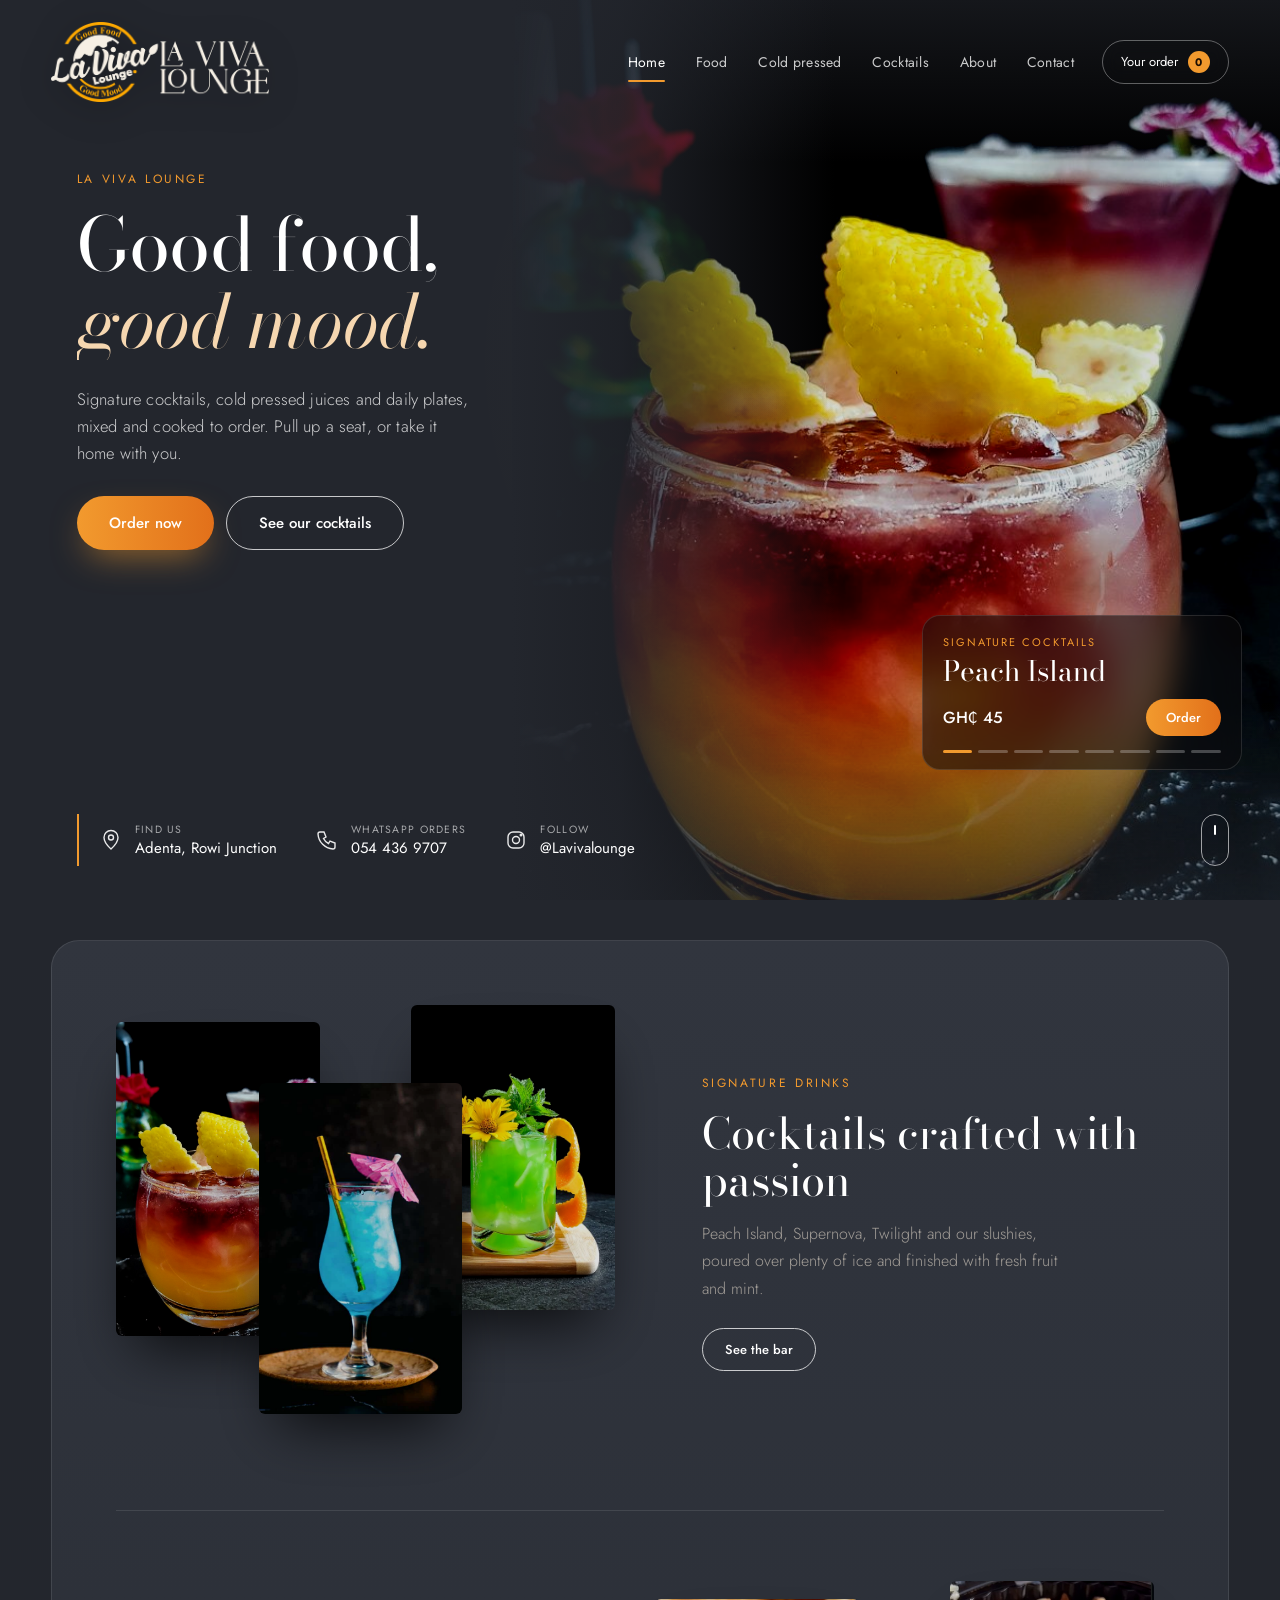
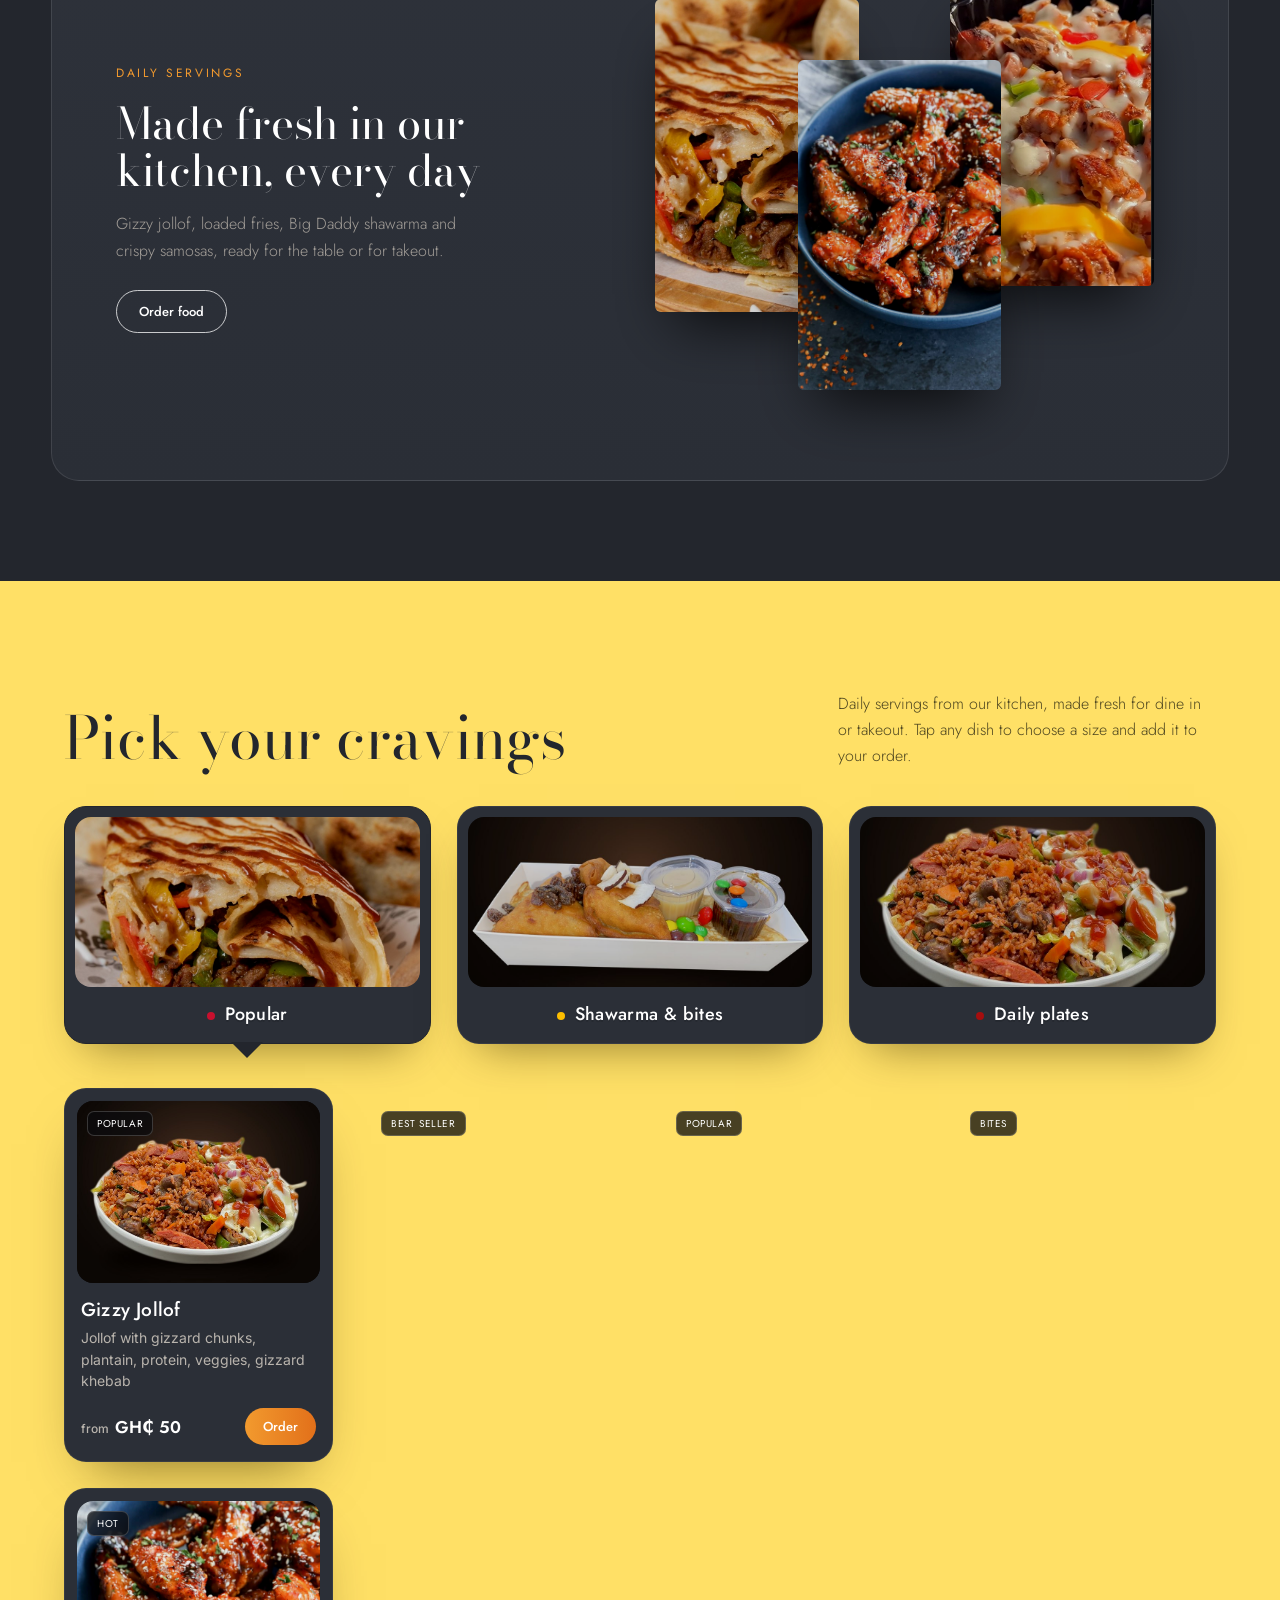
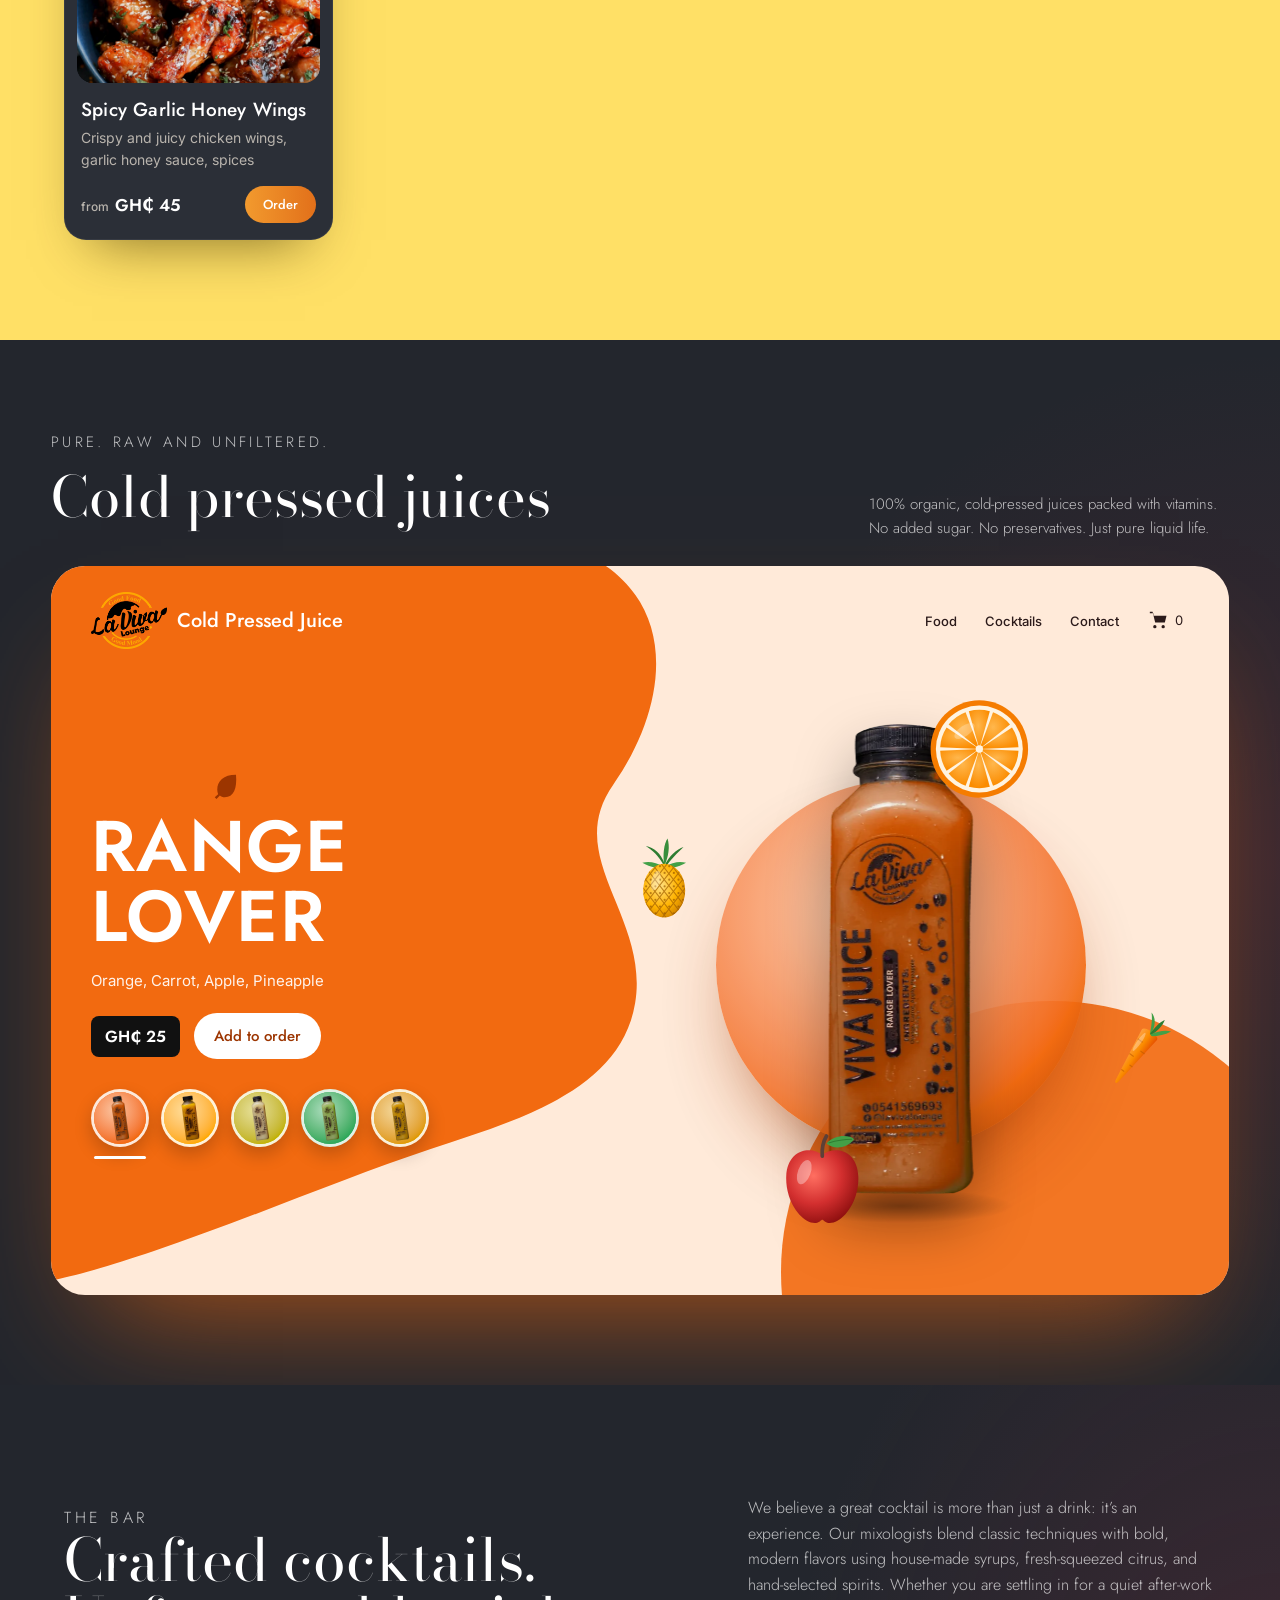
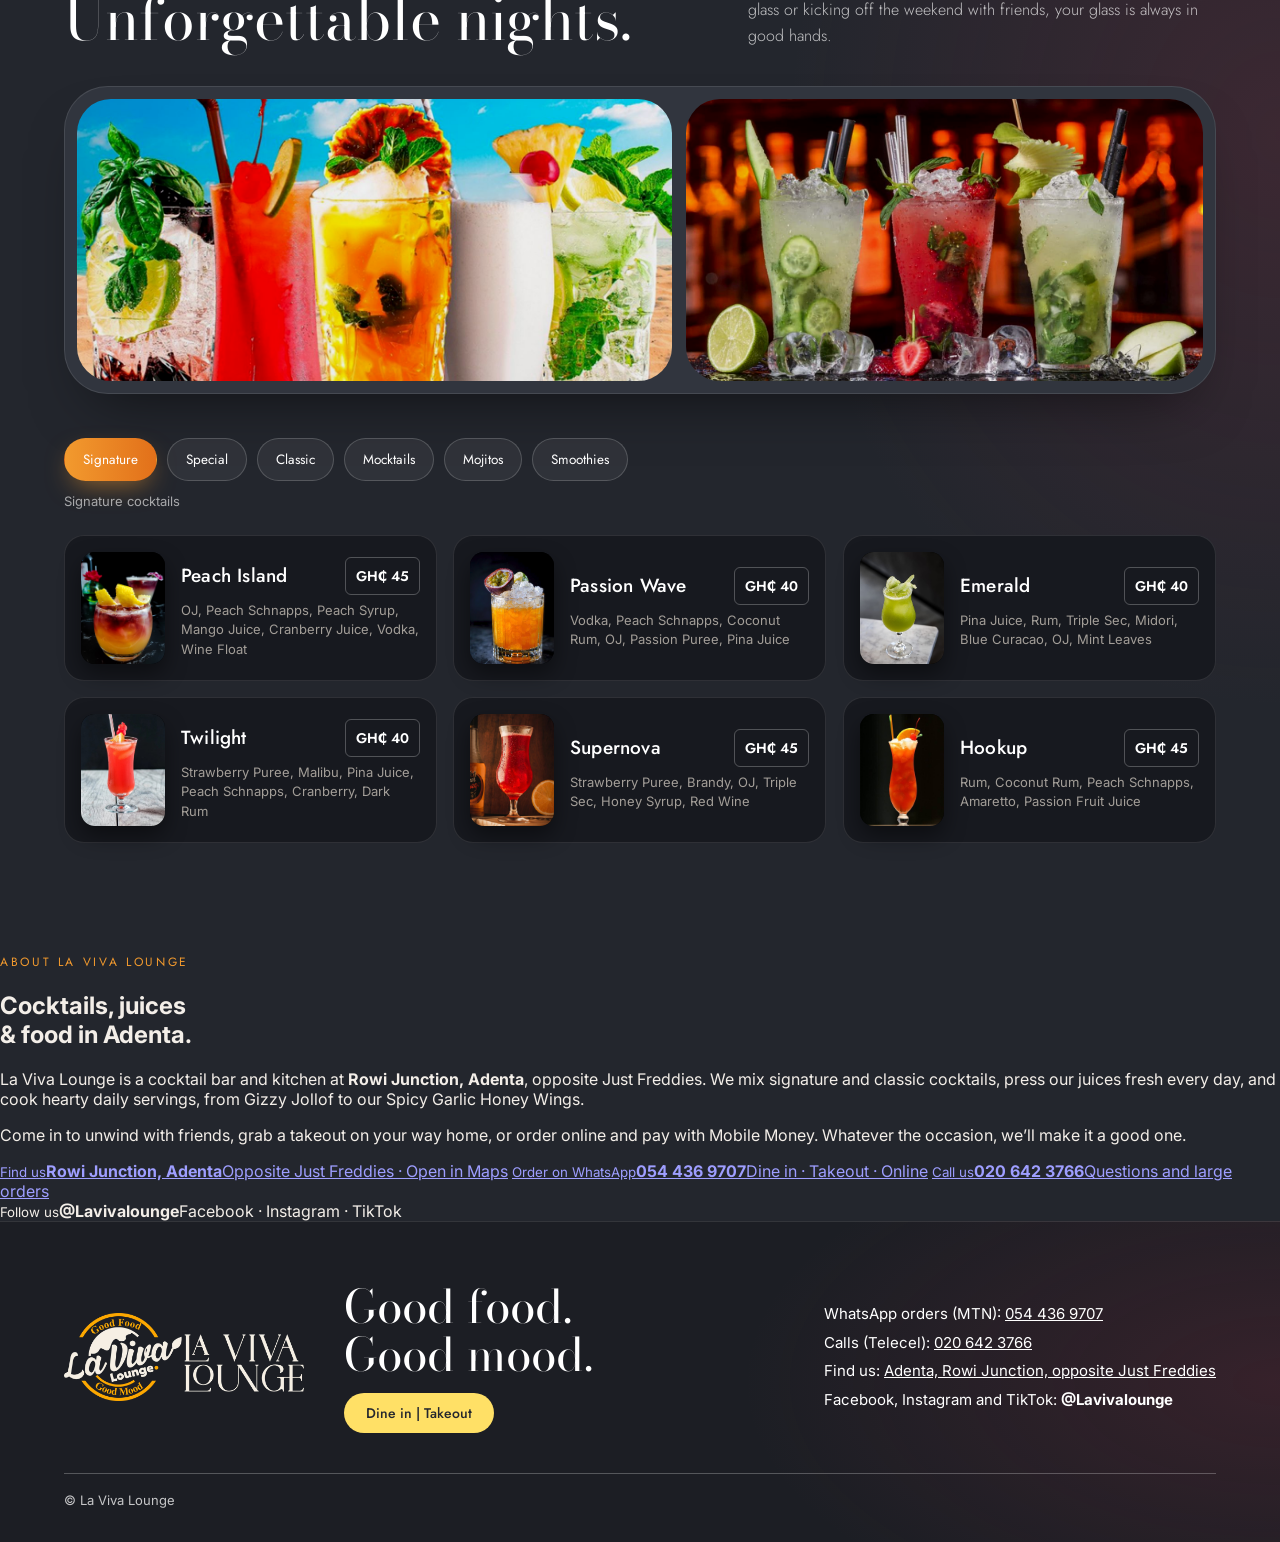
==== index.html @ da08b1c1 "Fix main.js error" ====
<!DOCTYPE html>
<html lang="en">
<head>
<meta charset="utf-8">
<meta name="viewport" content="width=device-width, initial-scale=1, viewport-fit=cover">
<meta name="description" content="Signature cocktails, cold pressed juices, smoothies and daily servings at Rowi Junction, Adenta (opposite Just Freddies). Dine in, takeout, or order online and pay with Mobile Money.">
<meta name="theme-color" content="#0b0b0e">
<meta property="og:type" content="website">
<meta property="og:url" content="https://lavivalounge.com/">
<meta property="og:title" content="La Viva Lounge · Cocktails, Juices &amp; Food in Adenta">
<meta property="og:description" content="Signature cocktails, cold pressed juices, smoothies and daily servings at Rowi Junction, Adenta (opposite Just Freddies). Dine in, takeout, or order online and pay with Mobile Money.">
<meta property="og:image" content="https://lavivalounge.com/assets/images/og-preview.jpg">
<meta property="og:image:width" content="1200">
<meta property="og:image:height" content="630">
<meta name="twitter:card" content="summary_large_image">
<title>La Viva Lounge · Cocktails, Juices &amp; Food in Adenta</title>
<script type="application/ld+json">{"@context": "https://schema.org", "@type": "Restaurant", "name": "La Viva Lounge", "url": "https://lavivalounge.com/", "image": "https://lavivalounge.com/assets/images/og-preview.jpg", "logo": "https://lavivalounge.com/assets/images/logo.webp", "description": "Signature cocktails, cold pressed juices, smoothies and daily servings at Rowi Junction, Adenta (opposite Just Freddies). Dine in, takeout, or order online and pay with Mobile Money.", "telephone": "+233206423766", "address": {"@type": "PostalAddress", "streetAddress": "Rowi Junction, opposite Just Freddies", "addressLocality": "Adenta", "addressRegion": "Greater Accra", "addressCountry": "GH"}, "servesCuisine": ["Ghanaian", "Cocktails", "Fresh juices"], "priceRange": "GH₵20 – GH₵105", "menu": "https://lavivalounge.com/#cravings", "slogan": "Good food. Good mood.", "paymentAccepted": "Cash, Mobile Money"}</script>
<link rel="preconnect" href="https://fonts.googleapis.com">
<link rel="preconnect" href="https://fonts.gstatic.com" crossorigin>
<link href="https://fonts.googleapis.com/css2?family=Bodoni+Moda:ital,opsz,wght@0,6..96,400;0,6..96,500;1,6..96,400&family=Jost:wght@300;400;500;600&family=Inter:wght@400;500;600&display=swap" rel="stylesheet">
<link rel="stylesheet" href="assets/css/styles.css?v=6">
</head>
<body>

<!-- ============ HERO ============ -->
<header class="hero" id="home">
  <nav class="nav" aria-label="Main">
    <a class="brand" href="#home" aria-label="La Viva Lounge home"><img id="logoTop" alt="La Viva"></a>
    <button class="menu-toggle" aria-label="Open menu" aria-expanded="false" id="menuToggle">
      <svg width="28" height="28" viewBox="0 0 24 24" fill="none" stroke="currentColor" stroke-width="2" stroke-linecap="round"><path d="M4 7h16M4 12h16M4 17h10"/></svg>
    </button>
    <ul id="navList">
      <li><a class="lk on" href="#home">Home</a></li>
      <li><a class="lk" href="#cravings">Food</a></li>
      <li><a class="lk" href="#pressed">Cold pressed</a></li>
      <li><a class="lk" href="#bar">Cocktails</a></li>
      <li><a class="lk" href="#about">About</a></li><li><a class="lk" href="#contact">Contact</a></li>
    </ul>
    <button class="order-btn" data-open-cart>Your order <b class="cart-count">0</b></button>
  </nav>
  <div class="stage" id="stage" aria-roledescription="carousel" aria-label="Featured from our menu">
    <div class="slides" id="slides"></div>
    <canvas class="vapor" id="vapor"></canvas>
    <div class="fade" aria-hidden="true"></div>
    <div class="hero-cap" id="heroCap" aria-live="polite">
      <small id="capField"></small>
      <strong id="capName"></strong>
      <div class="cap-row"><span id="capPrice"></span><button class="cap-btn" id="capOrder">Order</button></div>
      <div class="cap-dots" id="capDots"></div>
    </div>
  </div>
  <div class="hero-copy">
    <p class="eyebrow">La Viva Lounge</p>
    <h1><span><em>Good food,</em></span><span><em>good mood.</em></span></h1>
    <p class="lead">Signature cocktails, cold pressed juices and daily plates, mixed and cooked to order. Pull up a seat, or take it home with you.</p>
    <div class="cta-row">
      <a class="btn btn-gold" href="#cravings">Order now</a>
      <a class="btn btn-ghost" href="#bar">See our cocktails</a>
    </div>
  </div>
  <div class="hero-strip">
    <div class="info"><svg viewBox="0 0 24 24" fill="none" stroke="currentColor" stroke-width="1.4"><path d="M12 21s-7-6.2-7-11.5a7 7 0 0 1 14 0C19 14.8 12 21 12 21z"/><circle cx="12" cy="9.5" r="2.5"/></svg><div><small>Find us</small><b><a href="https://www.google.com/maps/search/?api=1&amp;query=Rowi+Junction+Adenta+Accra+Ghana" target="_blank" rel="noopener">Adenta, Rowi Junction</a></b></div></div>
    <div class="info"><svg viewBox="0 0 24 24" fill="none" stroke="currentColor" stroke-width="1.4"><path d="M5 4h4l2 5-2.5 1.5a11 11 0 0 0 5 5L15 13l5 2v4a2 2 0 0 1-2 2A16 16 0 0 1 3 6a2 2 0 0 1 2-2z"/></svg><div><small>WhatsApp orders</small><b><a href="https://wa.me/233544369707" target="_blank" rel="noopener">054 436 9707</a></b></div></div>
    <div class="info"><svg viewBox="0 0 24 24" fill="none" stroke="currentColor" stroke-width="1.4"><rect x="4" y="4" width="16" height="16" rx="5"/><circle cx="12" cy="12" r="3.5"/><circle cx="17" cy="7" r=".8" fill="currentColor"/></svg><div><small>Follow</small><b>@Lavivalounge</b></div></div>
    <a class="scroll" href="#story" aria-label="Scroll down"><span></span></a>
  </div>
</header>

<!-- ============ STORY (editorial) ============ -->
<section class="story" id="story">
  <div class="story-panel">
    <div class="srow">
      <div class="stack" aria-hidden="true"><img data-src="d_peach_island" alt=""><img data-src="d_blue_lagoon" alt=""><img data-src="d_emerald_m" alt=""></div>
      <div class="stext">
        <p class="eyebrow">Signature drinks</p>
        <h2>Cocktails crafted with passion</h2>
        <p>Peach Island, Supernova, Twilight and our slushies, poured over plenty of ice and finished with fresh fruit and mint.</p>
        <a class="btn btn-line" href="#bar">See the bar</a>
      </div>
    </div>
    <div class="srow rev">
      <div class="stext">
        <p class="eyebrow">Daily servings</p>
        <h2>Made fresh in our kitchen, every day</h2>
        <p>Gizzy jollof, loaded fries, Big Daddy shawarma and crispy samosas, ready for the table or for takeout.</p>
        <a class="btn btn-line" href="#cravings">Order food</a>
      </div>
      <div class="stack" aria-hidden="true"><img data-src="f_wrap_tall" alt=""><img data-src="s_wings" alt=""><img data-src="f_fries" alt=""></div>
    </div>
  </div>
</section>

<!-- ============ CRAVINGS ============ -->
<section class="cravings" id="cravings">
  <div class="sec-head">
    <h2>Pick your cravings</h2>
    <p>Daily servings from our kitchen, made fresh for dine in or takeout. Tap any dish to choose a size and add it to your order.</p>
  </div>
  <div class="cats" id="cats" role="tablist" aria-label="Food categories"></div>
  <div class="grid" id="foodGrid"></div>
</section>

<!-- ============ COLD PRESSED ============ -->
<section class="pressed" id="pressed">
  <div class="intro">
    <div><p class="eyebrow">Pure. Raw and unfiltered.</p><h2 id="pressedHead">Cold pressed juices</h2></div>
    <p>100% organic, cold-pressed juices packed with vitamins. No added sugar. No preservatives. Just pure liquid life.</p>
  </div>
  <div class="pcard" id="pcard">
    <svg class="blob" id="blob" viewBox="0 0 1000 1000" preserveAspectRatio="none" aria-hidden="true">
      <path d="M0 0H760C860 70 840 200 770 300C700 400 820 480 800 600C780 720 640 760 520 800C400 840 260 900 140 940C80 960 30 975 0 980Z"/>
    </svg>
    <div class="corner" aria-hidden="true"></div>
    <div class="pnav">
      <div class="pb"><img id="logoPress" alt="La Viva Lounge">Cold Pressed Juice</div>
      <ul><li><a href="#cravings">Food</a></li><li><a href="#bar">Cocktails</a></li><li><a href="#contact">Contact</a></li></ul>
      <button class="bag" data-open-cart aria-label="Open your order"><svg width="20" height="20" viewBox="0 0 24 24" fill="currentColor"><path d="M7 18a2 2 0 1 0 0 4 2 2 0 0 0 0-4zm10 0a2 2 0 1 0 0 4 2 2 0 0 0 0-4zM5.2 4l.6 3H21l-2 8H7.4L4.3 2H1v2h3.2z"/></svg><span class="cart-count">0</span></button>
    </div>
    <div class="pbody">
      <div class="ptext">
        <svg class="leaf" viewBox="0 0 24 24" fill="currentColor" aria-hidden="true"><path d="M20 3C10 3 5 8 5 15c0 1.3.3 2.5.7 3.5L3 21l1.4 1.4 2.7-2.8C8 20.5 9.4 21 11 21c7 0 10-7 9-18z"/></svg>
        <h3 class="ptitle" id="ptitle"><span><em>Range</em></span><span><em>Lover</em></span></h3>
        <p class="pdesc" id="pdesc"></p>
        <p class="pings" id="pings"></p>
        <div class="pbuy"><span class="pchip" id="pprice">GH₵ 25</span><button class="btn" id="padd">Add to order</button></div>
        <div class="thumb-wrap"><div class="thumbs" id="thumbs" role="tablist" aria-label="Juice flavors"></div><span class="bar" id="tbar"></span></div>
      </div>
      <div class="pvis" aria-hidden="true">
        <div class="disc"></div><div class="floor"></div>
        <div class="bottle" id="bowl"><img id="bottleImg" alt=""></div>
        <div class="orbit" id="orbit"></div>
      </div>
    </div>
  </div>
</section>

<!-- ============ BAR ============ -->
<section class="bar-sec" id="bar">
  <div class="sec-head">
    <div><p class="eyebrow">The bar</p><h2>Crafted cocktails.<br>Unforgettable nights.</h2></div>
    <p>We believe a great cocktail is more than just a drink: it’s an experience. Our mixologists blend classic techniques with bold, modern flavors using house-made syrups, fresh-squeezed citrus, and hand-selected spirits. Whether you are settling in for a quiet after-work glass or kicking off the weekend with friends, your glass is always in good hands.</p>
  </div>
  <div class="strip"><div class="ph"><img id="stripA" alt="Colourful cocktails with fruit garnishes"></div><div class="ph"><img id="stripB" alt="Mojitos with crushed ice and fresh mint"></div></div>
  <div class="tabs" id="tabs" role="tablist" aria-label="Drink lists"></div>
  <p class="tab-note" id="tabNote"></p>
  <div class="dgrid" id="drinkGrid"></div>
</section>

<!-- ============ ABOUT ============ -->
<section class="about-sec" id="about">
  <div class="about-wrap">
    <div class="about-copy">
      <p class="eyebrow">About La Viva Lounge</p>
      <h2>Cocktails, juices<br>&amp; food in Adenta.</h2>
      <p>La Viva Lounge is a cocktail bar and kitchen at <b>Rowi Junction, Adenta</b>, opposite Just Freddies. We mix signature and classic cocktails, press our juices fresh every day, and cook hearty daily servings, from Gizzy Jollof to our Spicy Garlic Honey Wings.</p>
      <p>Come in to unwind with friends, grab a takeout on your way home, or order online and pay with Mobile Money. Whatever the occasion, we’ll make it a good one.</p>
    </div>
    <div class="about-cards">
      <a class="about-card" href="https://www.google.com/maps/search/?api=1&amp;query=Rowi+Junction+Adenta+Accra+Ghana" target="_blank" rel="noopener"><small>Find us</small><b>Rowi Junction, Adenta</b><span>Opposite Just Freddies · Open in Maps</span></a>
      <a class="about-card" href="https://wa.me/233544369707" target="_blank" rel="noopener"><small>Order on WhatsApp</small><b>054 436 9707</b><span>Dine in · Takeout · Online</span></a>
      <a class="about-card" href="tel:+233206423766"><small>Call us</small><b>020 642 3766</b><span>Questions and large orders</span></a>
      <div class="about-card"><small>Follow us</small><b>@Lavivalounge</b><span>Facebook · Instagram · TikTok</span></div>
    </div>
  </div>
</section>

<!-- ============ FOOTER ============ -->
<footer id="contact">
  <div class="f-grid">
    <img id="logoFoot" alt="La Viva Lounge">
    <div>
      <p class="f-tag">Good food.<br>Good mood.</p>
      <span class="f-pill">Dine in | Takeout</span>
    </div>
    <div class="f-contact">
      <div>WhatsApp orders (MTN): <a href="https://wa.me/233544369707" target="_blank" rel="noopener">054 436 9707</a></div>
      <div>Calls (Telecel): <a href="tel:+233206423766">020 642 3766</a></div>
      <div>Find us: <a href="https://www.google.com/maps/search/?api=1&amp;query=Rowi+Junction+Adenta+Accra+Ghana" target="_blank" rel="noopener">Adenta, Rowi Junction, opposite Just Freddies</a></div>
      <div>Facebook, Instagram and TikTok: <strong>@Lavivalounge</strong></div>
    </div>
  </div>
  <div class="f-small"><span>© La Viva Lounge</span></div>
</footer>

<!-- ============ MODAL / CART ============ -->
<div class="scrim" id="scrim"></div>
<div class="modal" id="modal" role="dialog" aria-modal="true" aria-labelledby="mName">
  <button class="close" id="mClose" aria-label="Close">×</button>
  <div class="m-vis" id="mVis"></div>
  <div class="m-body">
    <p class="cat-l" id="mCat"></p>
    <h3 id="mName"></h3>
    <p id="mDesc"></p>
    <div id="mOptsWrap"><p class="opt-l" id="mOptL">Choose a size</p><div class="opts" id="mOpts"></div></div>
    <div id="mFillWrap"><p class="opt-l">Filling</p><div class="opts" id="mFill"></div></div>
    <p class="opt-l">Quantity</p>
    <div class="qty"><button id="qMinus" aria-label="Less">−</button><output id="qVal">1</output><button id="qPlus" aria-label="More">+</button></div>
    <div class="m-actions"><button class="add" id="mAdd">Add to order</button></div>
  </div>
</div>

<aside class="drawer" id="drawer" aria-label="Your order">
  <div class="d-head"><h3>Your order</h3><button id="dClose" aria-label="Close order">×</button></div>
  <div class="d-mode" role="radiogroup" aria-label="Order type"><button class="on" data-mode="Dine in">Dine in</button><button data-mode="Takeout">Takeout</button><button data-mode="Online">Online</button></div>
  <div class="d-list" id="dList"></div>
  <div class="d-foot">
    <div class="d-tot"><span>Total</span><span id="dTot">GH₵ 0</span></div>
    <div class="d-who" id="dWho"><input id="dName" type="text" placeholder="Name" autocomplete="name" aria-label="Name"><div class="d-refrow"><input id="dRef" type="text" placeholder="Table number" aria-label="Table number"><button type="button" class="d-gen" id="dGen" hidden>Generate</button></div><div class="d-online" id="dOnline" hidden><div class="d-sub" role="radiogroup" aria-label="Delivery or pick up"><button class="on" data-fulfil="Delivery">Delivery</button><button data-fulfil="Pick up">Pick up</button></div><input id="dLoc" type="text" placeholder="Delivery location / landmark" aria-label="Delivery location / landmark"></div></div>
    <p class="d-hint" id="dHint"></p>
    <div class="d-receipt" id="dReceipt" hidden></div>
    <button class="pay" id="payBtn" type="button" hidden disabled>Pay with Mobile Money</button>
    <p class="d-secure" id="dSecure" hidden>Secure Mobile Money payment: MTN, Telecel, AirtelTigo. Your order is sent to WhatsApp after payment.</p>
    <a class="wa" id="waBtn" target="_blank" rel="noopener" aria-disabled="true">Send order on WhatsApp</a>
    <span class="d-call">Prefer to call? <a href="tel:+233206423766">020 642 3766</a></span>
  </div>
</aside>
<button class="fab" id="fab" data-open-cart>Your order <span class="cart-count">0</span></button>
<div class="toast" id="toast" role="status"></div>

<script src="assets/js/main.js?v=13"></script>
</body>
</html>
---- assets/css/styles.css ----
/*
 * La Viva Lounge — Good Food, Good Mood
 * Main stylesheet
 *
 * Sections:
 *   1. Base tokens & resets
 *   2. Hero
 *   3. Pick your cravings (food)
 *   4. Cold pressed carousel
 *   5. The bar (cocktails)
 *   6. Modal, cart & toast
 *   7. Footer
 *   8. Responsive
 *   9. Editorial theme (dark, final look)
 */

:root {
  --red: #A50E0E;
  --red-hot: #D7141C;
  --ember: #3A0306;
  --gold: #FDBE00;
  --amber: #FFA800;
  --ink: #140405;
  --paper: #FFFFFF;
  --paper-2: #FBF6EF;
  --text: #1d1112;
  --muted: #6c5a5b;
  --card: #FFFFFF;
  --f-bingo: 'Righteous','Trebuchet MS',system-ui,sans-serif;
  --f-geom: 'Unbounded','Arial Black',system-ui,sans-serif;
  --f-body: 'Inter',system-ui,-apple-system,'Segoe UI',Roboto,sans-serif;
  box-sizing: border-box;
  padding-top: env(safe-area-inset-top,0px);
  padding-bottom: env(safe-area-inset-bottom,0px);
  color-scheme: light;
}

@media (prefers-color-scheme:dark) {
  :root:not([data-theme="light"]) {
    --paper: #1b1112;
    --paper-2: #231617;
    --text: #f6ece9;
    --muted: #c3aeab;
    --card: #2a1b1c;
  }
}

:root[data-theme="dark"] {
  --paper: #1b1112;
  --paper-2: #231617;
  --text: #f6ece9;
  --muted: #c3aeab;
  --card: #2a1b1c;
}

html {
  scroll-padding-top: env(safe-area-inset-top,0px);
  scroll-behavior: smooth;
}

*,*::before,*::after {
  box-sizing: inherit;
}

body {
  margin: 0;
  background: var(--ember);
  color: var(--text);
  font-family: var(--f-body);
  -webkit-font-smoothing: antialiased;
  overflow-x: hidden;
}

img {
  max-width: 100%;
  display: block;
}

button {
  font: inherit;
  cursor: pointer;
}

:focus-visible {
  outline: 3px solid var(--gold);
  outline-offset: 3px;
  border-radius: 8px;
}

/* ================= HERO ================= */

.hero {
  position: relative;
  min-height: 100svh;
  overflow: hidden;
  color: #fff;
  isolation: isolate;
  background: radial-gradient(60% 55% at 74% 46%, rgba(255,90,60,.45), transparent 70%), radial-gradient(120% 95% at 70% 40%, #c3141a 0%, #870b10 35%, #43040a 72%, #1e0104 100%);
}

.nav {
  position: relative;
  z-index: 20;
  display: flex;
  align-items: center;
  gap: 28px;
  padding: 18px clamp(18px,4vw,56px) 0;
}

.brand {
  display: flex;
  align-items: center;
  gap: 12px;
  text-decoration: none;
}

.brand img {
  width: clamp(190px,17vw,250px);
  height: auto;
  filter: drop-shadow(0 6px 18px rgba(0,0,0,.35));
}

.nav ul {
  display: flex;
  gap: clamp(14px,2.4vw,38px);
  list-style: none;
  margin: 0 0 0 auto;
  padding: 0;
}

.nav a.lk {
  color: rgba(255,255,255,.78);
  text-decoration: none;
  font-family: var(--f-geom);
  font-size: 12.5px;
  letter-spacing: .02em;
  padding: 10px 0;
  position: relative;
}

.nav a.lk:hover,.nav a.lk.on {
  color: #fff;
}

.nav a.lk.on::after {
  content: "";
  position: absolute;
  left: 0;
  right: 0;
  bottom: 0;
  height: 2px;
  background: var(--gold);
  border-radius: 2px;
}

.order-btn {
  display: inline-flex;
  align-items: center;
  gap: 10px;
  background: rgba(20,4,5,.75);
  color: #fff;
  border: 1px solid rgba(253,190,0,.55);
  padding: 11px 16px;
  border-radius: 12px;
  font-family: var(--f-geom);
  font-size: 12px;
  backdrop-filter: blur(8px);
}

.order-btn b {
  background: var(--gold);
  color: #2a0506;
  min-width: 22px;
  height: 22px;
  border-radius: 11px;
  display: grid;
  place-items: center;
  font-size: 11px;
}

.menu-toggle {
  display: none;
  margin-left: auto;
  background: none;
  border: 0;
  color: #fff;
  padding: 8px;
}

.hero h1 {
  font-family: var(--f-bingo);
  font-weight: 400;
  color: var(--gold);
  font-size: clamp(44px,6.3vw,96px);
  line-height: 1.0;
  margin: 0 0 22px;
  letter-spacing: .005em;
  text-shadow: 0 8px 40px rgba(0,0,0,.35);
}

.hero h1 span {
  display: block;
  overflow: hidden;
}

.hero h1 span em {
  display: block;
  font-style: normal;
  transform: translateY(105%);
  animation: rise .9s cubic-bezier(.2,.8,.2,1) forwards;
}

.hero h1 span:nth-child(2) em {
  animation-delay: .12s;
}

.hero h1 span:nth-child(3) em {
  animation-delay: .24s;
}

@keyframes rise {
  to {
    transform: none;
  }
}

.hero p.lead {
  font-size: clamp(15px,1.25vw,18px);
  line-height: 1.6;
  color: rgba(255,255,255,.82);
  max-width: 44ch;
  margin: 0 0 30px;
}

.cta-row {
  display: flex;
  flex-wrap: wrap;
  gap: 12px;
}

.btn {
  border: 0;
  border-radius: 999px;
  padding: 15px 26px;
  font-family: var(--f-geom);
  font-size: 13px;
  font-weight: 600;
  text-decoration: none;
  display: inline-flex;
  align-items: center;
  gap: 10px;
  transition: transform .2s, box-shadow .2s;
}

.btn:hover {
  transform: translateY(-2px);
}

.btn-gold {
  background: linear-gradient(180deg,#ffd34d,#f5a800);
  color: #3a0306;
  box-shadow: 0 12px 30px rgba(245,168,0,.35), inset 0 1px 0 rgba(255,255,255,.6);
}

.btn-ghost {
  background: rgba(255,255,255,.08);
  color: #fff;
  border: 1px solid rgba(255,255,255,.3);
}

/* ---- cocktail stage ---- */

.stage {
  position: relative;
  width: min(520px,100%,64svh);
  aspect-ratio: .86;
  margin: 0 auto;
  perspective: 1100px;
}

canvas.vapor {
  position: absolute;
  inset: 0;
  width: 100%;
  height: 100%;
  pointer-events: none;
  transform: translateZ(60px);
}

/* ================= CRAVINGS (food) ================= */

.cravings {
  position: relative;
  background-color: var(--paper);
  color: var(--text);
  padding: 110px clamp(18px,5vw,72px) 100px;
  overflow: hidden;
  background-image: url("data:image/svg+xml,%3Csvg xmlns='http://www.w3.org/2000/svg' width='220' height='220' fill='none' stroke='%23999' stroke-opacity='.13' stroke-width='3' stroke-linecap='round'%3E%3Cpath d='M20 60h60M24 60a26 22 0 0 1 52 0M22 70h56a4 4 0 0 1-4 8H26a4 4 0 0 1-4-8'/%3E%3Ccircle cx='160' cy='50' r='24'/%3E%3Ccircle cx='160' cy='50' r='8'/%3E%3Cpath d='M130 150l40-30 10 50zM40 150v40M30 150h20M34 150l-4 40h20l-4-40M100 190c10-30 30-30 40 0'/%3E%3C/svg%3E");
}

.sec-head {
  display: flex;
  align-items: flex-end;
  justify-content: space-between;
  gap: 20px;
  flex-wrap: wrap;
  margin-bottom: 38px;
}

.sec-head h2 {
  font-family: var(--f-bingo);
  font-weight: 400;
  font-size: clamp(38px,5vw,68px);
  line-height: 1;
  margin: 0;
  color: var(--red);
}

.sec-head p {
  margin: 0;
  max-width: 42ch;
  color: var(--muted);
  line-height: 1.6;
  font-size: 15px;
}

.cats {
  display: grid;
  grid-template-columns: repeat(3,1fr);
  gap: clamp(12px,2vw,26px);
  margin-bottom: 44px;
}

.cat {
  position: relative;
  border: 0;
  border-radius: 22px;
  padding: 14px 14px 20px;
  color: #fff;
  text-align: center;
  background: var(--bgc);
  box-shadow: 0 18px 40px -18px rgba(120,10,10,.55);
  transition: transform .25s;
}

.cat:hover {
  transform: translateY(-4px);
}

.cat .ph {
  height: clamp(110px,14vw,170px);
  border-radius: 16px;
  overflow: hidden;
  background: rgba(0,0,0,.15);
}

.cat .ph img {
  width: 100%;
  height: 100%;
  object-fit: cover;
  transform: scale(1.06);
  transition: transform .6s;
}

.cat:hover .ph img {
  transform: scale(1.14);
}

.cat span {
  display: block;
  margin-top: 14px;
  font-family: var(--f-geom);
  font-weight: 800;
  font-size: clamp(13px,1.4vw,18px);
  text-shadow: 0 2px 0 rgba(0,0,0,.12);
}

.cat.on::after {
  content: "";
  position: absolute;
  left: 50%;
  bottom: -15px;
  transform: translateX(-50%);
  border: 16px solid transparent;
  border-bottom: 0;
  border-top-color: var(--bgc);
}

.cat.yellow {
  color: #3a0306;
}

.grid {
  display: grid;
  grid-template-columns: repeat(auto-fill,minmax(250px,1fr));
  gap: clamp(14px,2vw,26px);
}

.fcard {
  background: var(--card);
  border-radius: 22px;
  padding: 12px 12px 16px;
  box-shadow: 0 22px 50px -26px rgba(60,10,10,.45), 0 0 0 1px rgba(0,0,0,.04);
  display: flex;
  flex-direction: column;
  animation: pop .55s cubic-bezier(.2,.8,.2,1) both;
}

@keyframes pop {
  from {
    opacity: 0;
    transform: translateY(24px) scale(.97);
  }
}

.fcard .ph {
  position: relative;
  aspect-ratio: 4/3;
  border-radius: 16px;
  overflow: hidden;
  background: var(--paper-2);
}

.fcard .ph img {
  width: 100%;
  height: 100%;
  object-fit: cover;
  transform: scale(1.05);
  transition: transform .6s;
}

.fcard:hover .ph img {
  transform: scale(1.12);
}

.tag {
  position: absolute;
  top: 10px;
  left: 10px;
  background: var(--red-hot);
  color: #fff;
  font-size: 11px;
  font-weight: 600;
  padding: 4px 9px;
  border-radius: 7px;
}

.fcard h3 {
  font-family: var(--f-bingo);
  font-weight: 400;
  font-size: 21px;
  margin: 16px 4px 6px;
  line-height: 1.15;
}

.fcard p {
  margin: 0 4px;
  color: var(--muted);
  font-size: 14px;
  line-height: 1.55;
  flex: 1;
}

.fcard .foot {
  display: flex;
  align-items: center;
  justify-content: space-between;
  margin: 16px 4px 0;
}

.price {
  font-family: var(--f-geom);
  font-weight: 800;
  font-size: 17px;
}

.price small {
  font-family: var(--f-body);
  font-weight: 500;
  font-size: 12px;
  color: var(--muted);
  margin-left: 6px;
}

.mini-btn {
  background: var(--gold);
  color: #3a0306;
  border: 0;
  border-radius: 9px;
  padding: 9px 16px;
  font-weight: 600;
  font-size: 13px;
  font-family: var(--f-body);
}

.mini-btn:hover {
  filter: brightness(1.05);
}

/* ================= PRESSED (smoothie carousel) ================= */

.pressed {
  position: relative;
  padding: 90px clamp(12px,4vw,60px);
  background: var(--bg);
  transition: background-color 1s ease;
}

.pressed .intro {
  max-width: 1300px;
  margin: 0 auto 26px;
  display: flex;
  justify-content: space-between;
  align-items: flex-end;
  gap: 20px;
  flex-wrap: wrap;
}

.pressed .intro h2 {
  font-family: var(--f-bingo);
  font-weight: 400;
  font-size: clamp(34px,4.4vw,58px);
  margin: 0;
  color: var(--deep);
  transition: color 1s;
}

.pressed .intro p {
  margin: 0;
  max-width: 40ch;
  color: color-mix(in srgb,var(--deep) 70%, #000);
  line-height: 1.6;
  font-size: 15px;
}

.pcard {
  position: relative;
  max-width: 1300px;
  margin: 0 auto;
  border-radius: 34px;
  overflow: hidden;
  min-height: 640px;
  background: color-mix(in srgb,var(--bg) 70%, #fff);
  box-shadow: 0 50px 90px -40px color-mix(in srgb,var(--deep) 70%, transparent);
  transition: background-color 1s;
}

.blob {
  position: absolute;
  left: 0;
  top: 0;
  width: 62%;
  height: 100%;
  transition: filter 1s;
}

.blob path {
  fill: var(--main);
  transition: fill 1s;
}

.blob.wob {
  animation: wob 1.1s cubic-bezier(.3,.7,.2,1);
}

@keyframes wob {
  30% {
    transform: scale(1.04,.97);
  }
  60% {
    transform: scale(.985,1.02);
  }
}

.corner {
  position: absolute;
  right: -8%;
  bottom: -34%;
  width: 46%;
  aspect-ratio: 1;
  border-radius: 50%;
  background: var(--main);
  opacity: .9;
  transition: background 1s;
}

.pnav {
  position: relative;
  z-index: 3;
  display: flex;
  align-items: center;
  gap: 24px;
  padding: 26px 40px;
}

.pnav .pb {
  display: flex;
  align-items: center;
  gap: 10px;
  color: #fff;
  font-family: var(--f-bingo);
  font-size: 20px;
}

.pnav .pb img {
  width: 58px;
}

.pnav ul {
  display: flex;
  gap: 28px;
  list-style: none;
  margin: 0 0 0 auto;
  padding: 0;
}

.pnav ul a {
  color: var(--text-on-light,#2b1a1a);
  text-decoration: none;
  font-size: 13px;
  font-weight: 500;
}

.pnav .bag {
  display: flex;
  align-items: center;
  gap: 6px;
  color: #2b1a1a;
  font-size: 13px;
  background: none;
  border: 0;
}

.pbody {
  position: relative;
  z-index: 2;
  display: grid;
  grid-template-columns: 1fr 1.1fr;
  align-items: center;
  padding: 10px 40px 50px;
  min-height: 540px;
}

.ptext {
  color: #fff;
  max-width: 470px;
}

.leaf {
  width: 30px;
  height: 30px;
  margin: 0 0 6px 120px;
  color: var(--deep);
}

.ptitle {
  font-family: var(--f-bingo);
  font-weight: 400;
  text-transform: uppercase;
  font-size: clamp(44px,5.6vw,84px);
  line-height: .98;
  margin: 0 0 18px;
  letter-spacing: .01em;
}

.ptitle span {
  display: block;
  overflow: hidden;
}

.ptitle em {
  display: block;
  font-style: normal;
}

.ptitle.go em {
  animation: titleIn .8s cubic-bezier(.2,.8,.2,1) both;
}

.ptitle.go span:nth-child(2) em {
  animation-delay: .1s;
}

@keyframes titleIn {
  from {
    transform: translateY(105%) rotate(4deg);
  }
}

.pdesc {
  font-size: 15px;
  line-height: 1.6;
  color: rgba(255,255,255,.92);
  margin: 0 0 6px;
  max-width: 40ch;
}

.pings {
  font-size: 13.5px;
  color: rgba(255,255,255,.8);
  margin: 0 0 20px;
}

.pbuy {
  display: flex;
  align-items: center;
  gap: 14px;
  margin-bottom: 30px;
}

.pchip {
  background: #111;
  color: #fff;
  font-family: var(--f-geom);
  font-weight: 800;
  padding: 9px 14px;
  border-radius: 8px;
  font-size: 16px;
}

.pbuy .btn {
  padding: 12px 20px;
  background: #fff;
  color: var(--deep);
}

.thumbs {
  display: flex;
  gap: 12px;
  flex-wrap: wrap;
}

.thumb {
  position: relative;
  width: 58px;
  height: 58px;
  border-radius: 50%;
  border: 3px solid rgba(255,255,255,.85);
  padding: 0;
  overflow: hidden;
  background: var(--tc);
  box-shadow: 0 8px 18px rgba(0,0,0,.2);
  transition: transform .25s;
}

.thumb:hover {
  transform: translateY(-3px) rotate(-8deg);
}

.thumb::after {
  content: "";
  position: absolute;
  left: 14%;
  right: 14%;
  bottom: -14px;
  height: 3px;
  border-radius: 2px;
  background: #fff;
  opacity: 0;
  transition: opacity .3s, bottom .3s;
}

.thumb-wrap {
  position: relative;
  padding-bottom: 12px;
}

.thumb-wrap .bar {
  position: absolute;
  left: 0;
  bottom: 0;
  height: 3px;
  width: 52px;
  border-radius: 2px;
  background: #fff;
  transition: transform .5s cubic-bezier(.2,.8,.2,1);
}

.pvis {
  position: relative;
  aspect-ratio: 1;
  width: min(560px,100%);
  justify-self: center;
  container-type: inline-size;
}

.orbit {
  position: absolute;
  inset: 0;
  z-index: 3;
  pointer-events: none;
  animation: orbit 46s linear infinite;
}

@keyframes orbit {
  to {
    transform: rotate(360deg);
  }
}

.fruit {
  position: absolute;
  left: 50%;
  top: 50%;
  width: var(--fw,19cqw);
  transform: translate(-50%,-50%) rotate(var(--a)) translateY(calc(var(--rad) * -1)) rotate(calc(var(--a) * -1));
}

.fruit img {
  display: block;
  width: 100%;
  height: auto;
  filter: var(--ff,none) drop-shadow(0 18px 16px rgba(0,0,0,.28));
  animation: spinSelf var(--sp,12s) linear infinite;
}

@keyframes spinSelf {
  to {
    transform: rotate(360deg);
  }
}

.fruit.enter {
  animation: fruitIn 1.1s cubic-bezier(.2,.8,.2,1) both;
}

@keyframes fruitIn {
  from {
    transform: translate(-50%,-50%) rotate(calc(var(--a) - 220deg)) translateY(0) scale(.1);
    opacity: 0;
  }
}

.disc {
  position: absolute;
  inset: 17%;
  border-radius: 50%;
  background: radial-gradient(circle at 40% 35%, color-mix(in srgb,var(--main) 35%, #fff), var(--main) 70%, var(--deep));
  opacity: .9;
  box-shadow: 0 40px 80px -30px color-mix(in srgb,var(--deep) 80%, transparent);
  transition: background 1s;
}

.floor {
  position: absolute;
  left: 30%;
  right: 30%;
  bottom: 4%;
  height: 6%;
  border-radius: 50%;
  background: radial-gradient(closest-side, rgba(0,0,0,.35), transparent);
}

.pvis {
  perspective: 900px;
}

.bottle {
  position: absolute;
  left: 50%;
  top: 7%;
  height: 84%;
  transform: translateX(-50%);
  transform-style: preserve-3d;
}

.bottle img {
  height: 100%;
  width: auto;
  display: block;
  filter: drop-shadow(0 30px 30px rgba(0,0,0,.35));
}

.bottle.in {
  animation: bottleIn 1.25s cubic-bezier(.17,.84,.24,1) both;
}

.bottle.out {
  animation: bottleOut .55s cubic-bezier(.6,0,.8,.4) both;
}

@keyframes bottleIn {
  from {
    transform: translateX(-50%) translateY(95%) rotate(-24deg) rotateY(-540deg) scale(.75);
    opacity: 0;
  }
}

@keyframes bottleOut {
  to {
    transform: translateX(-50%) translateY(-25%) rotate(18deg) rotateY(200deg) scale(.6);
    opacity: 0;
  }
}

.thumb .t {
  position: absolute;
  inset: 0;
  background: radial-gradient(circle at 40% 35%, color-mix(in srgb,var(--tc) 40%, #fff), var(--tc) 75%);
}

.thumb .tb {
  position: absolute;
  left: 50%;
  top: 8%;
  height: 84%;
  transform: translateX(-50%) rotate(-8deg);
}

.thumb .tb img {
  height: 100%;
  width: auto;
  display: block;
}

/* ================= BAR (cocktails) ================= */

.bar-sec {
  position: relative;
  background: radial-gradient(90% 70% at 85% 0%, #7d0a10, transparent 60%), linear-gradient(180deg,#2b0407,#140203);
  color: #fff;
  padding: 110px clamp(18px,5vw,72px) 110px;
  overflow: hidden;
}

.bar-sec .sec-head h2 {
  color: var(--gold);
}

.bar-sec .sec-head p {
  color: rgba(255,255,255,.72);
}

.strip {
  display: grid;
  grid-template-columns: 1.15fr 1fr;
  gap: 14px;
  padding: 12px;
  background: #fff;
  border-radius: 44px;
  margin-bottom: 44px;
  box-shadow: 0 30px 60px -30px rgba(0,0,0,.6);
}

.strip .ph {
  border-radius: 34px;
  overflow: hidden;
  height: clamp(170px,22vw,300px);
}

.strip .ph img {
  width: 100%;
  height: 100%;
  object-fit: cover;
  transition: opacity .5s;
}

.tabs {
  display: flex;
  gap: 10px;
  flex-wrap: wrap;
  margin-bottom: 30px;
}

.tab {
  background: rgba(255,255,255,.06);
  color: #fff;
  border: 1px solid rgba(255,255,255,.18);
  border-radius: 999px;
  padding: 11px 18px;
  font-family: var(--f-geom);
  font-size: 12.5px;
}

.tab.on {
  background: var(--red-hot);
  border-color: var(--red-hot);
  box-shadow: 0 10px 26px -8px rgba(215,20,28,.8);
}

.tab-note {
  color: rgba(255,255,255,.6);
  font-size: 13px;
  margin: -18px 0 26px;
}

.dgrid {
  display: grid;
  grid-template-columns: repeat(auto-fill,minmax(360px,1fr));
  gap: 16px;
}

.dcard {
  display: grid;
  grid-template-columns: 84px 1fr;
  gap: 16px;
  align-items: center;
  text-align: left;
  color: #fff;
  background: linear-gradient(160deg,rgba(255,255,255,.08),rgba(255,255,255,.02));
  border: 1px solid rgba(255,255,255,.1);
  border-radius: 20px;
  padding: 16px;
  animation: pop .5s cubic-bezier(.2,.8,.2,1) both;
  transition: border-color .2s, background .2s;
}

.dcard:hover {
  border-color: rgba(253,190,0,.5);
  background: linear-gradient(160deg,rgba(255,255,255,.12),rgba(255,255,255,.03));
}

.dcard h3 {
  font-family: var(--f-bingo);
  font-weight: 400;
  font-size: 20px;
  margin: 0;
}

.dcard .row {
  display: flex;
  justify-content: space-between;
  align-items: center;
  gap: 12px;
  margin-bottom: 6px;
}

.dcard p {
  margin: 0;
  font-size: 13px;
  line-height: 1.5;
  color: rgba(255,255,255,.7);
}

.pt {
  background: #000;
  color: #fff;
  font-family: var(--f-geom);
  font-weight: 800;
  font-size: 14px;
  padding: 8px 10px;
  border-radius: 6px;
  white-space: nowrap;
  box-shadow: 0 0 0 1px rgba(255,255,255,.15);
}

.dph {
  width: 84px;
  height: 112px;
  border-radius: 14px;
  overflow: hidden;
  box-shadow: 0 10px 22px rgba(0,0,0,.45);
  background: #000;
}

.dph img {
  width: 100%;
  height: 100%;
  object-fit: cover;
  object-position: 50% 20%;
  transition: transform .5s;
}

.dcard:hover .dph img {
  transform: scale(1.08);
}

.m-vis .big {
  position: absolute;
  inset: 0;
  width: 100%;
  height: 100%;
  object-fit: cover;
  object-position: 50% 25%;
}

.ph.typo {
  display: flex;
  flex-direction: column;
  justify-content: flex-end;
  padding: 18px;
  background: radial-gradient(120% 90% at 80% 10%, #e0471a, #8f1408 55%, #3a0505);
  color: #fff;
}

.ph.typo b {
  font-family: var(--f-bingo);
  font-weight: 400;
  font-size: 30px;
  line-height: 1;
}

.ph.typo span {
  font-size: 13px;
  opacity: .85;
  margin-top: 6px;
}

/* ================= MODAL + CART ================= */

.scrim {
  position: fixed;
  inset: 0;
  background: rgba(15,2,3,.6);
  backdrop-filter: blur(6px);
  z-index: 80;
  opacity: 0;
  pointer-events: none;
  transition: opacity .3s;
}

.scrim.on {
  opacity: 1;
  pointer-events: auto;
}

.modal {
  position: fixed;
  z-index: 90;
  left: 50%;
  top: 50%;
  width: min(880px,94vw);
  max-height: 92svh;
  overflow: auto;
  transform: translate(-50%,-46%) scale(.96);
  opacity: 0;
  pointer-events: none;
  transition: all .35s cubic-bezier(.2,.8,.2,1);
  background: var(--card);
  color: var(--text);
  border-radius: 28px;
  display: grid;
  grid-template-columns: 1fr 1fr;
  box-shadow: 0 40px 100px rgba(0,0,0,.5);
}

.modal.on {
  opacity: 1;
  transform: translate(-50%,-50%);
  pointer-events: auto;
}

.m-vis {
  position: relative;
  min-height: 320px;
  background: var(--paper-2);
  display: grid;
  place-items: center;
  overflow: hidden;
}

.m-vis img {
  width: 100%;
  height: 100%;
  object-fit: cover;
  position: absolute;
  inset: 0;
  transform: scale(1.08);
}

.m-vis.dark {
  background: radial-gradient(circle at 50% 60%, var(--mglow,#ff2d55), #2b0407 70%);
}

.m-body {
  padding: 30px 28px 26px;
  font-family: var(--f-body);
}

.m-body .cat-l {
  font-size: 13px;
  color: var(--red-hot);
  font-weight: 600;
  margin: 0 0 6px;
}

.m-body h3 {
  font-family: var(--f-bingo);
  font-weight: 400;
  font-size: 32px;
  line-height: 1.05;
  margin: 0 0 12px;
}

.m-body p {
  font-family: var(--f-body);
  font-size: 15px;
  line-height: 1.6;
  color: var(--muted);
  margin: 0 0 18px;
}

.opt-l {
  font-size: 13px;
  font-weight: 600;
  margin: 0 0 8px;
}

.opts {
  display: flex;
  flex-wrap: wrap;
  gap: 8px;
  margin-bottom: 18px;
}

.opt {
  border: 1.5px solid rgba(0,0,0,.14);
  background: transparent;
  color: var(--text);
  border-radius: 12px;
  padding: 10px 14px;
  font-size: 14px;
  font-family: var(--f-body);
}

.opt b {
  display: block;
  font-weight: 600;
}

.opt span {
  font-size: 12px;
  color: var(--muted);
}

.opt.on {
  border-color: var(--red-hot);
  background: color-mix(in srgb,var(--red-hot) 8%, transparent);
}

.qty {
  display: inline-flex;
  align-items: center;
  border: 1.5px solid rgba(0,0,0,.14);
  border-radius: 12px;
  overflow: hidden;
}

.qty button {
  width: 40px;
  height: 42px;
  border: 0;
  background: transparent;
  color: var(--text);
  font-size: 18px;
}

.qty output {
  min-width: 30px;
  text-align: center;
  font-weight: 600;
}

.m-actions {
  display: flex;
  gap: 12px;
  align-items: center;
  margin-top: 20px;
  flex-wrap: wrap;
}

.add {
  flex: 1;
  background: var(--red-hot);
  color: #fff;
  border: 0;
  border-radius: 14px;
  padding: 15px 18px;
  font-weight: 600;
  font-size: 15px;
  font-family: var(--f-body);
}

.close {
  position: absolute;
  top: 12px;
  right: 12px;
  z-index: 2;
  width: 40px;
  height: 40px;
  border-radius: 50%;
  border: 0;
  background: rgba(0,0,0,.55);
  color: #fff;
  font-size: 20px;
}

.drawer {
  position: fixed;
  z-index: 95;
  top: 0;
  right: 0;
  bottom: 0;
  width: min(420px,100vw);
  background: var(--card);
  color: var(--text);
  transform: translateX(105%);
  transition: transform .4s cubic-bezier(.2,.8,.2,1);
  display: flex;
  flex-direction: column;
  font-family: var(--f-body);
  padding-top: env(safe-area-inset-top,0px);
  padding-bottom: env(safe-area-inset-bottom,0px);
}

.drawer.on {
  transform: none;
}

.d-head {
  display: flex;
  justify-content: space-between;
  align-items: center;
  padding: 22px 22px 10px;
}

.d-head h3 {
  font-family: var(--f-bingo);
  font-weight: 400;
  font-size: 28px;
  margin: 0;
}

.d-head button {
  background: none;
  border: 0;
  font-size: 24px;
  color: var(--text);
}

.d-mode {
  display: flex;
  margin: 6px 22px 10px;
  background: var(--paper-2);
  border-radius: 12px;
  padding: 4px;
}

.d-mode button {
  flex: 1;
  border: 0;
  background: transparent;
  padding: 10px;
  border-radius: 9px;
  font-weight: 600;
  color: var(--muted);
}

.d-mode button.on {
  background: var(--card);
  color: var(--text);
  box-shadow: 0 2px 8px rgba(0,0,0,.1);
}

.d-list {
  flex: 1;
  overflow: auto;
  padding: 6px 22px;
}

.d-item {
  display: flex;
  gap: 12px;
  align-items: center;
  padding: 12px 0;
  border-bottom: 1px solid rgba(0,0,0,.08);
}

.d-item .n {
  flex: 1;
}

.d-item .n b {
  display: block;
  font-size: 15px;
}

.d-item .n span {
  font-size: 13px;
  color: var(--muted);
}

.d-item .q {
  display: flex;
  align-items: center;
  gap: 6px;
}

.d-item .q button {
  width: 28px;
  height: 28px;
  border-radius: 8px;
  border: 1px solid rgba(0,0,0,.15);
  background: transparent;
  color: var(--text);
}

.d-empty {
  color: var(--muted);
  text-align: center;
  padding: 50px 10px;
  line-height: 1.6;
}

.d-foot {
  padding: 16px 22px 22px;
  border-top: 1px solid rgba(0,0,0,.08);
}

.d-tot {
  display: flex;
  justify-content: space-between;
  font-size: 17px;
  font-weight: 600;
  margin-bottom: 12px;
}

.d-foot textarea {
  width: 100%;
  border: 1.5px solid rgba(0,0,0,.14);
  border-radius: 12px;
  padding: 10px 12px;
  font: inherit;
  font-size: 14px;
  resize: none;
  height: 62px;
  background: transparent;
  color: var(--text);
  margin-bottom: 12px;
}

.wa {
  display: flex;
  justify-content: center;
  align-items: center;
  gap: 10px;
  width: 100%;
  background: #1faa53;
  color: #fff;
  border: 0;
  border-radius: 14px;
  padding: 15px;
  font-weight: 600;
  font-size: 15px;
  text-decoration: none;
}

.wa[aria-disabled="true"] {
  opacity: .45;
  pointer-events: none;
}

.d-call {
  display: block;
  text-align: center;
  margin-top: 10px;
  font-size: 13px;
  color: var(--muted);
}

.d-call a {
  color: inherit;
}

.fab {
  position: fixed;
  z-index: 70;
  right: 18px;
  bottom: calc(18px + env(safe-area-inset-bottom,0px));
  display: none;
  align-items: center;
  gap: 8px;
  background: var(--red-hot);
  color: #fff;
  border: 0;
  border-radius: 999px;
  padding: 14px 18px;
  font-weight: 600;
  box-shadow: 0 14px 30px rgba(165,14,14,.5);
}

.fab.show {
  display: flex;
}

.toast {
  position: fixed;
  z-index: 99;
  left: 50%;
  bottom: calc(26px + env(safe-area-inset-bottom,0px));
  transform: translate(-50%,30px);
  opacity: 0;
  background: #111;
  color: #fff;
  padding: 12px 18px;
  border-radius: 12px;
  font-size: 14px;
  transition: all .3s;
  pointer-events: none;
}

.toast.on {
  opacity: 1;
  transform: translate(-50%,0);
}

/* ================= FOOTER ================= */

footer {
  background: var(--red);
  color: #fff;
  padding: 60px clamp(18px,5vw,72px) 34px;
}

.f-grid {
  display: grid;
  grid-template-columns: auto 1fr auto;
  gap: 40px;
  align-items: center;
}

.f-grid img {
  width: 240px;
}

.f-tag {
  font-family: var(--f-bingo);
  font-size: clamp(28px,3.6vw,48px);
  line-height: 1.05;
  margin: 0;
}

.f-pill {
  display: inline-block;
  background: var(--gold);
  color: #fff;
  font-family: var(--f-geom);
  font-weight: 800;
  padding: 10px 22px;
  border-radius: 999px;
  margin-top: 14px;
  font-size: 14px;
  text-shadow: 0 1px 2px rgba(0,0,0,.2);
}

.f-contact {
  font-size: 15px;
  line-height: 1.9;
}

.f-contact a {
  color: #fff;
}

.f-small {
  margin-top: 40px;
  padding-top: 18px;
  border-top: 1px solid rgba(255,255,255,.25);
  font-size: 13px;
  color: rgba(255,255,255,.75);
  display: flex;
  justify-content: space-between;
  gap: 12px;
  flex-wrap: wrap;
}

/* ================= RESPONSIVE ================= */

@media (max-width:980px) {
  .nav ul {
    display: none;
  }

  .nav ul.open {
    display: flex;
    position: absolute;
    top: 100%;
    left: 12px;
    right: 12px;
    flex-direction: column;
    gap: 0;
    background: rgba(30,3,6,.95);
    border-radius: 16px;
    padding: 10px 18px;
    backdrop-filter: blur(10px);
  }

  .menu-toggle {
    display: block;
  }

  .nav .order-btn {
    display: none;
  }

  .stage {
    width: min(440px,92%);
    order: -1;
  }

  .pbody {
    grid-template-columns: 1fr;
    padding: 0 22px 40px;
  }

  .pvis {
    order: -1;
    width: min(420px,92%);
  }

  .blob {
    width: 100%;
    height: 62%;
    top: auto;
    bottom: 0;
    transform: scaleY(-1);
  }

  .pnav ul {
    display: none;
  }

  .pnav .pb {
    color: var(--deep);
  }

  .pnav {
    padding: 22px;
  }

  .leaf {
    margin-left: 0;
  }

  .modal {
    grid-template-columns: 1fr;
  }

  .m-vis {
    min-height: 220px;
  }

  .strip {
    grid-template-columns: 1fr;
    border-radius: 30px;
  }

  .strip .ph:last-child {
    display: none;
  }

  .f-grid {
    grid-template-columns: 1fr;
    text-align: left;
  }

  .fab.show {
    display: flex;
  }
}

@media (max-width:560px) {
  .dgrid {
    grid-template-columns: 1fr;
  }

  .cats {
    gap: 8px;
  }

  .cat {
    padding: 8px 8px 12px;
    border-radius: 16px;
  }

  .cat .ph {
    height: 80px;
    border-radius: 11px;
  }

  .cat span {
    font-size: 11.5px;
  }

  .dgrid {
    grid-template-columns: 1fr;
  }

  .pcard {
    border-radius: 24px;
  }
}

@media (prefers-reduced-motion:reduce) {
  *,*::before,*::after {
    animation-duration: .01ms !important;
    animation-iteration-count: 1 !important;
    transition-duration: .01ms !important;
  }
}

/* ================= REALISTIC / EDITORIAL THEME ================= */

:root {
  --f-serif: 'Bodoni Moda','Didot','Bodoni 72',Georgia,serif;
  --f-bingo: 'Jost','Futura',system-ui,sans-serif;
  --f-geom: 'Jost','Futura',system-ui,sans-serif;
  --night: #0b0b0e;
  --char: #14161b;
  --panel: #1b1e25;
  --line: rgba(255,255,255,.09);
  --amber: #F29A2E;
  --amber2: #E2701A;
  --paper: #0e0f13;
  --paper-2: #121419;
  --card: #17191f;
  --text: #f3eee8;
  --muted: #a39e98;
  color-scheme: dark;
}

:root:not([data-theme="light"]), :root[data-theme="dark"] {
  --paper: #0e0f13;
  --paper-2: #121419;
  --card: #17191f;
  --text: #f3eee8;
  --muted: #a39e98;
}

body {
  background: var(--night);
  color: var(--text);
}

.eyebrow {
  font-family: var(--f-geom);
  font-size: 12px;
  letter-spacing: .22em;
  text-transform: uppercase;
  color: var(--amber);
  margin: 0 0 18px;
}

/* hero */

.hero {
  background: var(--night);
  min-height: 100svh;
  display: block;
}

.nav {
  position: absolute;
  left: 0;
  right: 0;
  top: 0;
  padding-top: calc(22px + env(safe-area-inset-top,0px));
}

.nav a.lk {
  font-family: var(--f-geom);
  font-size: 14px;
  font-weight: 400;
  letter-spacing: .02em;
}

.nav a.lk.on::after {
  background: var(--amber);
}

.order-btn {
  background: transparent;
  border: 1px solid rgba(255,255,255,.35);
  border-radius: 999px;
  font-family: var(--f-geom);
  font-size: 13px;
  padding: 10px 18px;
}

.order-btn b {
  background: var(--amber);
  color: #1a0d02;
}

.stage {
  position: absolute;
  right: 0;
  top: 0;
  bottom: 0;
  width: 60%;
  aspect-ratio: auto;
  margin: 0;
  overflow: hidden;
  background: #0b0806;
}

.hero-photo {
  position: absolute;
  inset: 0;
  width: 100%;
  height: 100%;
  object-fit: cover;
  transform: scale(1.06);
  filter: brightness(.82) contrast(1.06) saturate(1.05);
  will-change: transform;
}

canvas.vapor {
  transform: none;
}

.fade {
  position: absolute;
  inset: 0;
  pointer-events: none;
  background: linear-gradient(90deg, var(--night) 0%, rgba(11,11,14,.85) 14%, rgba(11,11,14,0) 42%), linear-gradient(0deg, rgba(11,11,14,.6), transparent 22%), linear-gradient(180deg, rgba(11,11,14,.7), transparent 18%);
}

.hero-copy {
  position: relative;
  z-index: 5;
  padding: calc(170px + env(safe-area-inset-top,0px)) clamp(18px,6vw,96px) 170px;
  max-width: 680px;
}

.hero h1 {
  font-family: var(--f-serif);
  font-weight: 400;
  color: #fff;
  font-size: clamp(46px,5.8vw,88px);
  line-height: 1.04;
  letter-spacing: -.01em;
  margin: 0 0 26px;
  text-shadow: none;
}

.hero h1 span:nth-child(2) em {
  font-style: italic;
  color: #f6d7b0;
}

.hero p.lead {
  font-family: var(--f-geom);
  font-weight: 300;
  font-size: clamp(16px,1.3vw,19px);
  color: rgba(255,255,255,.78);
  max-width: 40ch;
  letter-spacing: .01em;
}

.btn {
  font-family: var(--f-geom);
  font-weight: 500;
  font-size: 15px;
  padding: 15px 32px;
}

.btn-gold {
  background: linear-gradient(90deg,var(--amber),var(--amber2));
  color: #fff;
  box-shadow: 0 14px 34px -10px rgba(242,154,46,.6);
}

.btn-ghost,.btn-line {
  background: transparent;
  color: #fff;
  border: 1px solid rgba(255,255,255,.75);
}

.btn-line {
  padding: 11px 22px;
  font-size: 13px;
}

.hero-strip {
  position: absolute;
  z-index: 6;
  left: clamp(18px,6vw,96px);
  right: clamp(18px,4vw,60px);
  bottom: calc(34px + env(safe-area-inset-bottom,0px));
  display: flex;
  align-items: center;
  gap: clamp(18px,3vw,44px);
  border-left: 2px solid var(--amber);
  padding-left: 20px;
}

.info {
  display: flex;
  align-items: center;
  gap: 12px;
  color: #fff;
}

.info svg {
  width: 24px;
  height: 24px;
  color: #fff;
  opacity: .9;
}

.info small {
  display: block;
  font-family: var(--f-geom);
  font-size: 10.5px;
  letter-spacing: .12em;
  text-transform: uppercase;
  color: rgba(255,255,255,.6);
}

.info b {
  font-family: var(--f-geom);
  font-weight: 400;
  font-size: 15px;
}

.info a {
  color: inherit;
  text-decoration: none;
}

.scroll {
  margin-left: auto;
  width: 28px;
  height: 52px;
  border: 1px solid rgba(255,255,255,.6);
  border-radius: 14px;
  position: relative;
}

.scroll span {
  position: absolute;
  left: 50%;
  top: 10px;
  width: 2px;
  height: 10px;
  margin-left: -1px;
  background: #fff;
  border-radius: 2px;
  animation: scr 1.8s ease-in-out infinite;
}

@keyframes scr {
  50% {
    transform: translateY(16px);
    opacity: .2;
  }
}

/* story */

.story {
  background: var(--night);
  padding: 40px clamp(14px,4vw,60px) 100px;
}

.story-panel {
  max-width: 1240px;
  margin: 0 auto;
  background: linear-gradient(180deg,#1c1f27,#16181e);
  border: 1px solid var(--line);
  border-radius: 28px;
  padding: clamp(30px,5vw,80px);
}

.srow {
  display: grid;
  grid-template-columns: 1.1fr 1fr;
  gap: clamp(30px,6vw,90px);
  align-items: center;
}

.srow + .srow {
  margin-top: 70px;
  padding-top: 70px;
  border-top: 1px solid var(--line);
}

.srow.rev {
  grid-template-columns: 1fr 1.1fr;
}

.stext h2 {
  font-family: var(--f-serif);
  font-weight: 400;
  font-size: clamp(30px,3.4vw,48px);
  line-height: 1.08;
  margin: 0 0 16px;
  color: #fff;
}

.stext p:not(.eyebrow) {
  font-family: var(--f-geom);
  font-weight: 300;
  color: var(--muted);
  line-height: 1.7;
  font-size: 16px;
  margin: 0 0 26px;
  max-width: 42ch;
}

.stack {
  position: relative;
  height: clamp(300px,34vw,440px);
}

.stack img {
  position: absolute;
  width: 40%;
  height: 72%;
  object-fit: cover;
  border-radius: 6px;
  box-shadow: 0 30px 60px -20px rgba(0,0,0,.8);
  filter: brightness(.85) contrast(1.05);
  transition: transform .6s cubic-bezier(.2,.8,.2,1);
}

.stack img:nth-child(1) {
  left: 0;
  top: 4%;
}

.stack img:nth-child(2) {
  left: 28%;
  top: 18%;
  z-index: 2;
  height: 76%;
}

.stack img:nth-child(3) {
  left: 58%;
  top: 0;
  height: 70%;
}

.stack:hover img:nth-child(1) {
  transform: translate(-10px,-6px) rotate(-2deg);
}

.stack:hover img:nth-child(3) {
  transform: translate(10px,-6px) rotate(2deg);
}

.stack:hover img:nth-child(2) {
  transform: translateY(-10px);
}

/* cravings dark */

.cravings {
  background: var(--night);
  background-image: none;
  color: var(--text);
}

.sec-head h2 {
  font-family: var(--f-serif);
  font-weight: 400;
  color: #fff;
  font-size: clamp(38px,4.6vw,64px);
}

.sec-head p {
  color: var(--muted);
  font-family: var(--f-geom);
  font-weight: 300;
  font-size: 16px;
}

.cat {
  background: var(--card) !important;
  color: #fff !important;
  border: 1px solid var(--line);
  box-shadow: 0 24px 50px -24px rgba(0,0,0,.9);
  padding: 10px 10px 16px;
}

.cat span::before {
  content: "";
  display: inline-block;
  width: 8px;
  height: 8px;
  border-radius: 50%;
  background: var(--bgc);
  margin-right: 10px;
  vertical-align: middle;
}

.cat.on {
  border-color: var(--amber);
}

.cat.on::after {
  border-top-color: var(--amber) !important;
}

.cat .ph img {
  filter: brightness(.82) contrast(1.06);
}

.cat span {
  font-family: var(--f-geom);
  font-weight: 500;
  letter-spacing: .02em;
}

.fcard .ph img,.strip .ph img {
  filter: brightness(.92) contrast(1.05);
}

.fcard {
  background: var(--card);
  border: 1px solid var(--line);
  box-shadow: 0 30px 60px -30px rgba(0,0,0,.9);
}

.fcard .ph {
  background: #0c0d10;
}

.fcard .ph::after {
  content: "";
  position: absolute;
  inset: 0;
  background: radial-gradient(120% 90% at 50% 40%, transparent 55%, rgba(0,0,0,.45));
  pointer-events: none;
}

.fcard h3,.dcard h3 {
  font-family: var(--f-geom);
  font-weight: 500;
  font-size: 19px;
  letter-spacing: .01em;
  color: #fff;
}

.fcard p,.dcard p {
  font-family: var(--f-body);
  color: var(--muted);
}

.price,.pt,.pchip {
  font-family: var(--f-geom);
  font-weight: 600;
}

.mini-btn {
  background: linear-gradient(90deg,var(--amber),var(--amber2));
  color: #fff;
  border-radius: 999px;
  padding: 9px 18px;
  font-family: var(--f-geom);
  font-weight: 500;
}

.tag {
  background: rgba(11,11,14,.75);
  backdrop-filter: blur(6px);
  border: 1px solid rgba(255,255,255,.18);
  font-family: var(--f-geom);
  font-weight: 400;
  letter-spacing: .06em;
  text-transform: uppercase;
  font-size: 10px;
}

/* pressed: vibrant card on dark page */

.pressed {
  background: var(--night) !important;
}

.pressed .intro h2 {
  font-family: var(--f-serif);
  font-weight: 400;
  color: #fff;
}

.pressed .intro p {
  color: var(--muted);
  font-family: var(--f-geom);
  font-weight: 300;
}

.pcard {
  box-shadow: 0 60px 120px -50px color-mix(in srgb,var(--main) 70%, transparent);
}

.ptitle {
  font-family: var(--f-geom);
  font-weight: 600;
  letter-spacing: .02em;
}

.pnav .pb {
  font-family: var(--f-geom);
  font-weight: 500;
}

/* bar */

.bar-sec {
  background: radial-gradient(70% 50% at 85% 0%, rgba(160,60,15,.25), transparent 60%), var(--night);
}

.bar-sec .sec-head h2 {
  color: #fff;
}

.strip {
  background: var(--panel);
  border: 1px solid var(--line);
}

.tab {
  font-family: var(--f-geom);
  font-weight: 400;
  font-size: 13.5px;
}

.tab.on {
  background: linear-gradient(90deg,var(--amber),var(--amber2));
  border-color: transparent;
  box-shadow: 0 10px 26px -8px rgba(242,154,46,.6);
}

.dcard {
  background: var(--card);
  border: 1px solid var(--line);
}

.dcard:hover {
  border-color: rgba(242,154,46,.45);
  background: #1c1e25;
}

.pt {
  background: transparent;
  border: 1px solid rgba(255,255,255,.25);
  box-shadow: none;
}

/* modal + drawer */

.m-body h3 {
  font-family: var(--f-serif);
  font-weight: 400;
}

.m-body .cat-l {
  color: var(--amber);
  font-family: var(--f-geom);
  letter-spacing: .14em;
  text-transform: uppercase;
  font-size: 11.5px;
}

.opt,.qty,.d-foot textarea,.d-item .q button {
  border-color: rgba(255,255,255,.18);
}

.opt.on {
  border-color: var(--amber);
  background: rgba(242,154,46,.12);
}

.add {
  background: linear-gradient(90deg,var(--amber),var(--amber2));
  border-radius: 999px;
  font-family: var(--f-geom);
  font-weight: 500;
}

.d-head h3 {
  font-family: var(--f-serif);
  font-weight: 400;
}

.d-item {
  border-color: var(--line);
}

.d-foot {
  border-color: var(--line);
}

.fab {
  background: linear-gradient(90deg,var(--amber),var(--amber2));
  font-family: var(--f-geom);
}

/* footer */

footer {
  background: #08080a;
  border-top: 1px solid var(--line);
}

.f-grid img {
  filter: none;
}

.f-tag {
  font-family: var(--f-serif);
  font-weight: 400;
}

.f-pill {
  background: linear-gradient(90deg,var(--amber),var(--amber2));
  font-family: var(--f-geom);
  font-weight: 500;
  text-shadow: none;
}

@media (max-width:980px) {
  .stage {
    position: relative;
    width: 100%;
    height: 68svh;
    min-height: 440px;
  }

  .fade {
    background: linear-gradient(0deg, var(--night) 0%, rgba(11,11,14,0) 30%), linear-gradient(180deg, rgba(11,11,14,.75), transparent 25%);
  }

  .hero-copy {
    padding: 0 22px 40px;
    margin-top: -40px;
  }

  .hero-strip {
    position: relative;
    left: auto;
    right: auto;
    bottom: auto;
    margin: 0 22px 40px;
    flex-wrap: wrap;
    gap: 18px;
  }

  .scroll {
    display: none;
  }

  .srow,.srow.rev {
    grid-template-columns: 1fr;
  }

  .srow.rev .stack {
    order: -1;
  }
}

/* ================= HERO SLIDESHOW ================= */

.slides {
  position: absolute;
  inset: 0;
  transform: scale(1.06);
  will-change: transform;
}

.slides img {
  position: absolute;
  inset: 0;
  width: 100%;
  height: 100%;
  object-fit: cover;
  filter: brightness(.82) contrast(1.06) saturate(1.05);
  opacity: 0;
  clip-path: circle(0% at 62% 55%);
  transform: scale(1.18);
  transition: clip-path 1.3s cubic-bezier(.7,0,.2,1), transform 2.4s cubic-bezier(.2,.8,.2,1), opacity 0s 1.3s;
}

.slides img.on {
  opacity: 1;
  z-index: 2;
  clip-path: circle(150% at 62% 55%);
  transform: scale(1);
  transition: clip-path 1.3s cubic-bezier(.7,0,.2,1), transform 2.4s cubic-bezier(.2,.8,.2,1), opacity 0s;
}

.slides img.prev {
  opacity: 1;
  z-index: 1;
  clip-path: circle(150% at 62% 55%);
  transform: scale(1.06);
  transition: transform 1.3s ease, opacity 0s 1.3s;
}

.hero-cap {
  position: absolute;
  z-index: 4;
  right: clamp(18px,3vw,48px);
  bottom: 130px;
  width: min(320px,80%);
  padding: 18px 20px 16px;
  border-radius: 18px;
  background: rgba(11,11,14,.55);
  backdrop-filter: blur(14px);
  -webkit-backdrop-filter: blur(14px);
  border: 1px solid rgba(255,255,255,.12);
  color: #fff;
}

.hero-cap small {
  display: block;
  font-family: var(--f-geom);
  font-size: 11px;
  letter-spacing: .18em;
  text-transform: uppercase;
  color: var(--amber);
  margin-bottom: 6px;
}

.hero-cap strong {
  display: block;
  font-family: var(--f-serif);
  font-weight: 400;
  font-size: 28px;
  line-height: 1.1;
  margin-bottom: 12px;
}

.cap-row {
  display: flex;
  align-items: center;
  justify-content: space-between;
  gap: 12px;
}

.cap-row span {
  font-family: var(--f-geom);
  font-weight: 500;
  font-size: 16px;
}

.cap-btn {
  border: 0;
  border-radius: 999px;
  padding: 9px 20px;
  background: linear-gradient(90deg,var(--amber),var(--amber2));
  color: #fff;
  font-family: var(--f-geom);
  font-weight: 500;
  font-size: 13px;
}

.cap-dots {
  display: flex;
  gap: 6px;
  margin-top: 14px;
}

.cap-dots button {
  flex: 1;
  height: 3px;
  padding: 0;
  border: 0;
  border-radius: 2px;
  background: rgba(255,255,255,.25);
  transition: background .4s;
}

.cap-dots button.on {
  background: var(--amber);
}

.hero-cap.swap small,.hero-cap.swap strong,.hero-cap.swap .cap-row {
  animation: capIn .8s cubic-bezier(.2,.8,.2,1) both;
}

.hero-cap.swap strong {
  animation-delay: .08s;
}

.hero-cap.swap .cap-row {
  animation-delay: .16s;
}

@keyframes capIn {
  from {
    opacity: 0;
    transform: translateY(14px);
  }
}

.dph img {
  object-position: 50% 45%;
}

@media (max-width:980px) {
  .hero-cap {
    bottom: 60px;
    right: 16px;
  }
}

/* ================= MENU DESCRIPTIONS ================= */

.m-ing {
  display: block;
  margin-top: 12px;
  font-size: 13.5px;
  color: var(--muted);
}

.bar-sec .sec-head p {
  max-width: 52ch;
}

/* ================= LIGHT CHARCOAL + SOFT SUNNY YELLOW =================
   To undo, delete everything from this comment down to the end of the file. */

:root {
  --night: #23262d;
  --card: #2b2f37;
  --panel: #31353e;
  --line: rgba(255,255,255,.10);
  --sun: #ffe066;
}

/* light charcoal base */

body,
.hero,
.story,
.pressed,
.bar-sec {
  background-color: #23262d !important;
}

.hero {
  background: radial-gradient(70% 80% at 85% 40%, rgba(255,224,102,.06), transparent 70%), #23262d;
}

.stage {
  background: #23262d;
}

.fade {
  background: linear-gradient(90deg, #23262d 0%, rgba(35,38,45,.85) 14%, rgba(35,38,45,0) 42%), linear-gradient(0deg, rgba(35,38,45,.55), transparent 22%), linear-gradient(180deg, rgba(35,38,45,.6), transparent 18%);
}

.story-panel {
  background: linear-gradient(180deg, #31353e, #2a2e36);
}

/* soft sunny yellow food section */

.cravings {
  background: var(--sun);
  color: #23262d;
}

.cravings .sec-head h2,
.cravings .fcard h3,
.cravings .price {
  color: #23262d;
}

.cravings .sec-head p {
  color: #4f4720;
}

.cravings .fcard p {
  color: #6b6560;
}

.cat {
  background: #fff !important;
  color: #23262d !important;
  border-color: rgba(35,38,45,.10);
  box-shadow: 0 20px 40px -22px rgba(120,90,0,.45);
}

.cat.on {
  border-color: #23262d;
}

.cat.on::after {
  border-top-color: #23262d !important;
}

.cravings .fcard {
  background: #fff;
  border-color: rgba(35,38,45,.08);
  box-shadow: 0 26px 50px -28px rgba(120,90,0,.5);
}

.cravings .mini-btn {
  background: #23262d;
}

/* juices on charcoal */

.pressed .intro h2 {
  color: #fff;
}

.pressed .intro p {
  color: rgba(255,255,255,.72);
}

/* bar and footer */

.bar-sec {
  background: radial-gradient(70% 55% at 85% 0%, rgba(255,224,102,.08), transparent 60%), #23262d;
}

footer {
  background: #1c1e24;
}

.f-pill {
  background: var(--sun);
  color: #23262d;
}

@media (max-width:980px) {
  .fade {
    background: linear-gradient(0deg, #23262d 0%, rgba(35,38,45,0) 30%), linear-gradient(180deg, rgba(35,38,45,.7), transparent 25%);
  }
}

/* ================= CHARCOAL FOOD CARDS + BURGUNDY GLOW =================
   To undo, delete everything from this comment down to the end of the file. */

/* food cards: charcoal on the yellow section */

.cat {
  background: #2b2f37 !important;
  color: #fff !important;
  border-color: rgba(255,255,255,.06);
  box-shadow: 0 22px 44px -22px rgba(60,45,0,.6);
}

.cat.on {
  border-color: #23262d;
}

.cravings .fcard {
  background: #2b2f37;
  border-color: rgba(255,255,255,.06);
  box-shadow: 0 28px 54px -28px rgba(60,45,0,.65);
}

.cravings .fcard h3,
.cravings .price {
  color: #fff;
}

.cravings .fcard p {
  color: #b9b4ad;
}

.cravings .price small {
  color: #b9b4ad;
}

.cravings .mini-btn {
  background: linear-gradient(90deg, var(--amber), var(--amber2));
  color: #fff;
}

/* a soft burgundy glow on the right side of the sections below */

.pressed {
  background: radial-gradient(60% 70% at 100% 50%, rgba(158,47,69,.18), transparent 70%), #23262d !important;
}

.bar-sec {
  background: radial-gradient(55% 70% at 100% 30%, rgba(158,47,69,.20), transparent 70%), #23262d !important;
}

footer {
  background: radial-gradient(60% 120% at 100% 50%, rgba(158,47,69,.20), transparent 70%), #1c1e24;
}

/* ================= ORANGE DINE IN / TAKEOUT BUTTONS ================= */

.d-mode button {
  color: var(--amber);
  font-weight: 700;
  border: 1.5px solid rgba(242,154,46,.55);
}

.d-mode button.on {
  background: linear-gradient(90deg, var(--amber), var(--amber2));
  color: #fff;
  border-color: transparent;
  box-shadow: 0 6px 16px -6px rgba(242,154,46,.6);
}

/* ================= JUICE CARD LOGO ================= */

.pnav .pb img {
  width: 76px;
}

/* ================= ORDER DETAILS (NAME + TABLE / TICKET / PHONE) ================= */

.d-who {
  display: flex;
  flex-direction: column;
  gap: 8px;
  margin-bottom: 8px;
}

.d-who input {
  width: 100%;
  border: 1.5px solid rgba(255,255,255,.18);
  border-radius: 12px;
  padding: 11px 12px;
  font: inherit;
  font-size: 14px;
  background: transparent;
  color: var(--text);
}

.d-who input:focus {
  outline: none;
  border-color: var(--amber);
}

.d-hint {
  font-size: 12.5px;
  color: var(--amber);
  margin: 0 0 10px;
}

.d-hint:empty {
  display: none;
}

.d-mode button {
  padding: 10px 6px;
}

/* ================= ONLINE: DELIVERY OR PICK UP ================= */

.d-online {
  display: flex;
  flex-direction: column;
  gap: 8px;
}

.d-online[hidden], .d-who input[hidden] {
  display: none;
}

.d-sub {
  display: flex;
  gap: 6px;
}

.d-sub button {
  flex: 1;
  padding: 8px;
  border-radius: 10px;
  border: 1.5px solid rgba(242,154,46,.55);
  background: transparent;
  color: var(--amber);
  font-weight: 700;
  font-size: 13px;
}

.d-sub button.on {
  background: linear-gradient(90deg, var(--amber), var(--amber2));
  color: #fff;
  border-color: transparent;
}

/* ================= MOBILE MONEY PAYMENT ================= */

.pay { display: block; width: 100%; border: 0; border-radius: 14px; padding: 14px; font: inherit; font-weight: 700; font-size: 15px; color: #fff; background: linear-gradient(90deg, var(--amber), var(--amber2)); cursor: pointer; }
.pay:disabled { opacity: .45; cursor: not-allowed; }
.pay[hidden], .wa[hidden], .d-who[hidden], .d-receipt[hidden], .d-secure[hidden], .d-hint[hidden] { display: none; }
.d-secure { font-size: 11.5px; color: rgba(255,255,255,.62); text-align: center; margin: 8px 0 0; }
.d-receipt { background: #fff; color: #23262d; border-radius: 16px; padding: 14px 16px; margin-bottom: 10px; font-size: 13px; line-height: 1.8; }
.d-receipt .ok { width: 40px; height: 40px; border-radius: 50%; background: #22a855; display: grid; place-items: center; margin: 0 auto 4px; }
.d-receipt .t { display: block; text-align: center; font-size: 16px; margin-bottom: 6px; }
.d-receipt .r { display: flex; justify-content: space-between; gap: 12px; }
.d-new { display: block; margin: 6px auto 0; background: none; border: 0; color: #b5651d; text-decoration: underline; font: inherit; font-size: 13px; cursor: pointer; }

/* ================= TAKEOUT TICKET NUMBER BUTTON ================= */

.d-refrow { display: flex; gap: 8px; }
.d-refrow input { flex: 1; min-width: 0; }
.d-gen { flex: none; padding: 0 14px; border-radius: 12px; border: 1.5px solid rgba(242,154,46,.6); background: transparent; color: var(--amber); font: inherit; font-weight: 700; font-size: 13px; cursor: pointer; }
.d-gen[hidden] { display: none; }
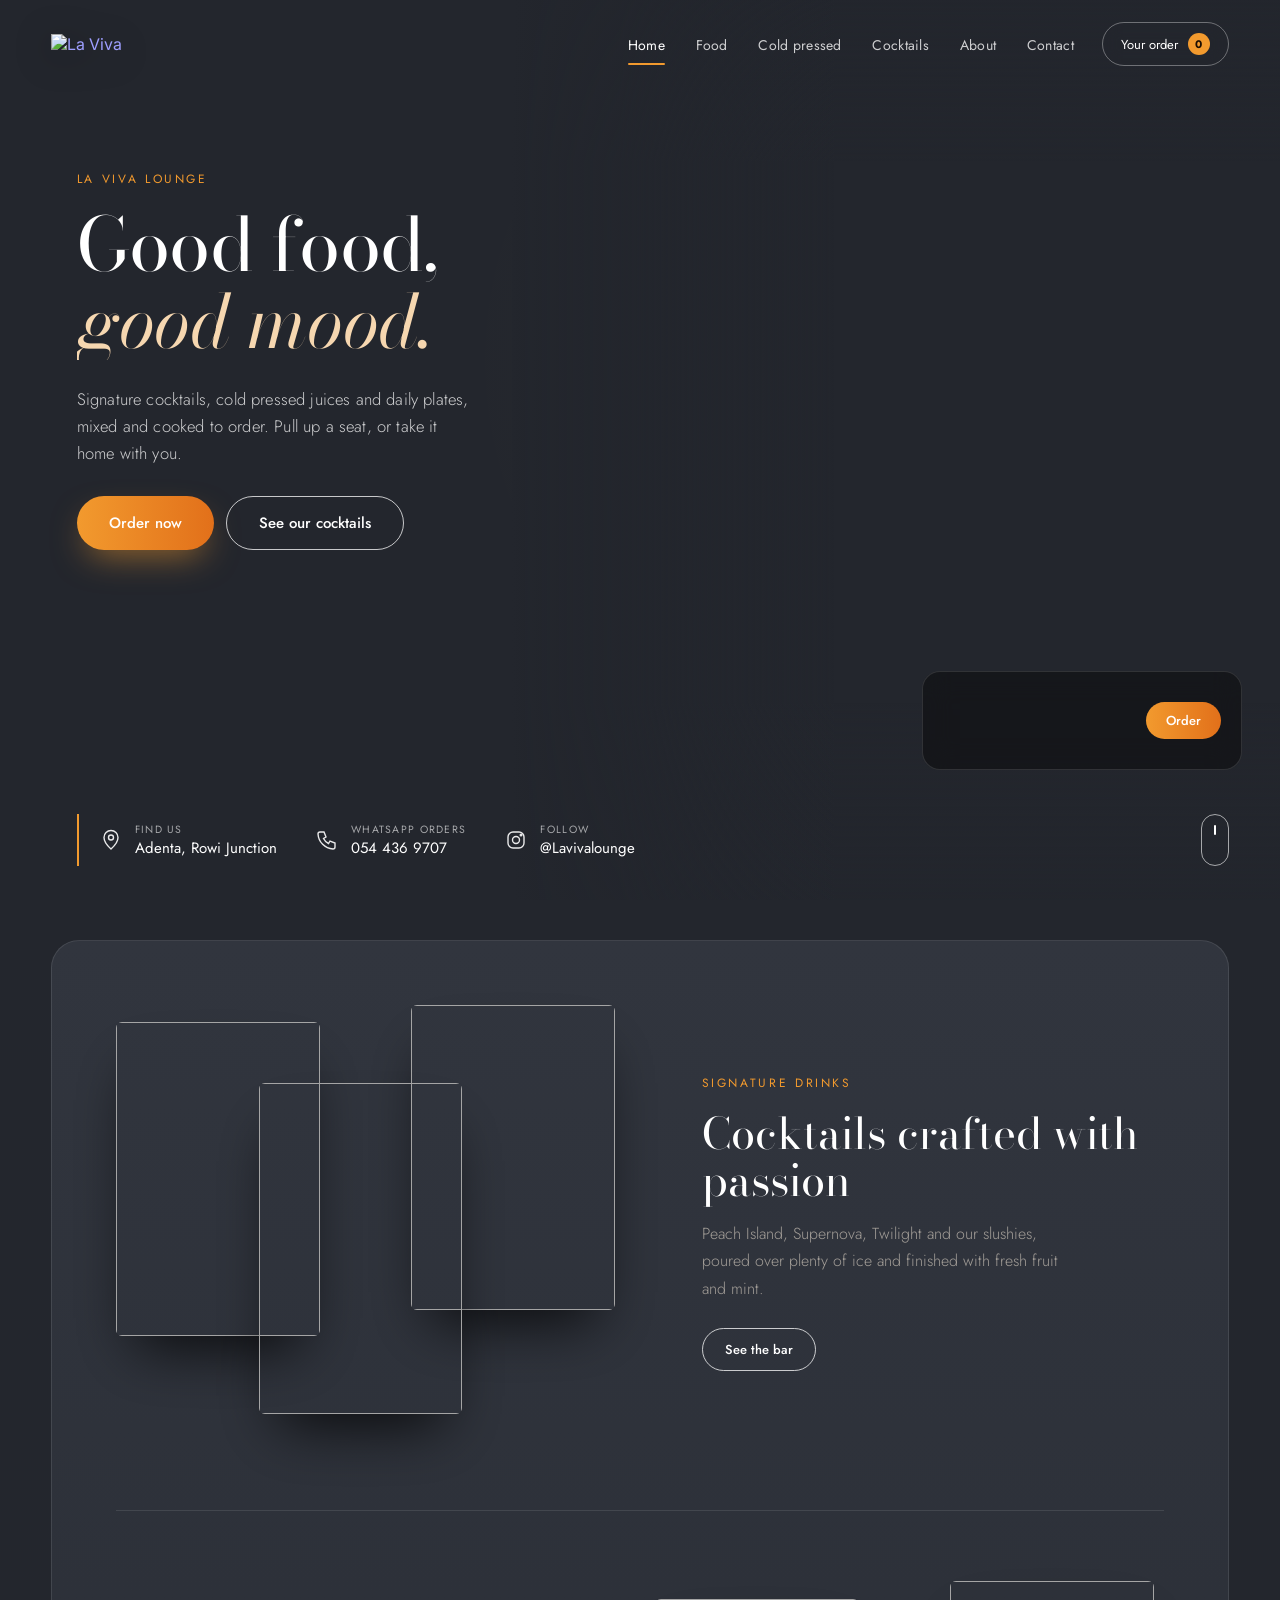
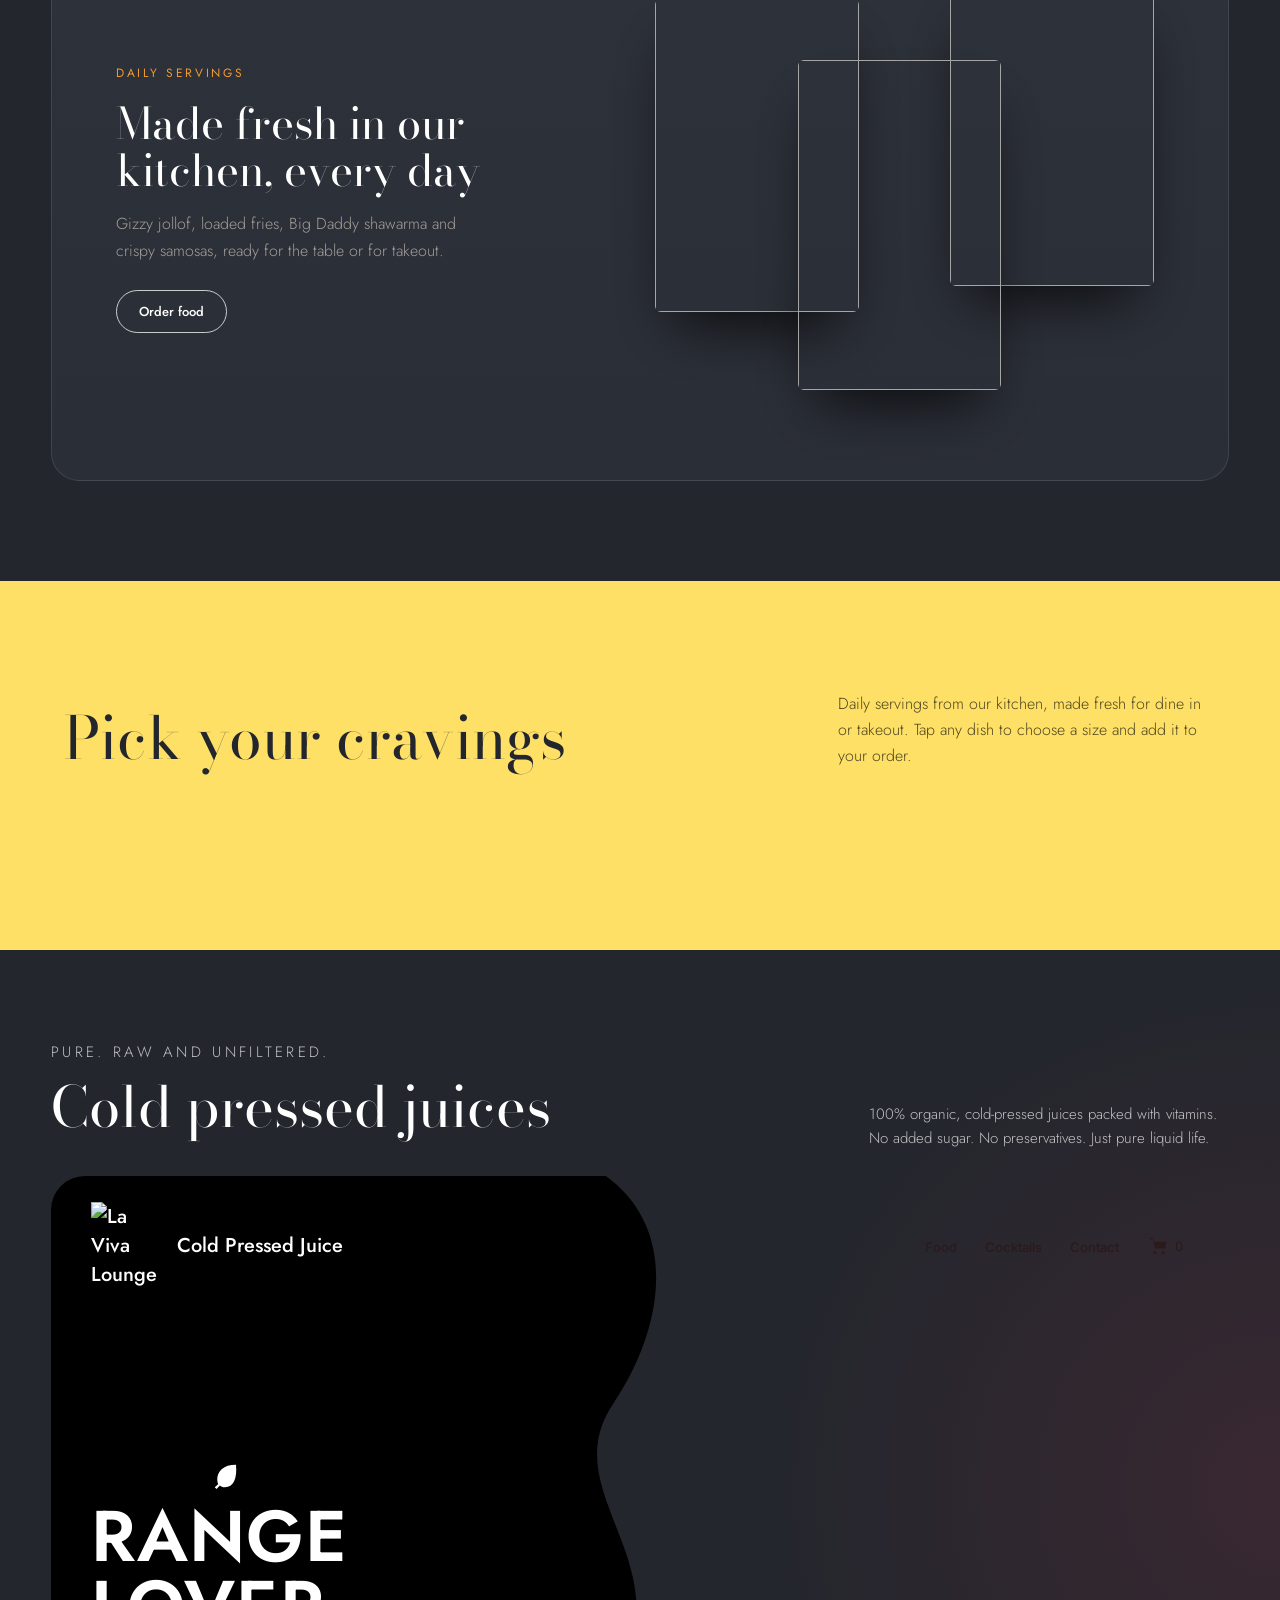
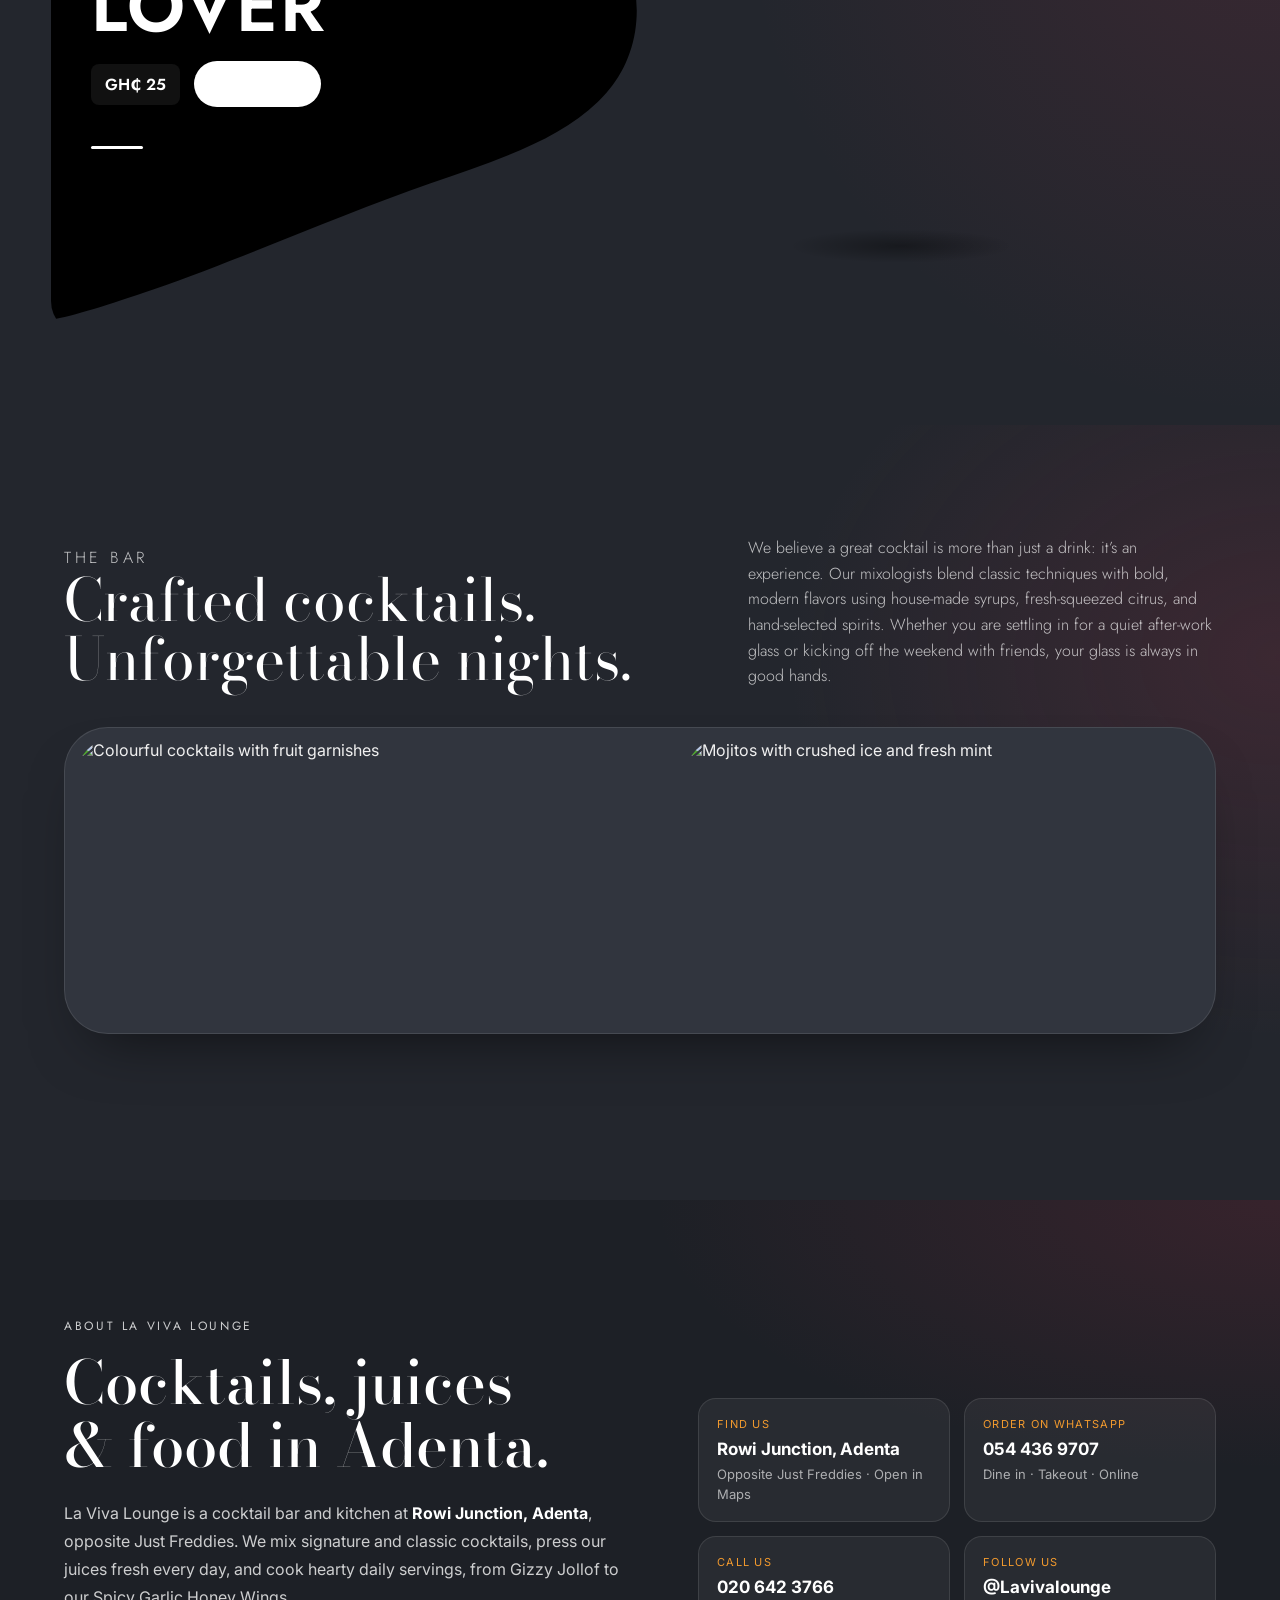
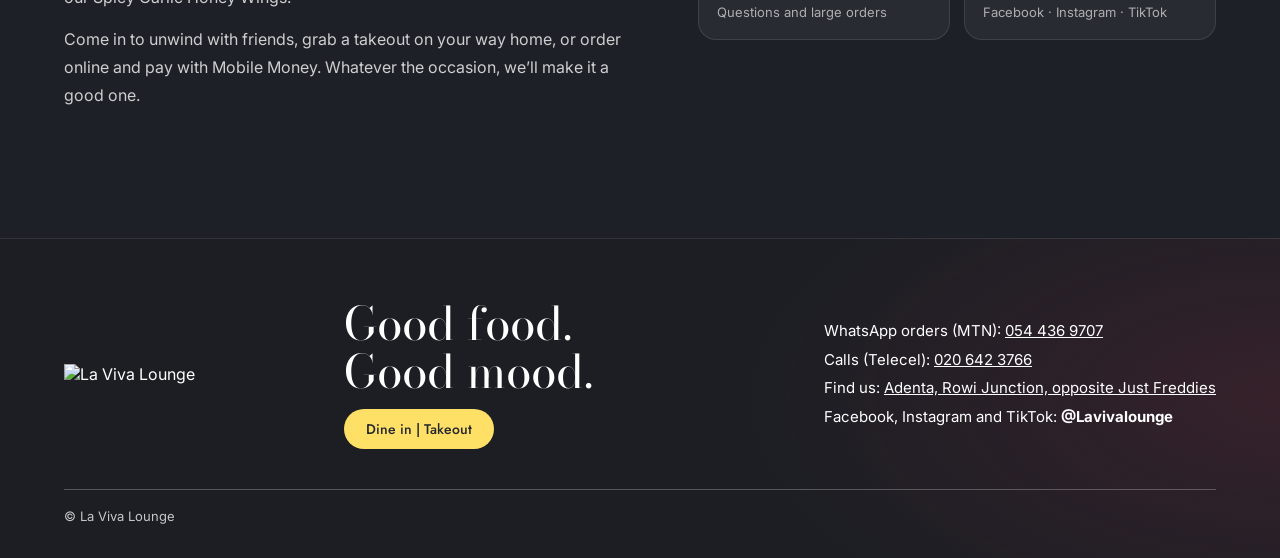
==== commit 198fd925: "Refresh styles for About section" ====
--- a/index.html
+++ b/index.html
@@ -18,7 +18,7 @@
 <link rel="preconnect" href="https://fonts.googleapis.com">
 <link rel="preconnect" href="https://fonts.gstatic.com" crossorigin>
 <link href="https://fonts.googleapis.com/css2?family=Bodoni+Moda:ital,opsz,wght@0,6..96,400;0,6..96,500;1,6..96,400&family=Jost:wght@300;400;500;600&family=Inter:wght@400;500;600&display=swap" rel="stylesheet">
-<link rel="stylesheet" href="assets/css/styles.css?v=6">
+<link rel="stylesheet" href="assets/css/styles.css?v=7">
 </head>
 <body>
 
--- a/assets/css/styles.css
+++ b/assets/css/styles.css
@@ -2791,3 +2791,19 @@
 .d-refrow input { flex: 1; min-width: 0; }
 .d-gen { flex: none; padding: 0 14px; border-radius: 12px; border: 1.5px solid rgba(242,154,46,.6); background: transparent; color: var(--amber); font: inherit; font-weight: 700; font-size: 13px; cursor: pointer; }
 .d-gen[hidden] { display: none; }
+
+/* ================= ABOUT ================= */
+
+.about-sec { padding: clamp(64px, 9vw, 120px) clamp(20px, 5vw, 72px); background: radial-gradient(70% 60% at 100% 0%, rgba(158,47,69,.20), transparent 70%), #1d2026; color: #fff; }
+.about-wrap { max-width: 1180px; margin: 0 auto; display: grid; grid-template-columns: 1.1fr 1fr; gap: clamp(28px, 5vw, 72px); align-items: center; }
+.about-copy h2 { font-family: 'Bodoni Moda', Georgia, serif; font-weight: 500; font-size: clamp(36px, 5vw, 60px); line-height: 1.05; margin: 10px 0 22px; }
+.about-copy p { color: rgba(255,255,255,.78); line-height: 1.75; margin: 0 0 14px; max-width: 560px; }
+.about-copy p b { color: #fff; }
+.about-cards { display: grid; grid-template-columns: 1fr 1fr; gap: 14px; }
+.about-card { display: block; padding: 18px; border-radius: 18px; background: rgba(255,255,255,.05); border: 1px solid rgba(255,255,255,.10); color: #fff; text-decoration: none; transition: border-color .2s, transform .2s; }
+a.about-card:hover { border-color: rgba(242,154,46,.6); transform: translateY(-2px); }
+.about-card small { display: block; font-size: 11px; letter-spacing: .12em; text-transform: uppercase; color: #f29a2e; margin-bottom: 8px; }
+.about-card b { display: block; font-size: 17px; margin-bottom: 4px; }
+.about-card span { font-size: 13px; color: rgba(255,255,255,.62); }
+@media (max-width: 860px) { .about-wrap { grid-template-columns: 1fr; } }
+@media (max-width: 420px) { .about-cards { grid-template-columns: 1fr; } }
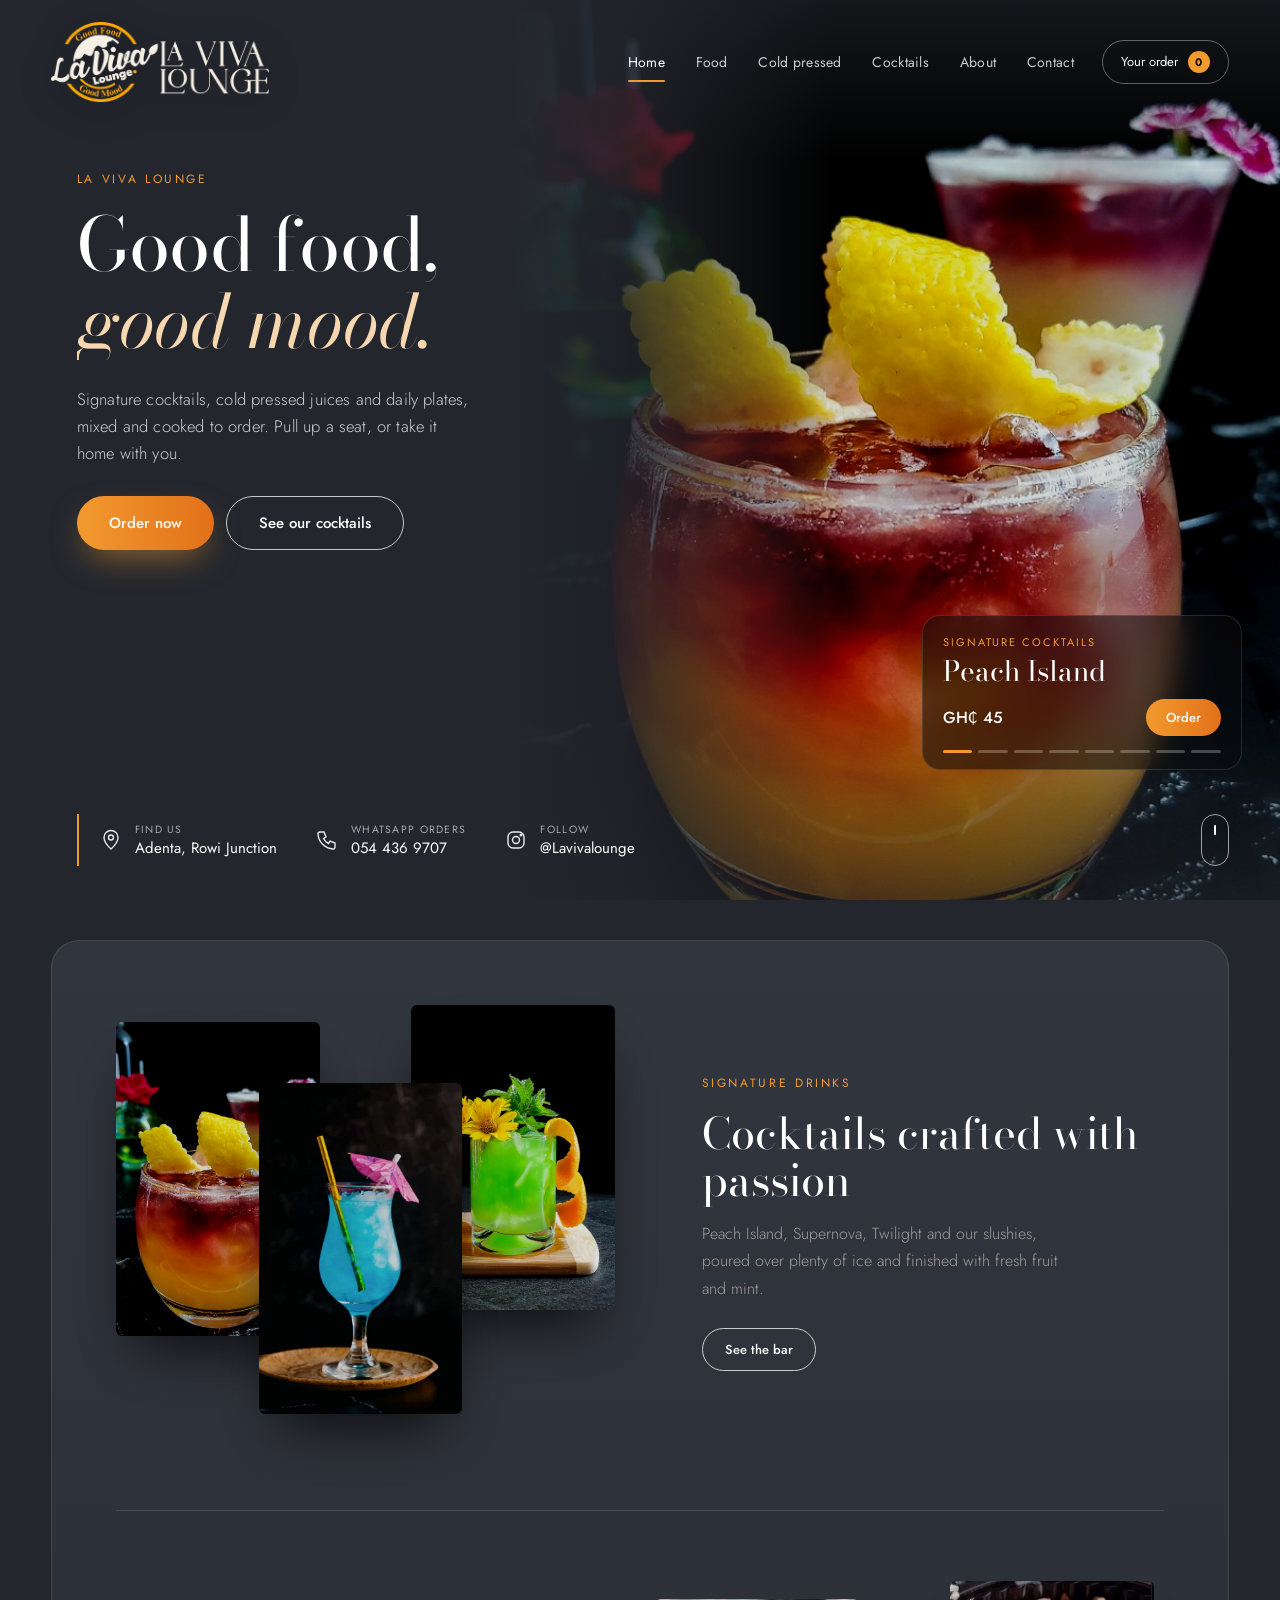
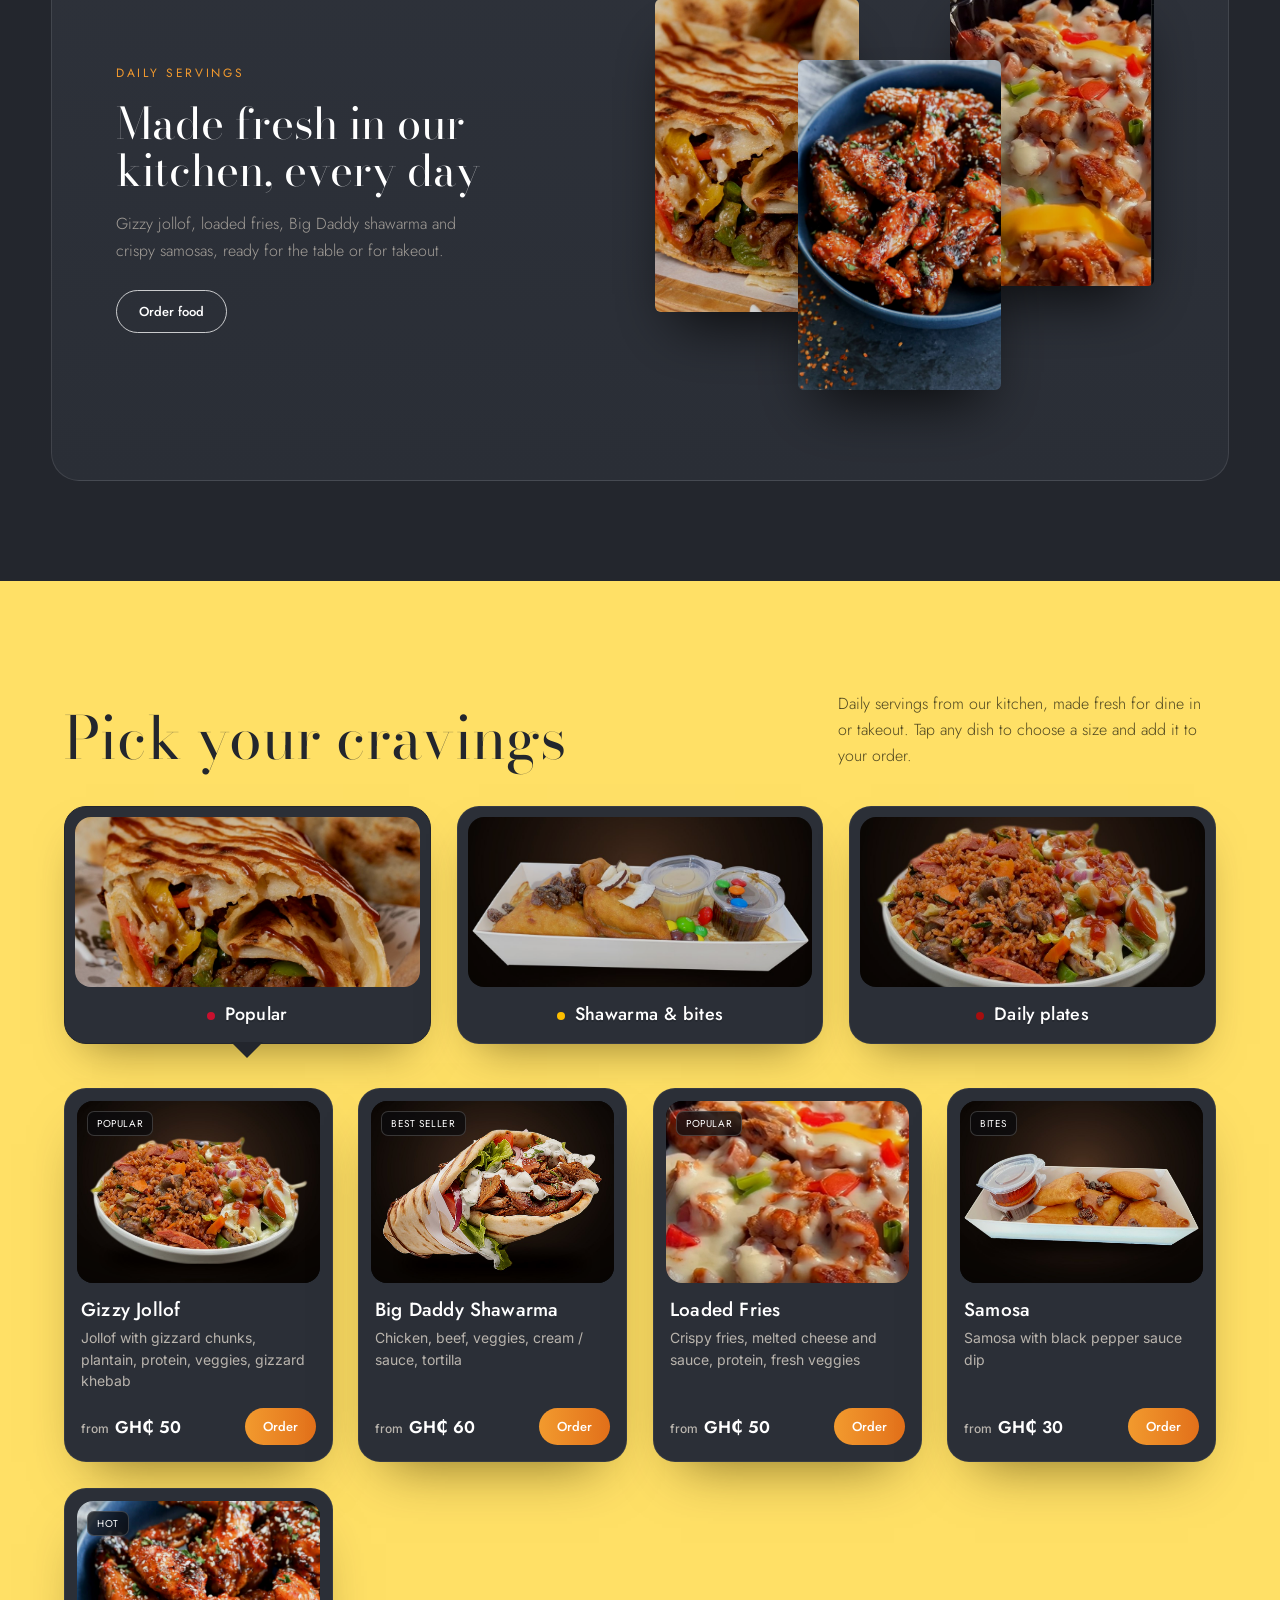
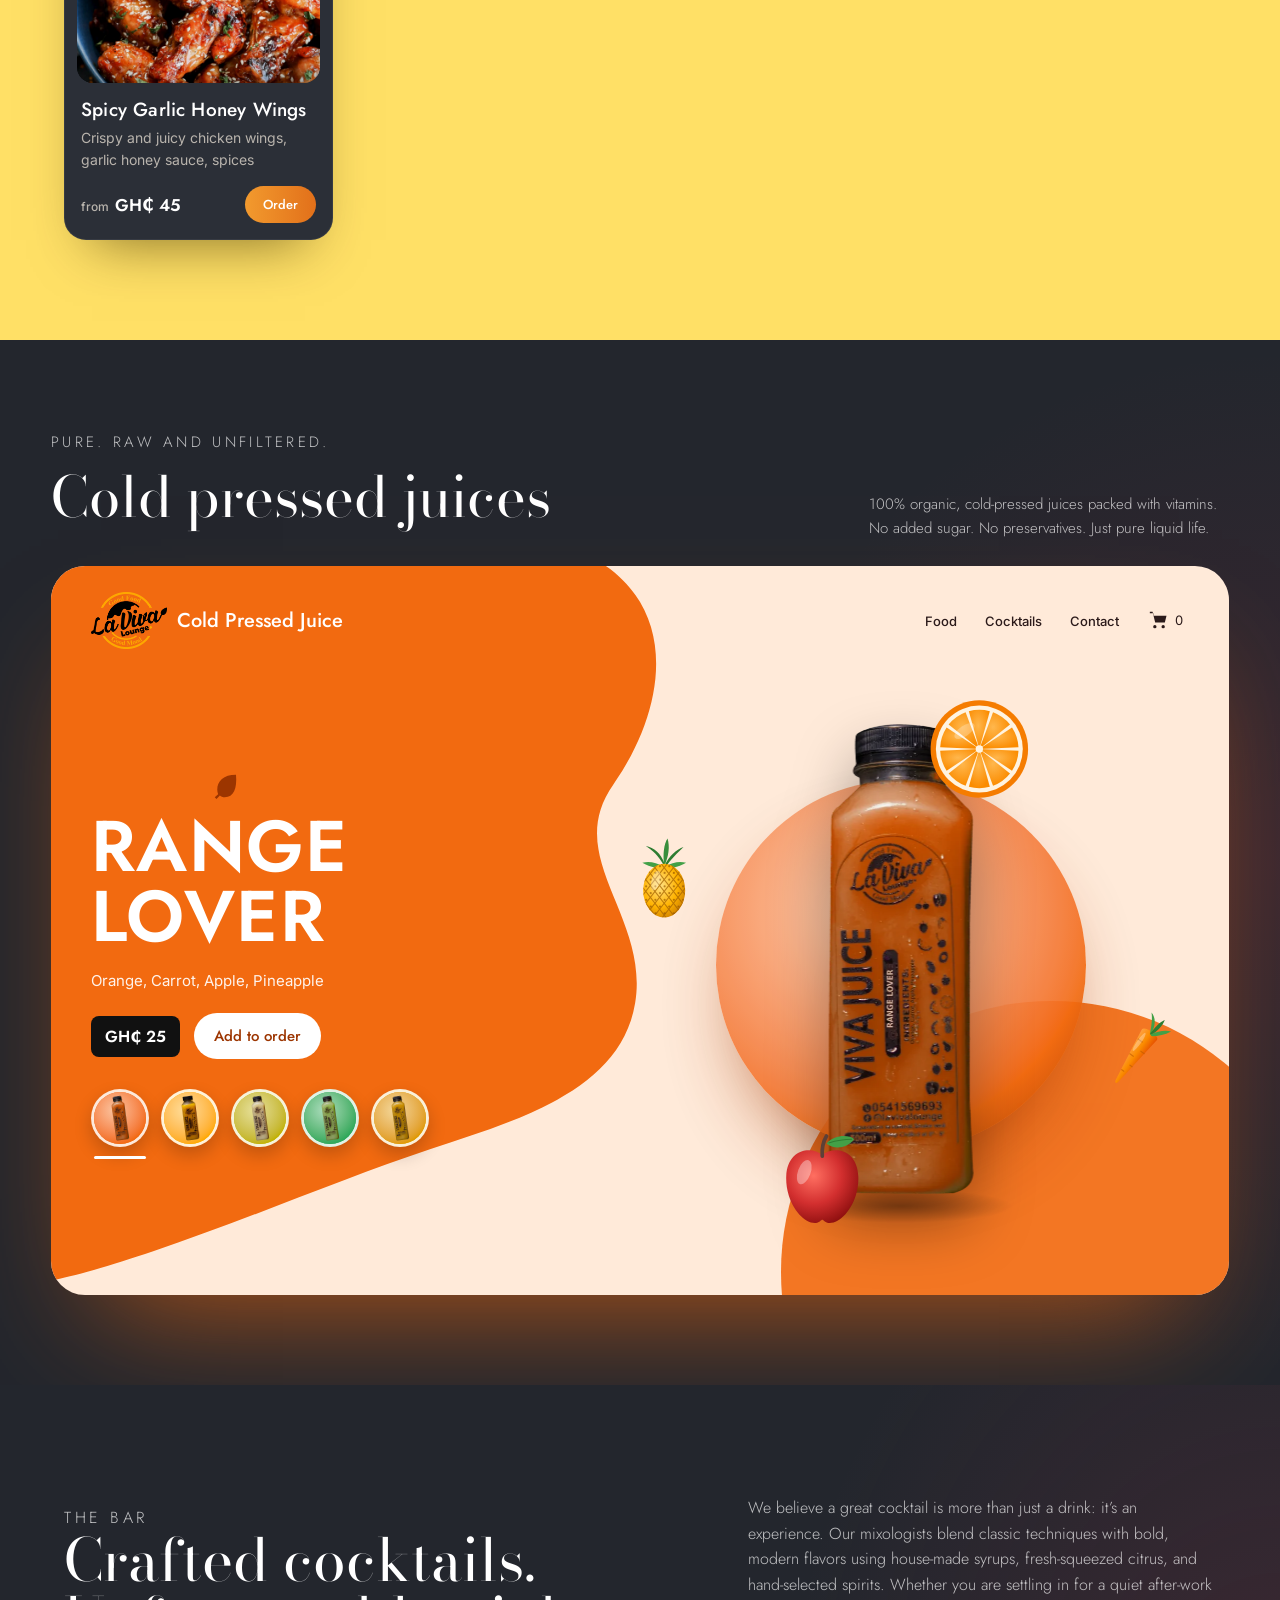
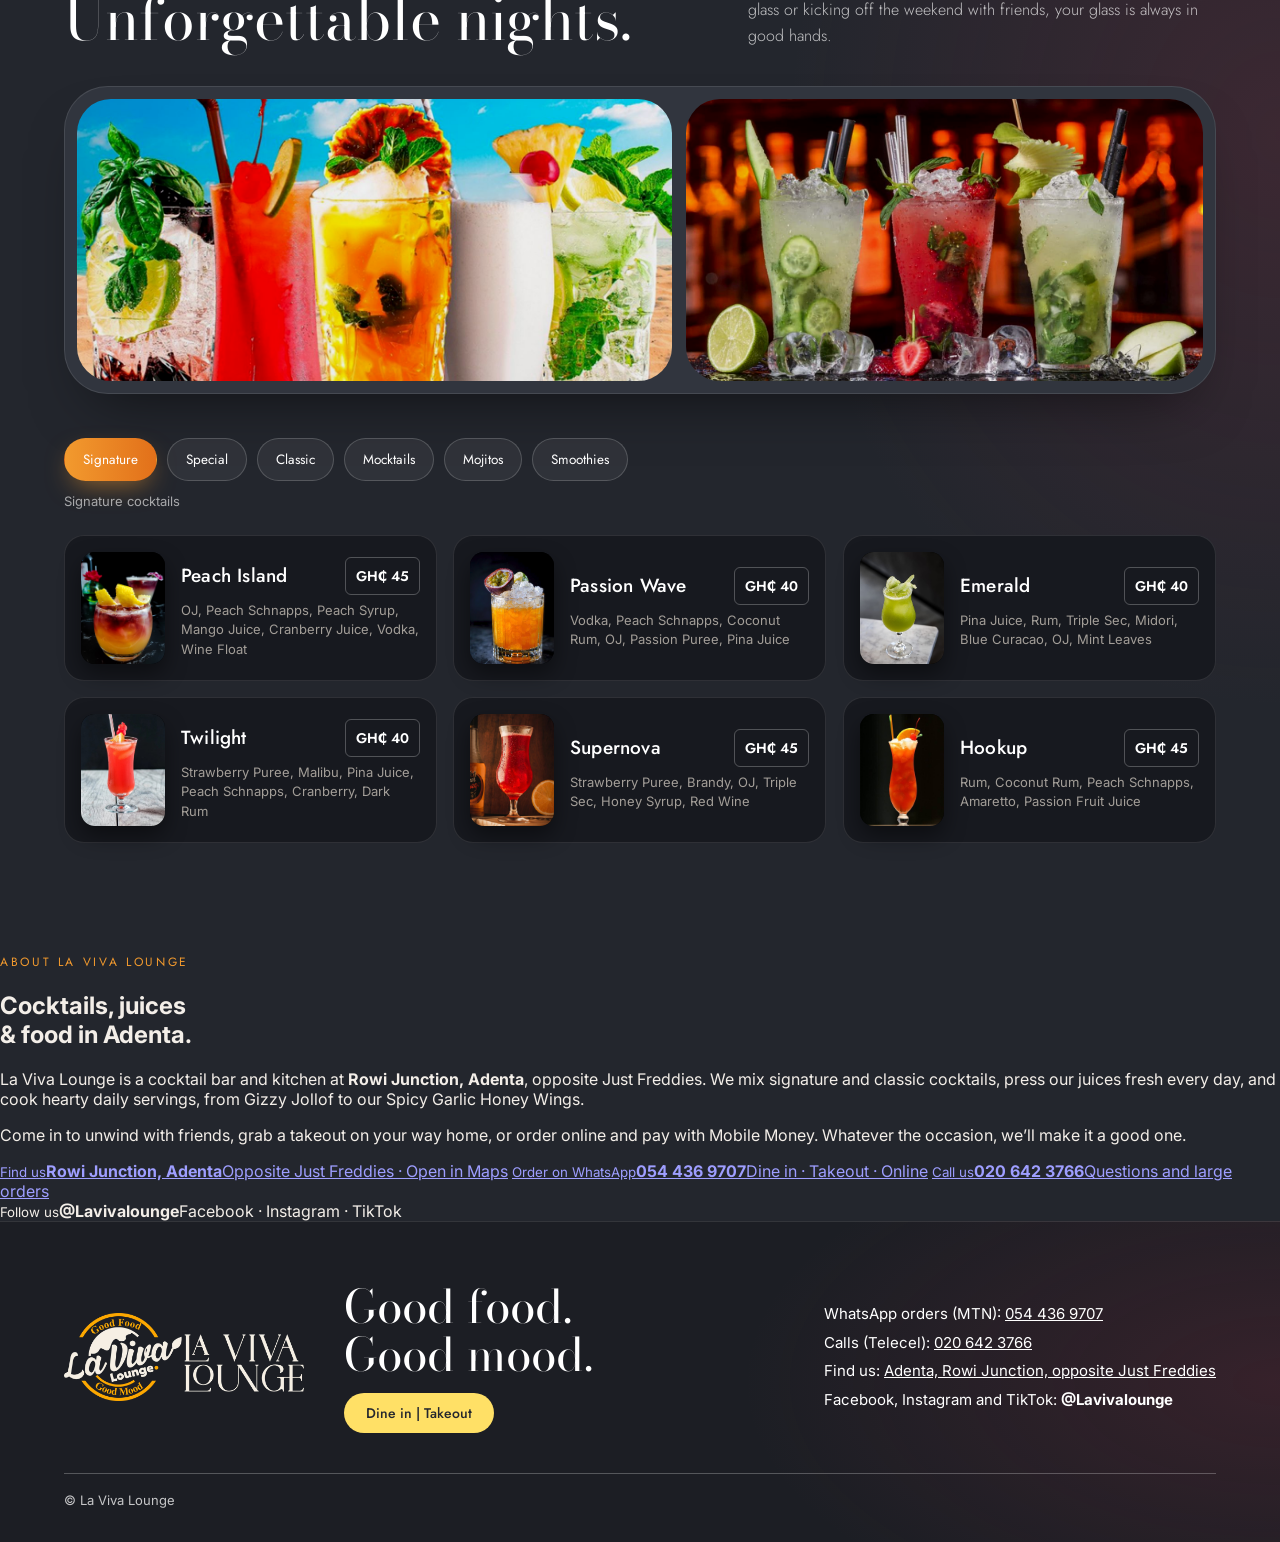
==== commit f54b44b2: "Restore main.js" ====
--- a/index.html
+++ b/index.html
@@ -217,6 +217,6 @@
 <button class="fab" id="fab" data-open-cart>Your order <span class="cart-count">0</span></button>
 <div class="toast" id="toast" role="status"></div>
 
-<script src="assets/js/main.js?v=13"></script>
+<script src="assets/js/main.js?v=14"></script>
 </body>
 </html>
--- a/assets/css/styles.css
+++ b/assets/css/styles.css
@@ -2791,19 +2791,3 @@
 .d-refrow input { flex: 1; min-width: 0; }
 .d-gen { flex: none; padding: 0 14px; border-radius: 12px; border: 1.5px solid rgba(242,154,46,.6); background: transparent; color: var(--amber); font: inherit; font-weight: 700; font-size: 13px; cursor: pointer; }
 .d-gen[hidden] { display: none; }
-
-/* ================= ABOUT ================= */
-
-.about-sec { padding: clamp(64px, 9vw, 120px) clamp(20px, 5vw, 72px); background: radial-gradient(70% 60% at 100% 0%, rgba(158,47,69,.20), transparent 70%), #1d2026; color: #fff; }
-.about-wrap { max-width: 1180px; margin: 0 auto; display: grid; grid-template-columns: 1.1fr 1fr; gap: clamp(28px, 5vw, 72px); align-items: center; }
-.about-copy h2 { font-family: 'Bodoni Moda', Georgia, serif; font-weight: 500; font-size: clamp(36px, 5vw, 60px); line-height: 1.05; margin: 10px 0 22px; }
-.about-copy p { color: rgba(255,255,255,.78); line-height: 1.75; margin: 0 0 14px; max-width: 560px; }
-.about-copy p b { color: #fff; }
-.about-cards { display: grid; grid-template-columns: 1fr 1fr; gap: 14px; }
-.about-card { display: block; padding: 18px; border-radius: 18px; background: rgba(255,255,255,.05); border: 1px solid rgba(255,255,255,.10); color: #fff; text-decoration: none; transition: border-color .2s, transform .2s; }
-a.about-card:hover { border-color: rgba(242,154,46,.6); transform: translateY(-2px); }
-.about-card small { display: block; font-size: 11px; letter-spacing: .12em; text-transform: uppercase; color: #f29a2e; margin-bottom: 8px; }
-.about-card b { display: block; font-size: 17px; margin-bottom: 4px; }
-.about-card span { font-size: 13px; color: rgba(255,255,255,.62); }
-@media (max-width: 860px) { .about-wrap { grid-template-columns: 1fr; } }
-@media (max-width: 420px) { .about-cards { grid-template-columns: 1fr; } }
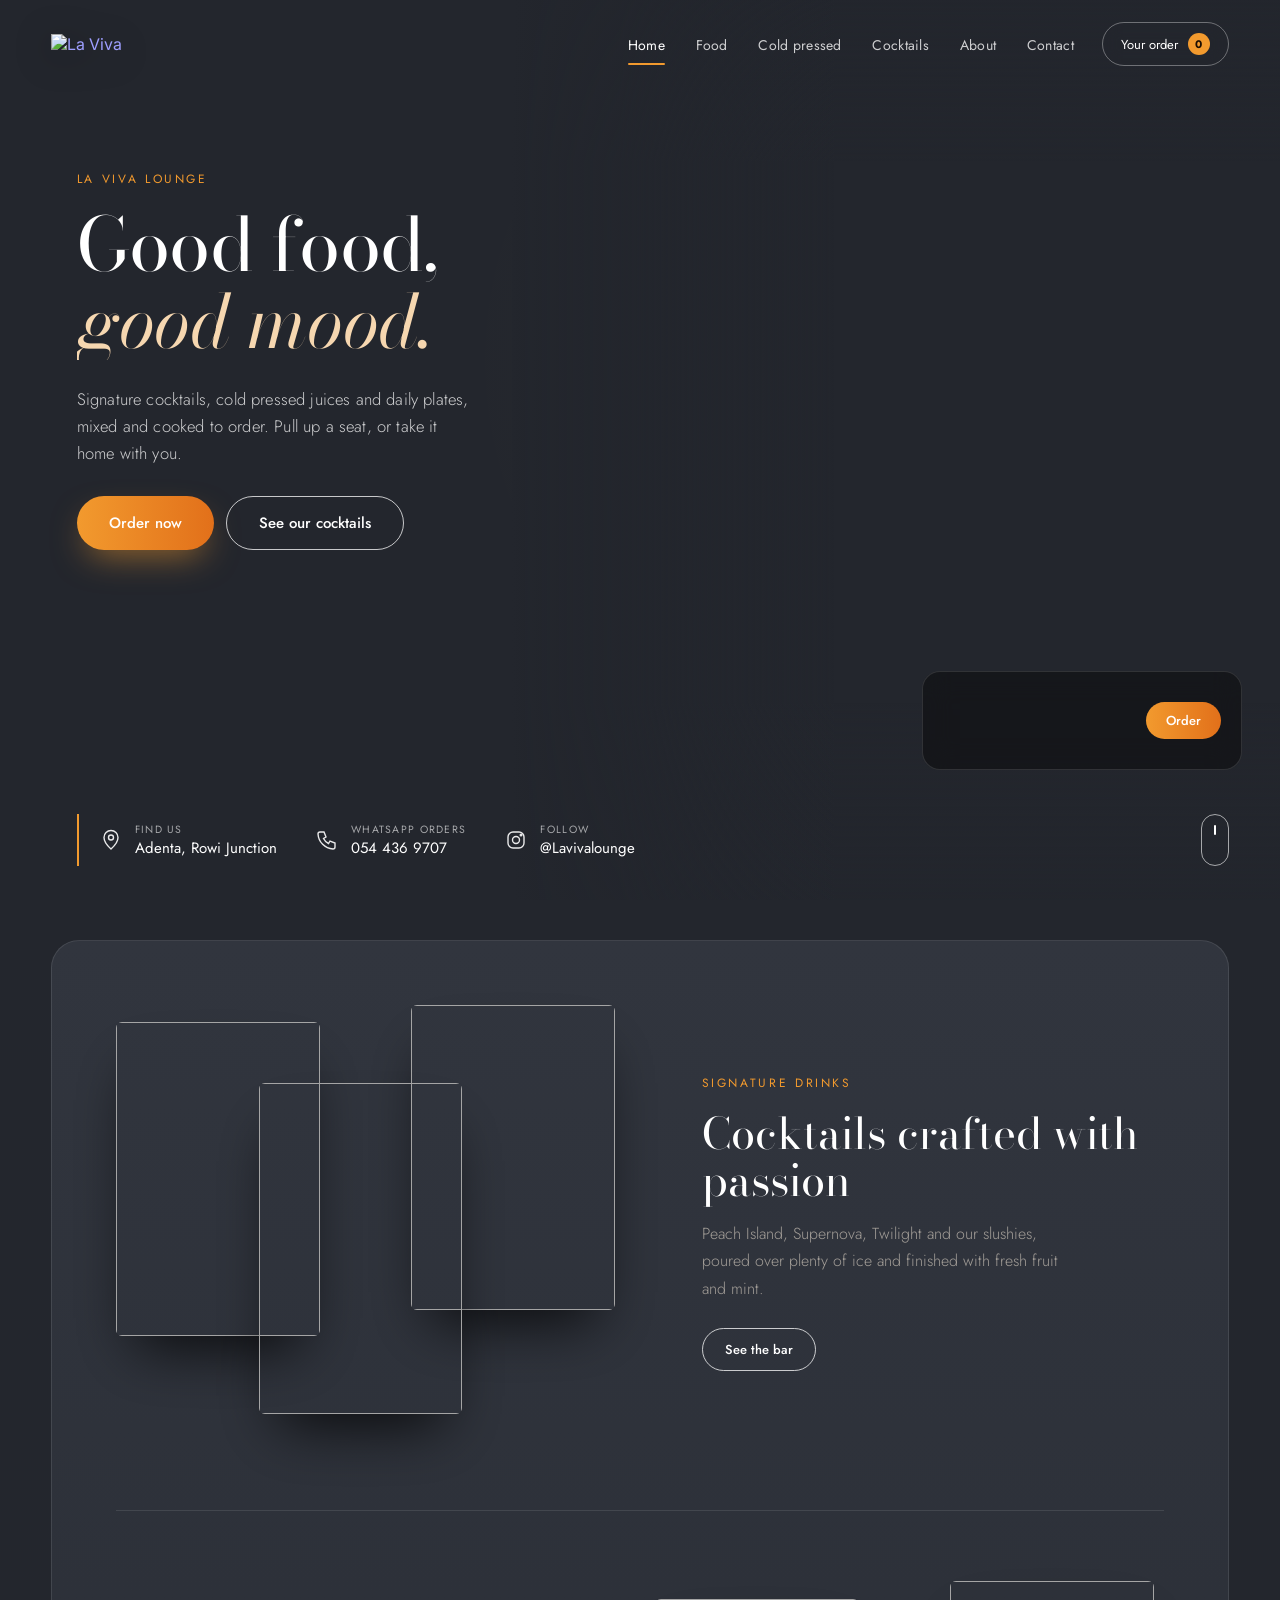
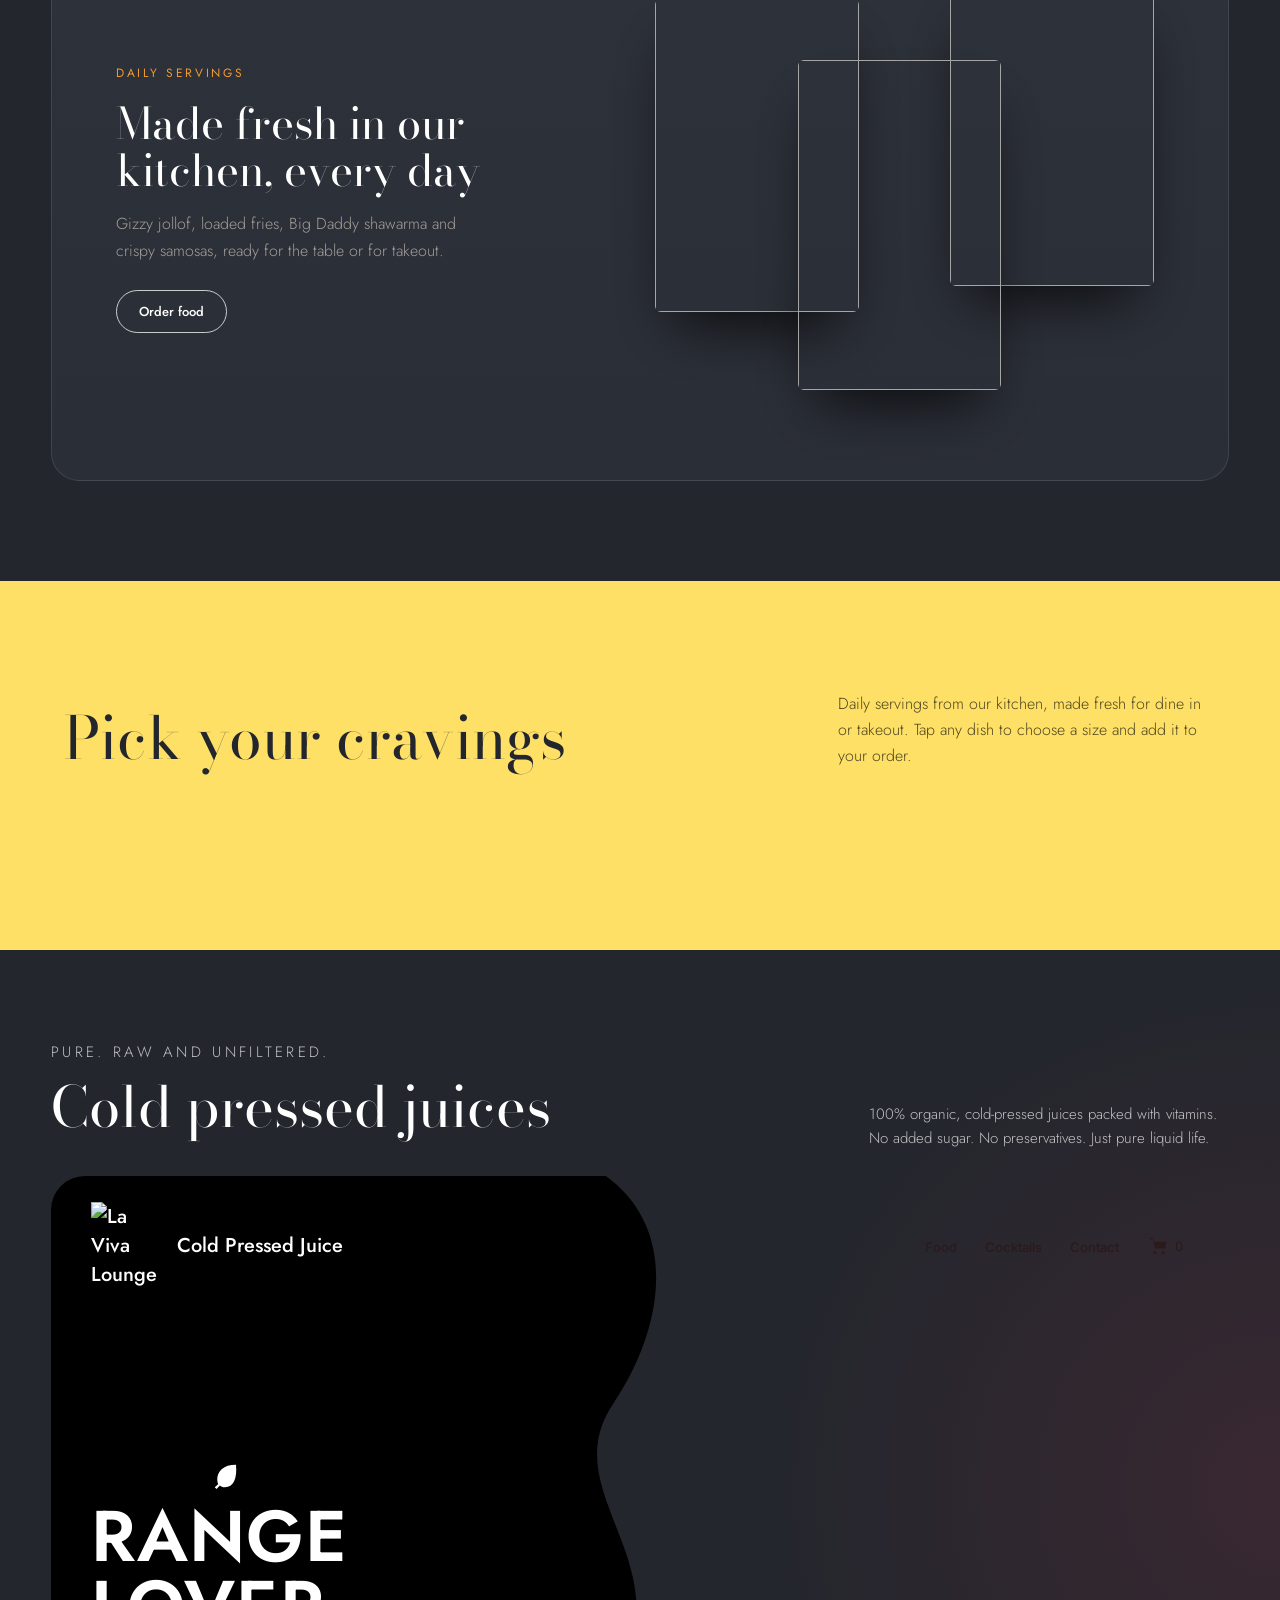
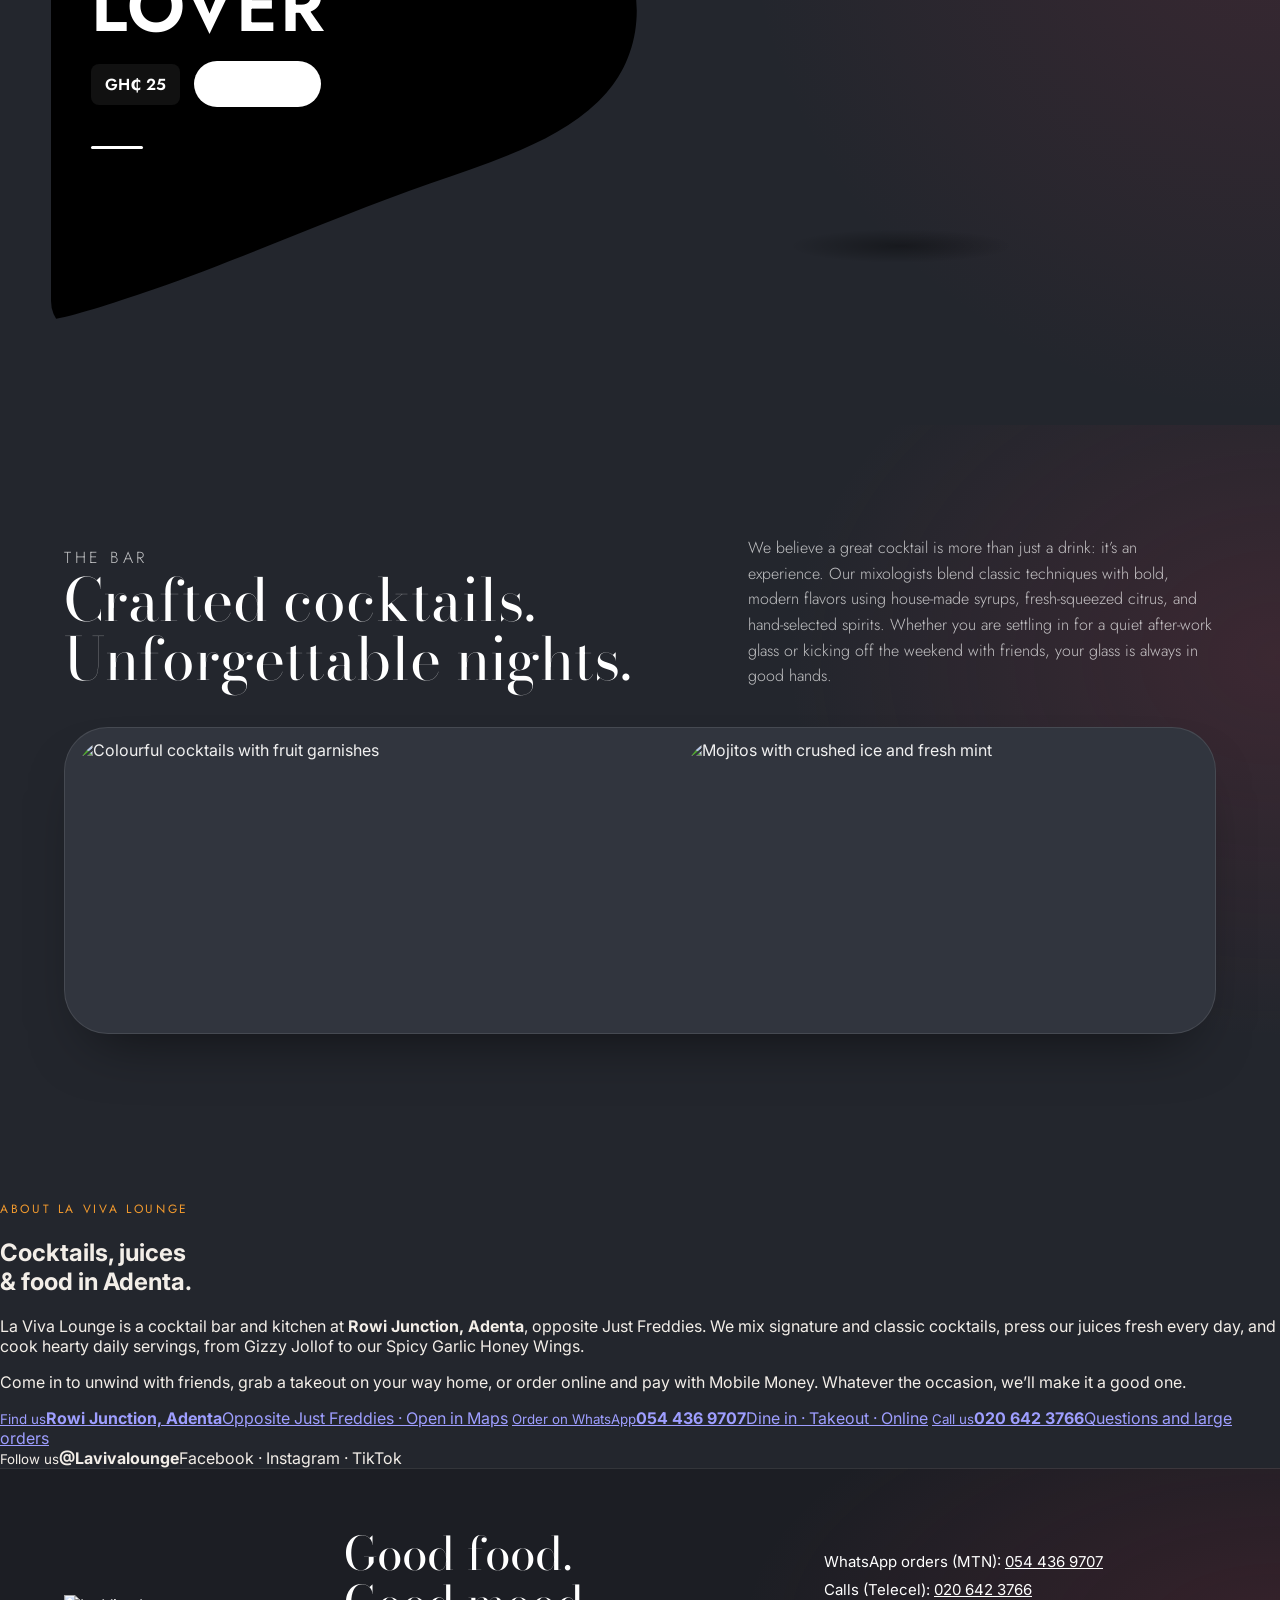
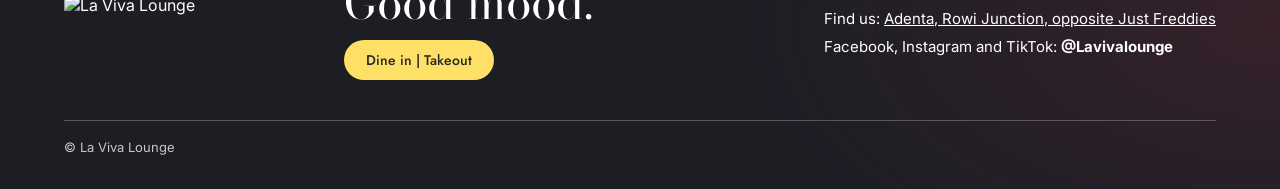
==== commit ec1170dc: "Fix main.js and About styles together" ====
--- a/index.html
+++ b/index.html
@@ -18,7 +18,7 @@
 <link rel="preconnect" href="https://fonts.googleapis.com">
 <link rel="preconnect" href="https://fonts.gstatic.com" crossorigin>
 <link href="https://fonts.googleapis.com/css2?family=Bodoni+Moda:ital,opsz,wght@0,6..96,400;0,6..96,500;1,6..96,400&family=Jost:wght@300;400;500;600&family=Inter:wght@400;500;600&display=swap" rel="stylesheet">
-<link rel="stylesheet" href="assets/css/styles.css?v=7">
+<link rel="stylesheet" href="assets/css/styles.css?v=8">
 </head>
 <body>
 
@@ -185,38 +185,4 @@
 <!-- ============ MODAL / CART ============ -->
 <div class="scrim" id="scrim"></div>
 <div class="modal" id="modal" role="dialog" aria-modal="true" aria-labelledby="mName">
-  <button class="close" id="mClose" aria-label="Close">×</button>
-  <div class="m-vis" id="mVis"></div>
-  <div class="m-body">
-    <p class="cat-l" id="mCat"></p>
-    <h3 id="mName"></h3>
-    <p id="mDesc"></p>
-    <div id="mOptsWrap"><p class="opt-l" id="mOptL">Choose a size</p><div class="opts" id="mOpts"></div></div>
-    <div id="mFillWrap"><p class="opt-l">Filling</p><div class="opts" id="mFill"></div></div>
-    <p class="opt-l">Quantity</p>
-    <div class="qty"><button id="qMinus" aria-label="Less">−</button><output id="qVal">1</output><button id="qPlus" aria-label="More">+</button></div>
-    <div class="m-actions"><button class="add" id="mAdd">Add to order</button></div>
-  </div>
-</div>
-
-<aside class="drawer" id="drawer" aria-label="Your order">
-  <div class="d-head"><h3>Your order</h3><button id="dClose" aria-label="Close order">×</button></div>
-  <div class="d-mode" role="radiogroup" aria-label="Order type"><button class="on" data-mode="Dine in">Dine in</button><button data-mode="Takeout">Takeout</button><button data-mode="Online">Online</button></div>
-  <div class="d-list" id="dList"></div>
-  <div class="d-foot">
-    <div class="d-tot"><span>Total</span><span id="dTot">GH₵ 0</span></div>
-    <div class="d-who" id="dWho"><input id="dName" type="text" placeholder="Name" autocomplete="name" aria-label="Name"><div class="d-refrow"><input id="dRef" type="text" placeholder="Table number" aria-label="Table number"><button type="button" class="d-gen" id="dGen" hidden>Generate</button></div><div class="d-online" id="dOnline" hidden><div class="d-sub" role="radiogroup" aria-label="Delivery or pick up"><button class="on" data-fulfil="Delivery">Delivery</button><button data-fulfil="Pick up">Pick up</button></div><input id="dLoc" type="text" placeholder="Delivery location / landmark" aria-label="Delivery location / landmark"></div></div>
-    <p class="d-hint" id="dHint"></p>
-    <div class="d-receipt" id="dReceipt" hidden></div>
-    <button class="pay" id="payBtn" type="button" hidden disabled>Pay with Mobile Money</button>
-    <p class="d-secure" id="dSecure" hidden>Secure Mobile Money payment: MTN, Telecel, AirtelTigo. Your order is sent to WhatsApp after payment.</p>
-    <a class="wa" id="waBtn" target="_blank" rel="noopener" aria-disabled="true">Send order on WhatsApp</a>
-    <span class="d-call">Prefer to call? <a href="tel:+233206423766">020 642 3766</a></span>
-  </div>
-</aside>
-<button class="fab" id="fab" data-open-cart>Your order <span class="cart-count">0</span></button>
-<div class="toast" id="toast" role="status"></div>
-
-<script src="assets/js/main.js?v=14"></script>
-</body>
-</html>
+  <button class="close
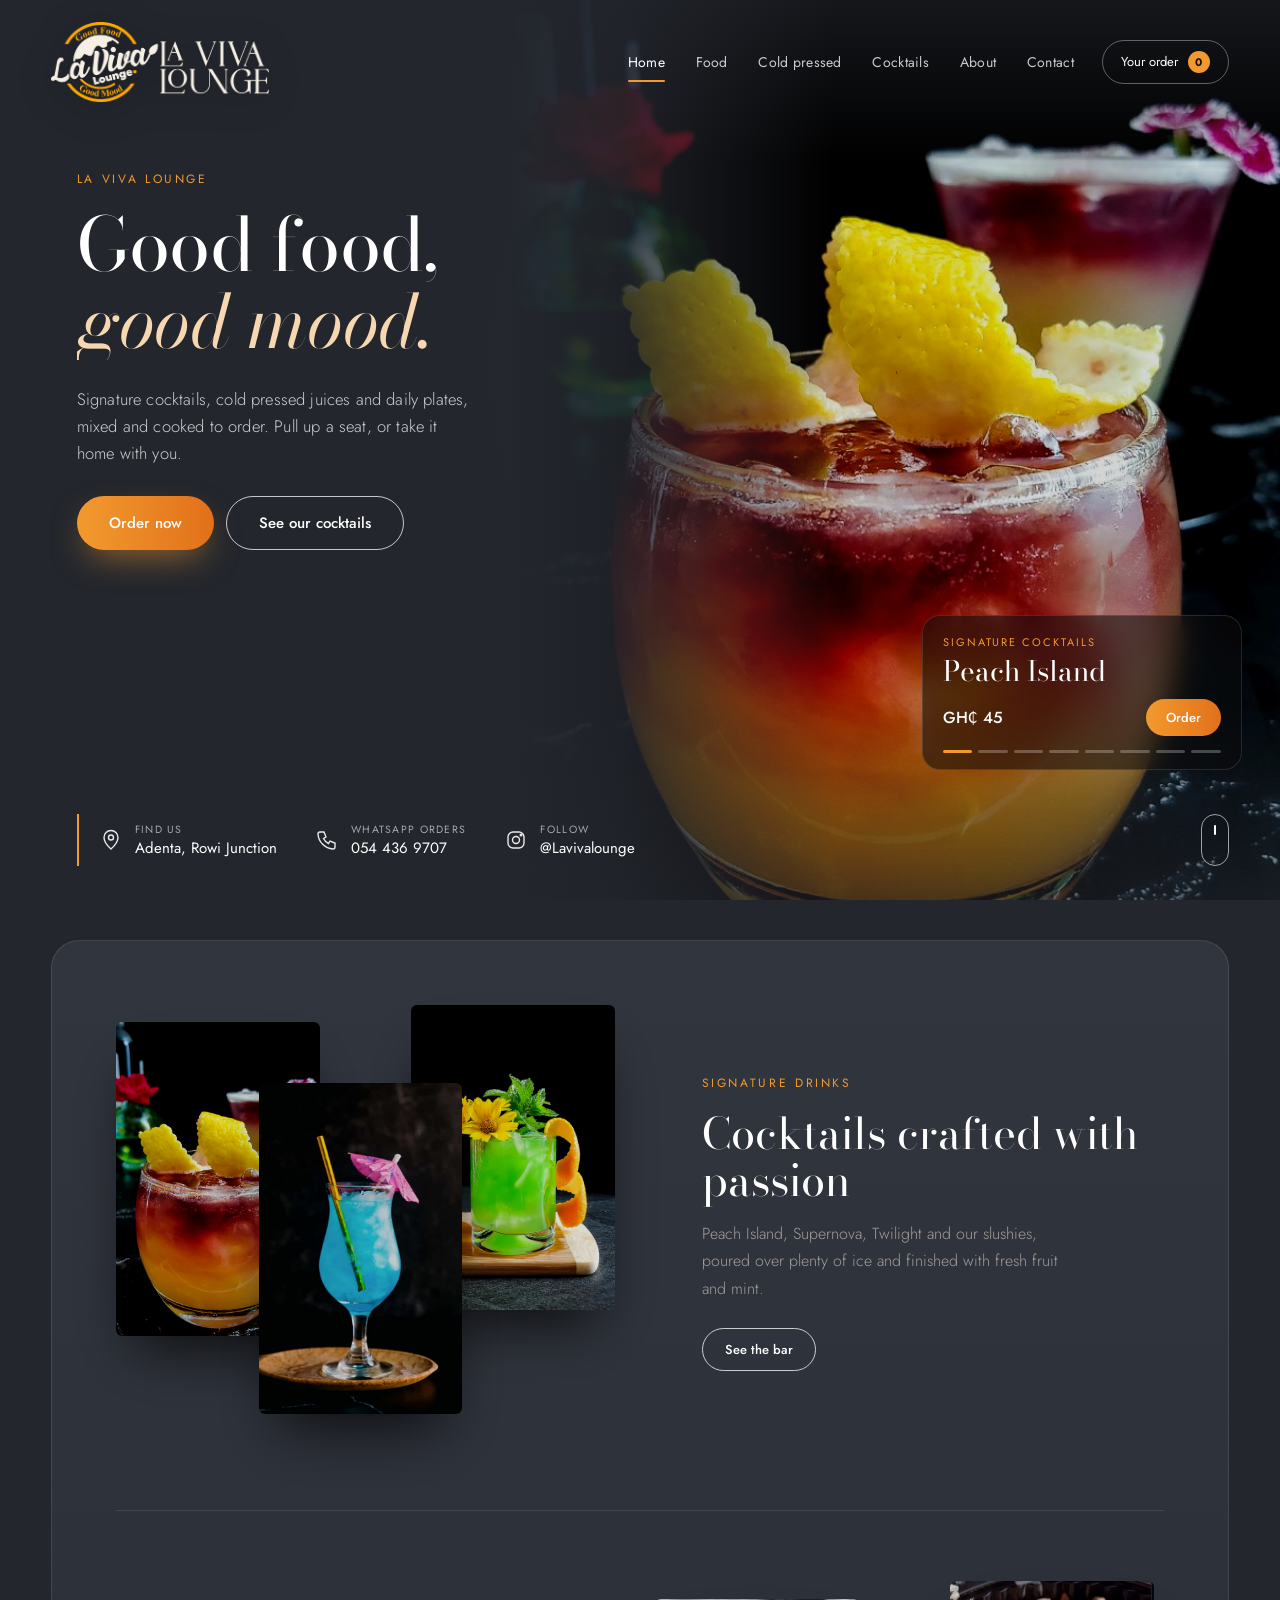
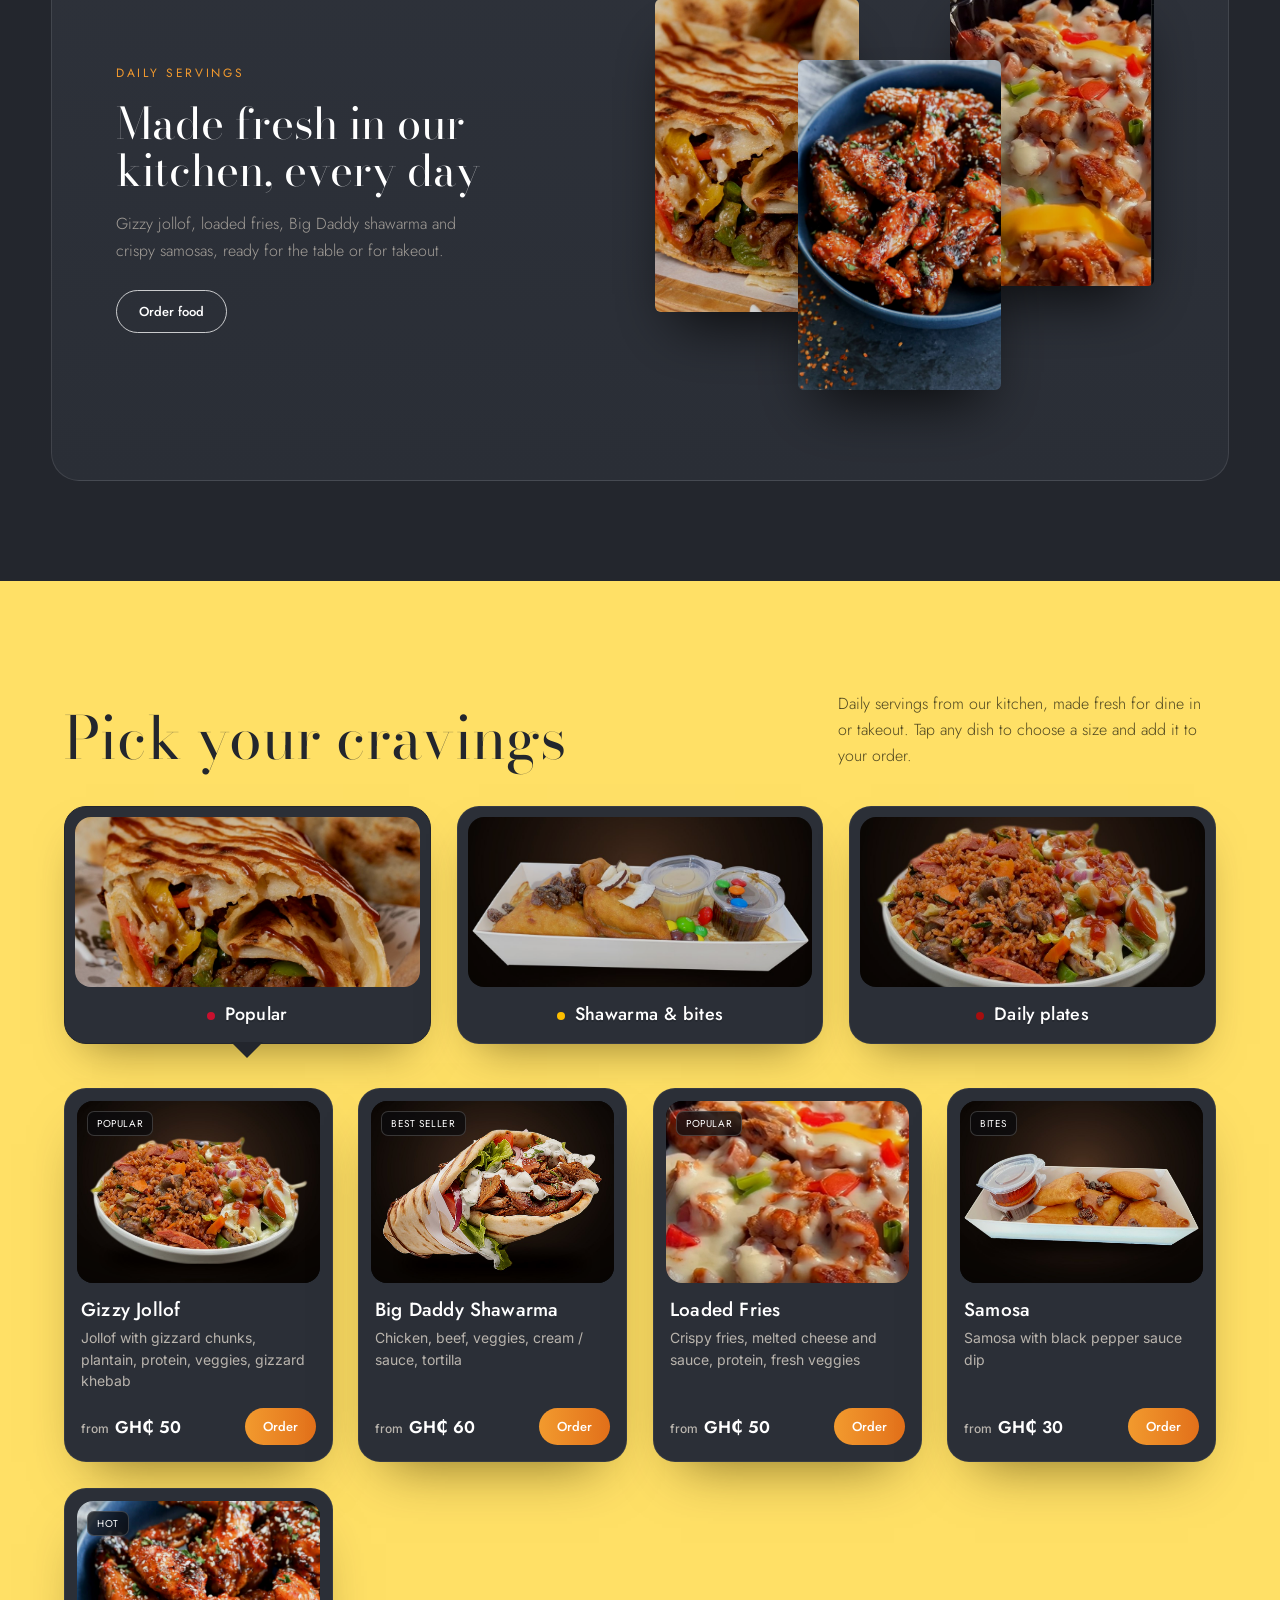
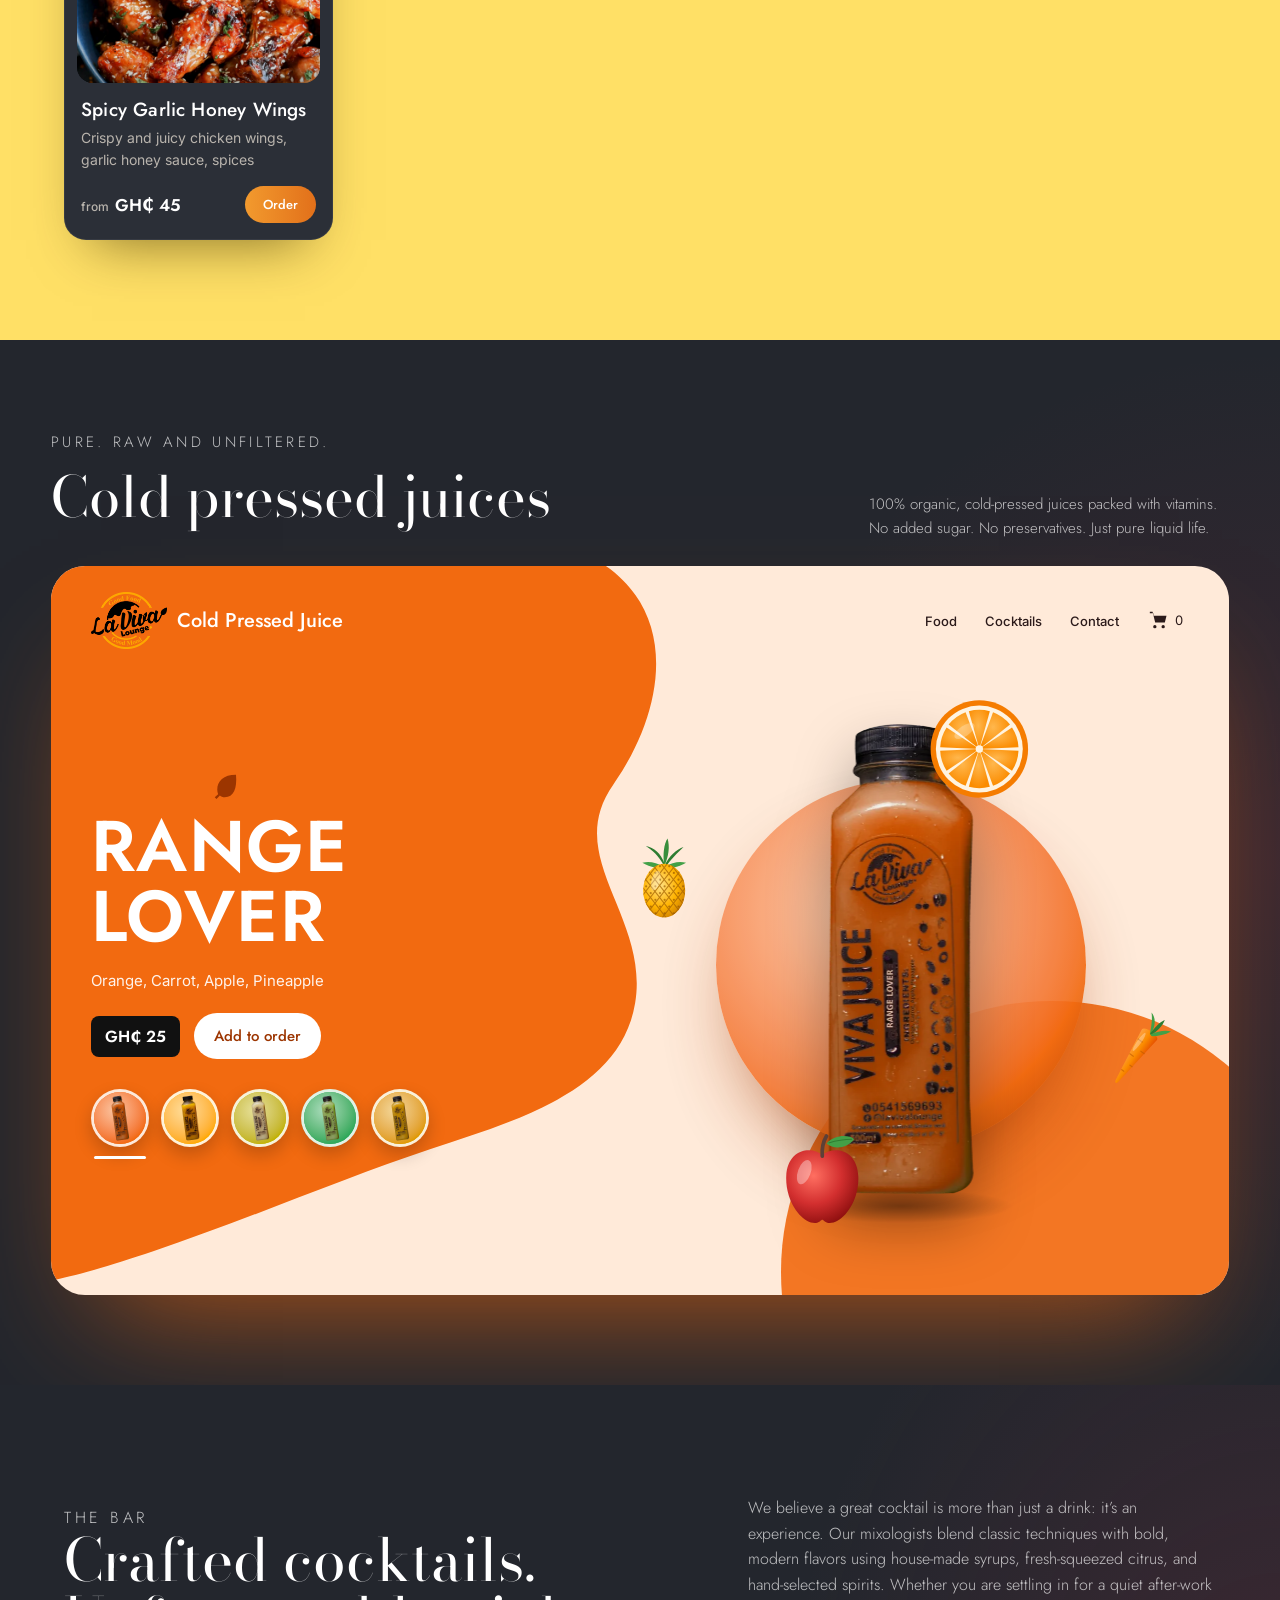
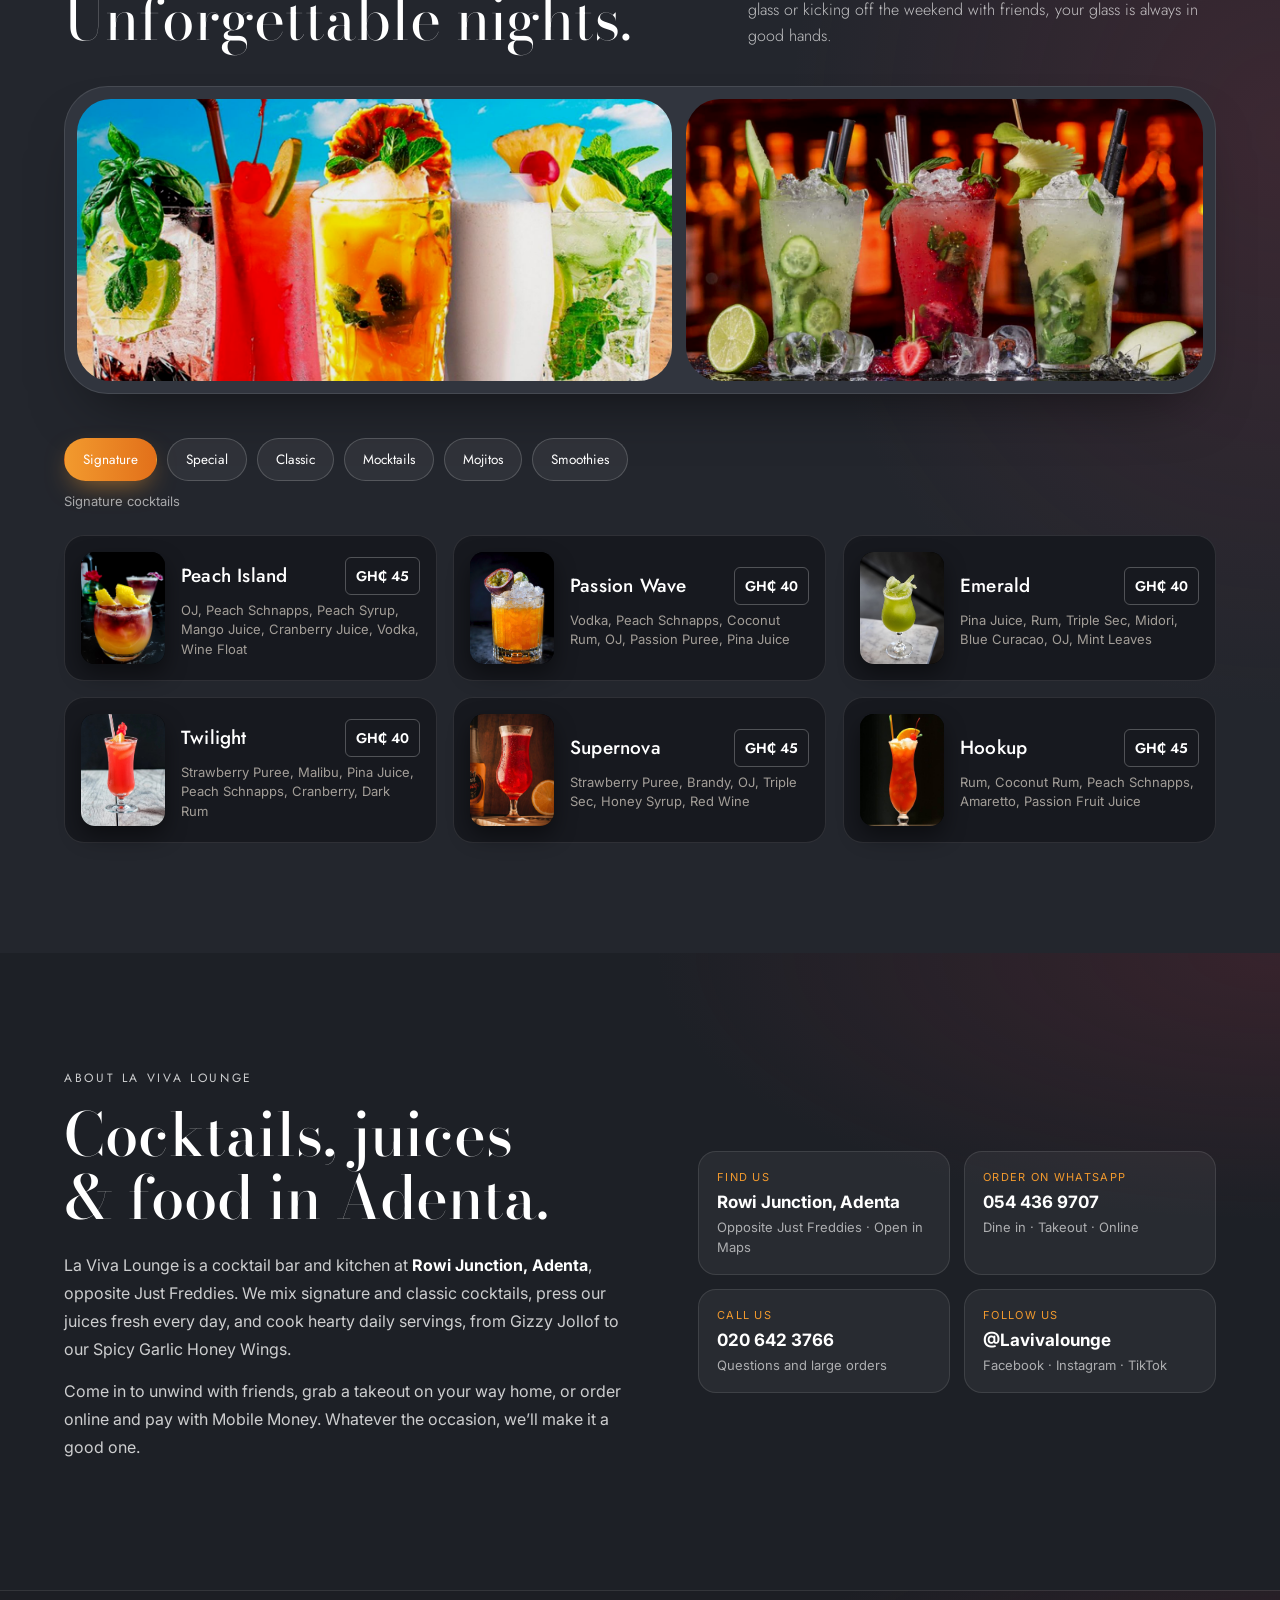
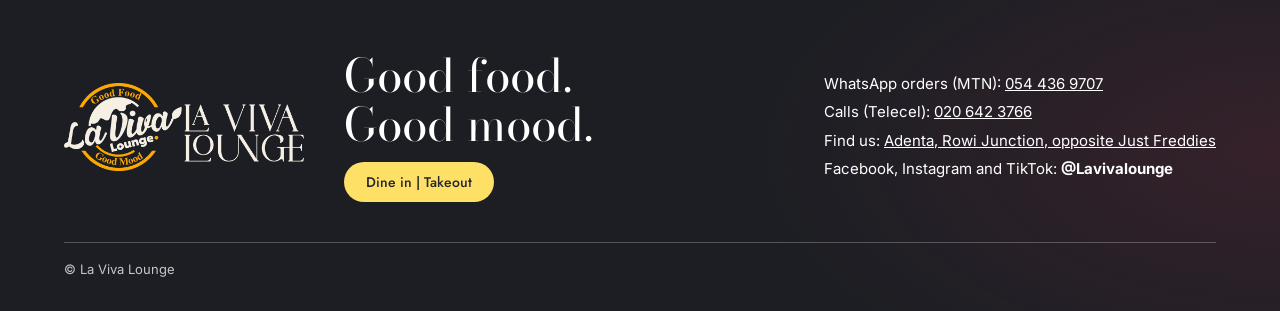
==== commit 0f015c95: "Push all site files" ====
--- a/index.html
+++ b/index.html
@@ -185,4 +185,38 @@
 <!-- ============ MODAL / CART ============ -->
 <div class="scrim" id="scrim"></div>
 <div class="modal" id="modal" role="dialog" aria-modal="true" aria-labelledby="mName">
-  <button class="close+  <button class="close" id="mClose" aria-label="Close">×</button>
+  <div class="m-vis" id="mVis"></div>
+  <div class="m-body">
+    <p class="cat-l" id="mCat"></p>
+    <h3 id="mName"></h3>
+    <p id="mDesc"></p>
+    <div id="mOptsWrap"><p class="opt-l" id="mOptL">Choose a size</p><div class="opts" id="mOpts"></div></div>
+    <div id="mFillWrap"><p class="opt-l">Filling</p><div class="opts" id="mFill"></div></div>
+    <p class="opt-l">Quantity</p>
+    <div class="qty"><button id="qMinus" aria-label="Less">−</button><output id="qVal">1</output><button id="qPlus" aria-label="More">+</button></div>
+    <div class="m-actions"><button class="add" id="mAdd">Add to order</button></div>
+  </div>
+</div>
+
+<aside class="drawer" id="drawer" aria-label="Your order">
+  <div class="d-head"><h3>Your order</h3><button id="dClose" aria-label="Close order">×</button></div>
+  <div class="d-mode" role="radiogroup" aria-label="Order type"><button class="on" data-mode="Dine in">Dine in</button><button data-mode="Takeout">Takeout</button><button data-mode="Online">Online</button></div>
+  <div class="d-list" id="dList"></div>
+  <div class="d-foot">
+    <div class="d-tot"><span>Total</span><span id="dTot">GH₵ 0</span></div>
+    <div class="d-who" id="dWho"><input id="dName" type="text" placeholder="Name" autocomplete="name" aria-label="Name"><div class="d-refrow"><input id="dRef" type="text" placeholder="Table number" aria-label="Table number"><button type="button" class="d-gen" id="dGen" hidden>Generate</button></div><div class="d-online" id="dOnline" hidden><div class="d-sub" role="radiogroup" aria-label="Delivery or pick up"><button class="on" data-fulfil="Delivery">Delivery</button><button data-fulfil="Pick up">Pick up</button></div><input id="dLoc" type="text" placeholder="Delivery location / landmark" aria-label="Delivery location / landmark"></div></div>
+    <p class="d-hint" id="dHint"></p>
+    <div class="d-receipt" id="dReceipt" hidden></div>
+    <button class="pay" id="payBtn" type="button" hidden disabled>Pay with Mobile Money</button>
+    <p class="d-secure" id="dSecure" hidden>Secure Mobile Money payment: MTN, Telecel, AirtelTigo. Your order is sent to WhatsApp after payment.</p>
+    <a class="wa" id="waBtn" target="_blank" rel="noopener" aria-disabled="true">Send order on WhatsApp</a>
+    <span class="d-call">Prefer to call? <a href="tel:+233206423766">020 642 3766</a></span>
+  </div>
+</aside>
+<button class="fab" id="fab" data-open-cart>Your order <span class="cart-count">0</span></button>
+<div class="toast" id="toast" role="status"></div>
+
+<script src="assets/js/main.js?v=15"></script>
+</body>
+</html>
--- a/assets/css/styles.css
+++ b/assets/css/styles.css
@@ -2791,3 +2791,19 @@
 .d-refrow input { flex: 1; min-width: 0; }
 .d-gen { flex: none; padding: 0 14px; border-radius: 12px; border: 1.5px solid rgba(242,154,46,.6); background: transparent; color: var(--amber); font: inherit; font-weight: 700; font-size: 13px; cursor: pointer; }
 .d-gen[hidden] { display: none; }
+
+/* ================= ABOUT ================= */
+
+.about-sec { padding: clamp(64px, 9vw, 120px) clamp(20px, 5vw, 72px); background: radial-gradient(70% 60% at 100% 0%, rgba(158,47,69,.20), transparent 70%), #1d2026; color: #fff; }
+.about-wrap { max-width: 1180px; margin: 0 auto; display: grid; grid-template-columns: 1.1fr 1fr; gap: clamp(28px, 5vw, 72px); align-items: center; }
+.about-copy h2 { font-family: 'Bodoni Moda', Georgia, serif; font-weight: 500; font-size: clamp(36px, 5vw, 60px); line-height: 1.05; margin: 10px 0 22px; }
+.about-copy p { color: rgba(255,255,255,.78); line-height: 1.75; margin: 0 0 14px; max-width: 560px; }
+.about-copy p b { color: #fff; }
+.about-cards { display: grid; grid-template-columns: 1fr 1fr; gap: 14px; }
+.about-card { display: block; padding: 18px; border-radius: 18px; background: rgba(255,255,255,.05); border: 1px solid rgba(255,255,255,.10); color: #fff; text-decoration: none; transition: border-color .2s, transform .2s; }
+a.about-card:hover { border-color: rgba(242,154,46,.6); transform: translateY(-2px); }
+.about-card small { display: block; font-size: 11px; letter-spacing: .12em; text-transform: uppercase; color: #f29a2e; margin-bottom: 8px; }
+.about-card b { display: block; font-size: 17px; margin-bottom: 4px; }
+.about-card span { font-size: 13px; color: rgba(255,255,255,.62); }
+@media (max-width: 860px) { .about-wrap { grid-template-columns: 1fr; } }
+@media (max-width: 420px) { .about-cards { grid-template-columns: 1fr; } }
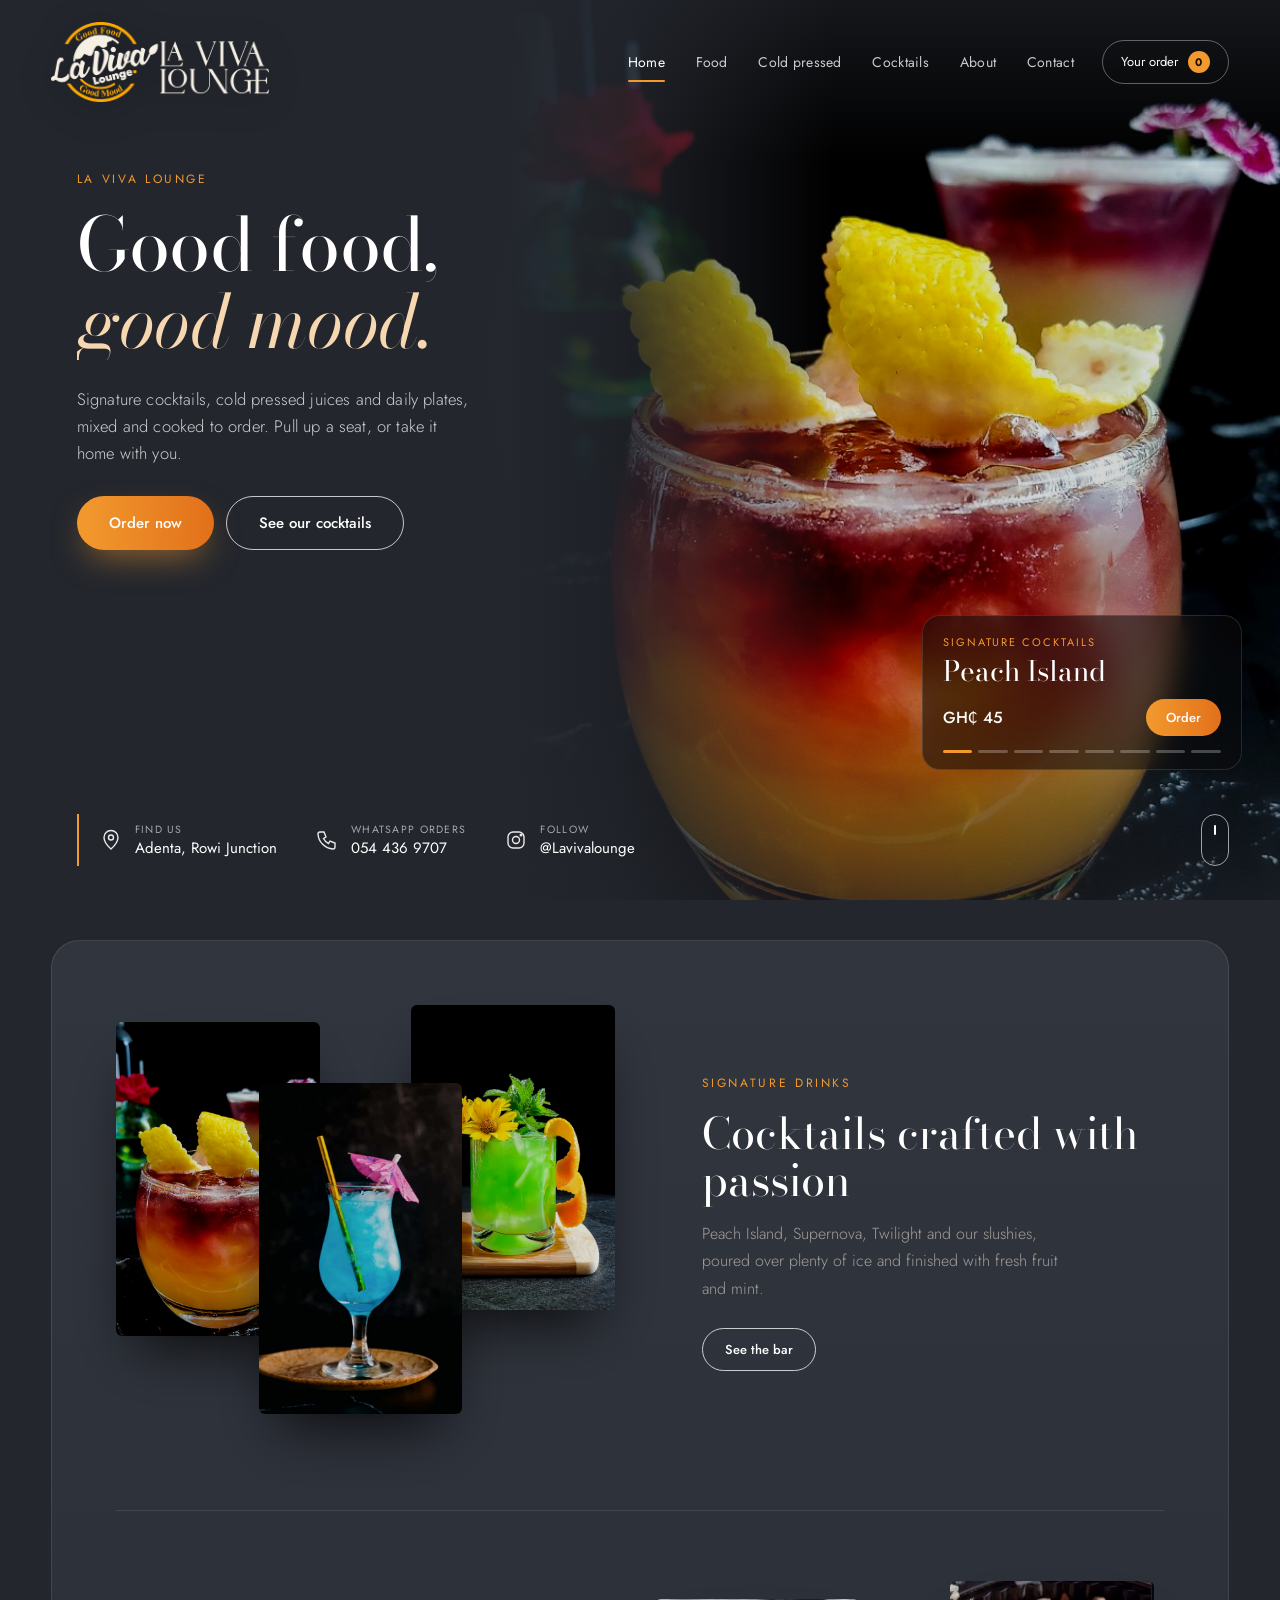
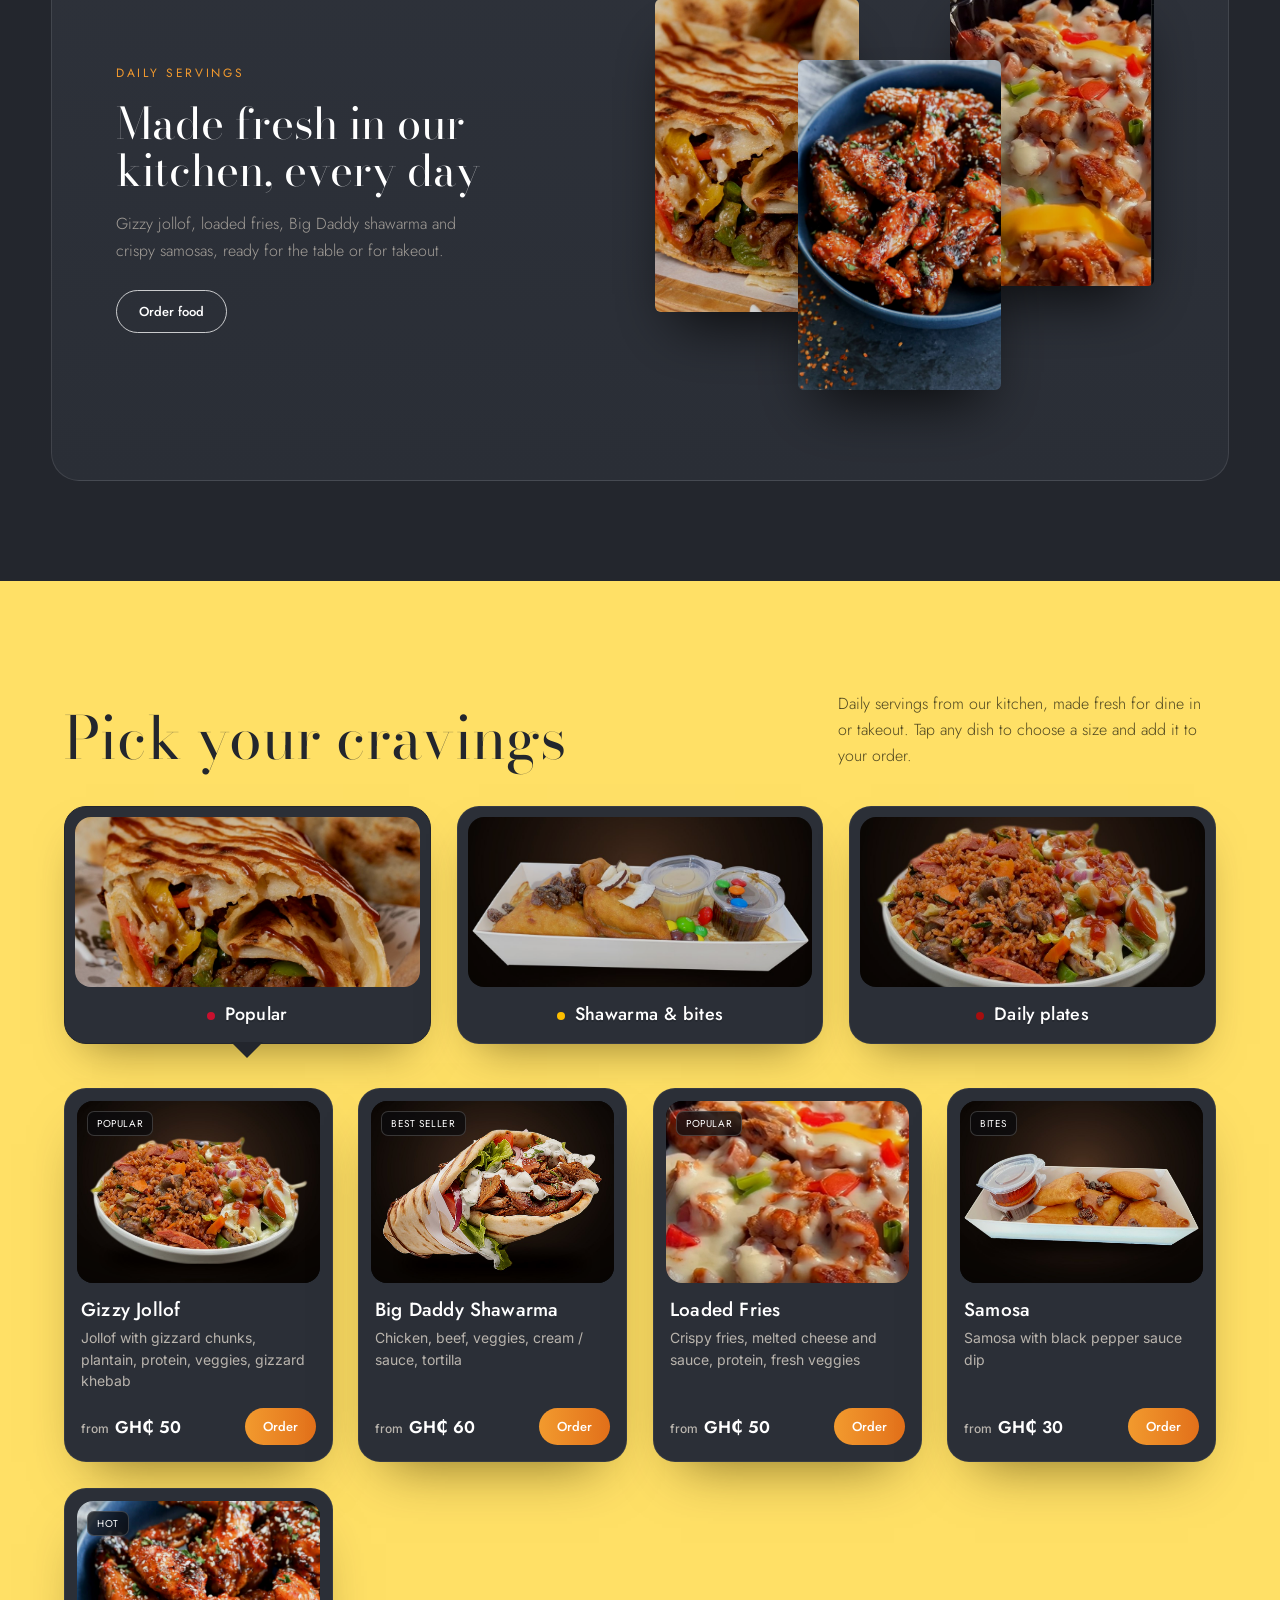
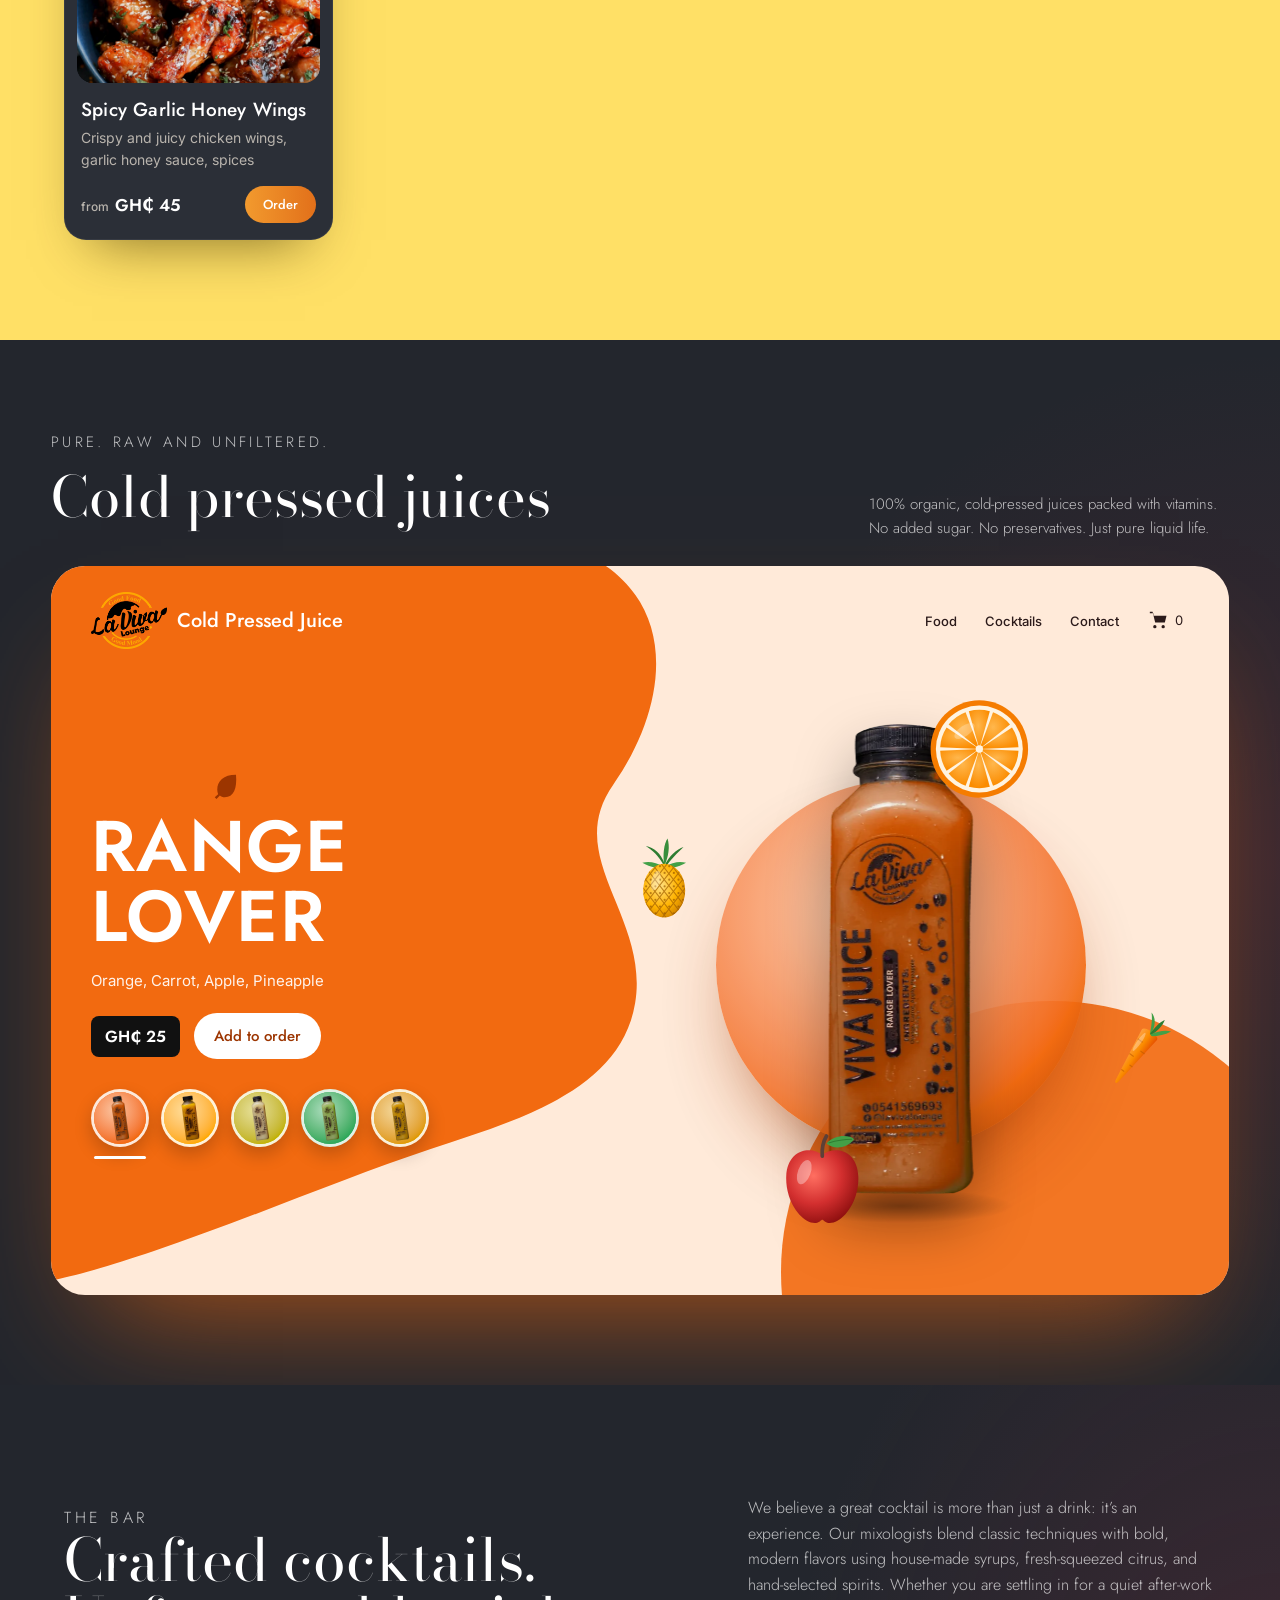
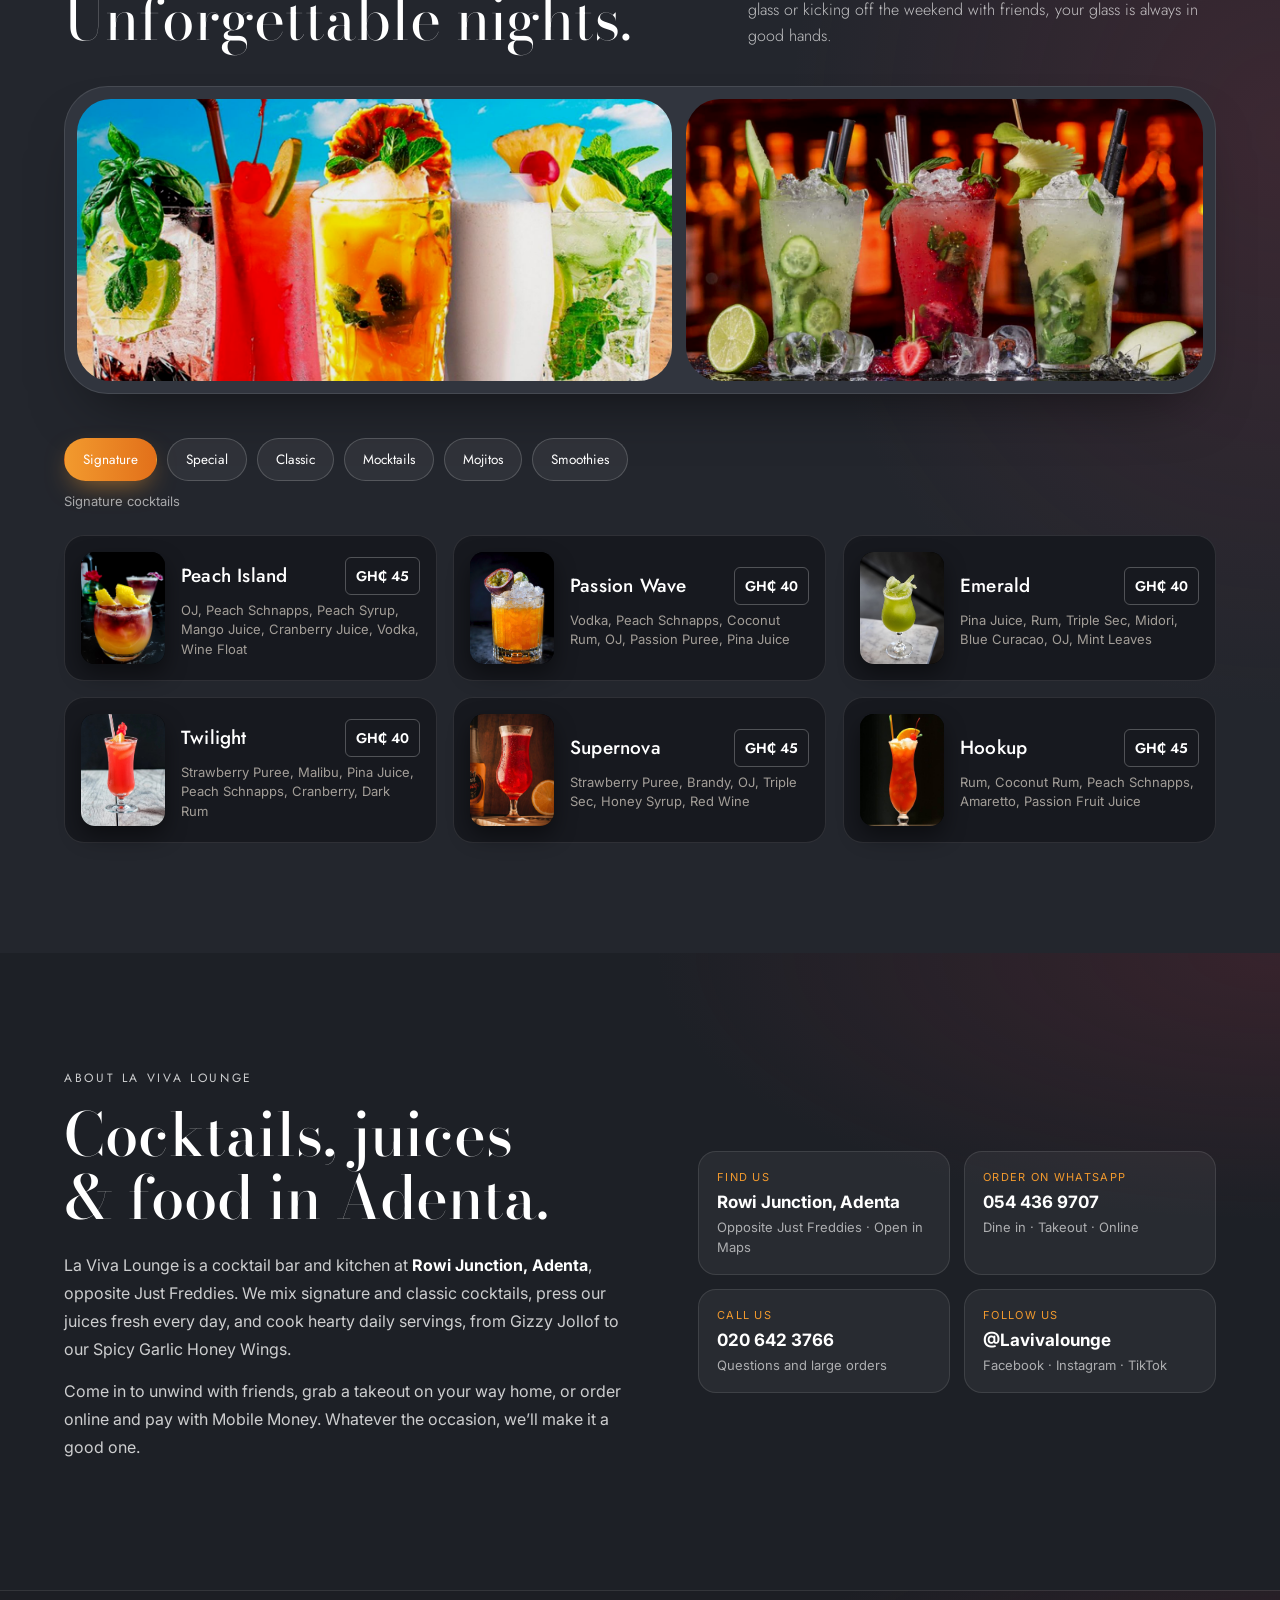
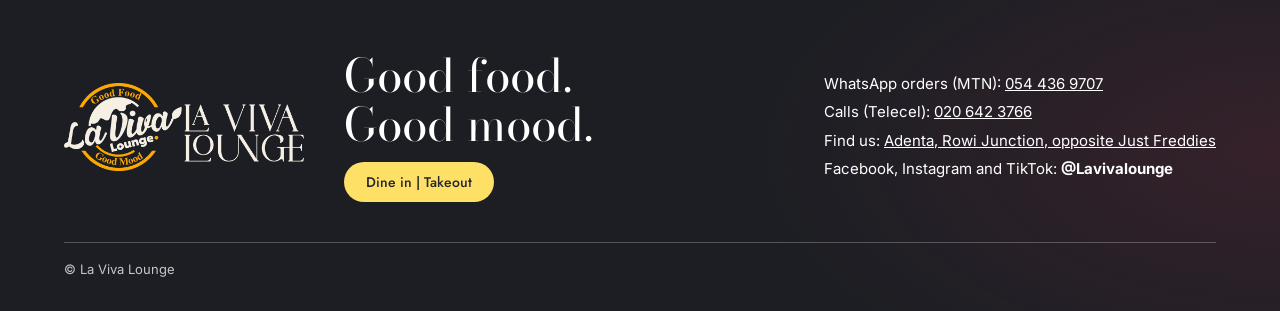
==== commit ac0f3e69: "Refresh styles cache" ====
--- a/index.html
+++ b/index.html
@@ -18,7 +18,7 @@
 <link rel="preconnect" href="https://fonts.googleapis.com">
 <link rel="preconnect" href="https://fonts.gstatic.com" crossorigin>
 <link href="https://fonts.googleapis.com/css2?family=Bodoni+Moda:ital,opsz,wght@0,6..96,400;0,6..96,500;1,6..96,400&family=Jost:wght@300;400;500;600&family=Inter:wght@400;500;600&display=swap" rel="stylesheet">
-<link rel="stylesheet" href="assets/css/styles.css?v=8">
+<link rel="stylesheet" href="assets/css/styles.css?v=9">
 </head>
 <body>
 
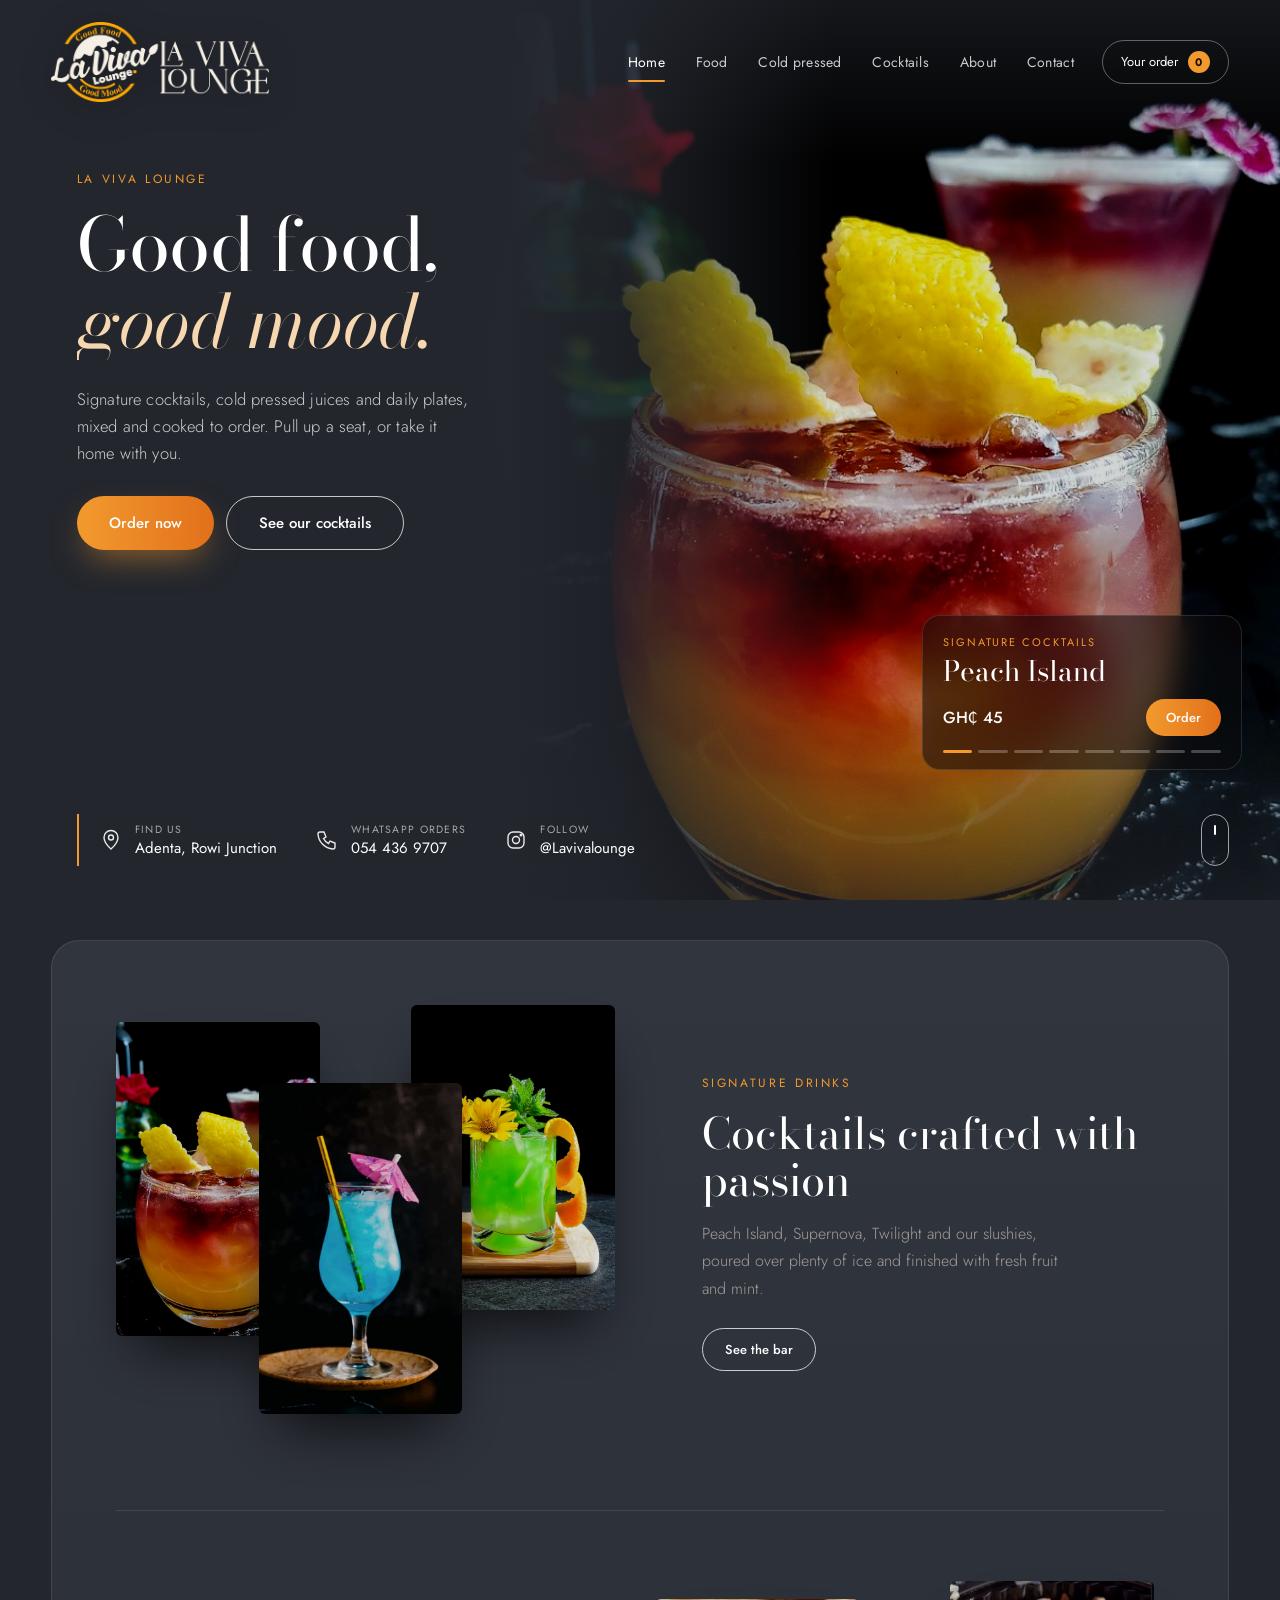
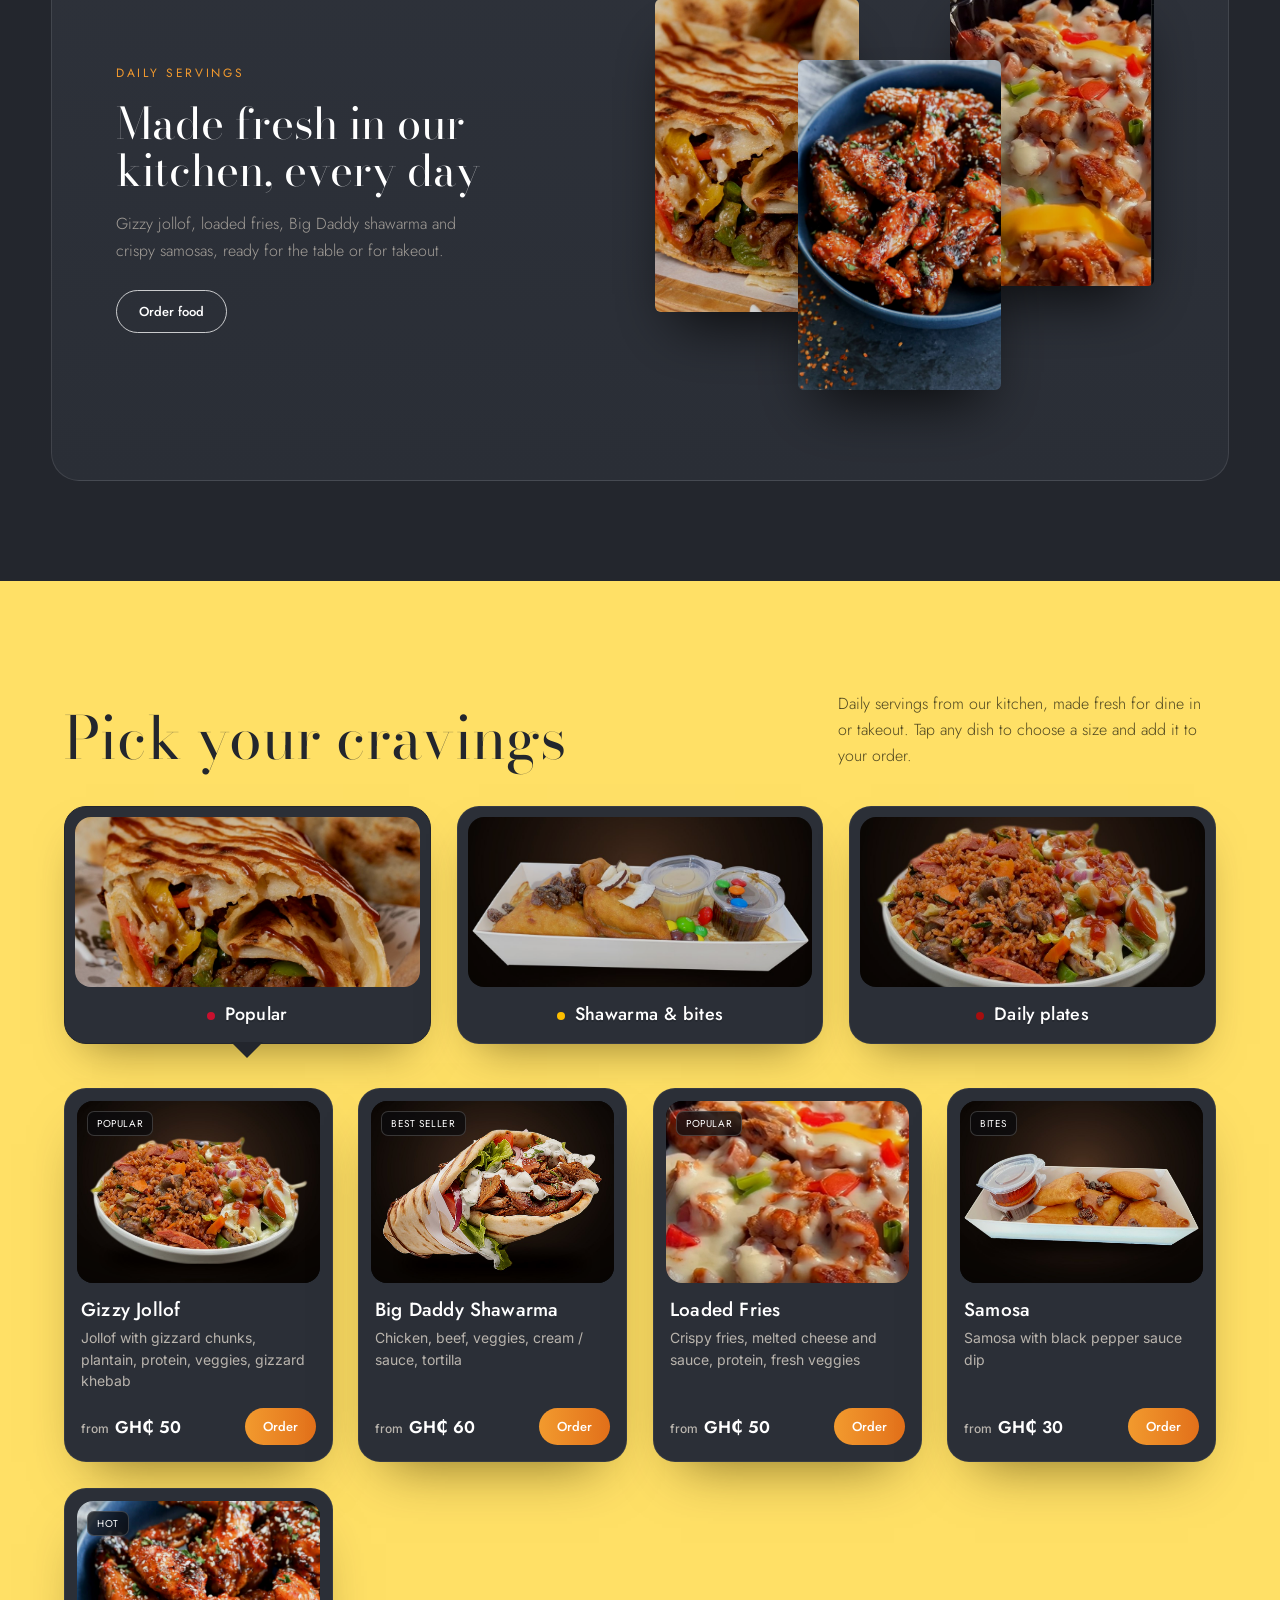
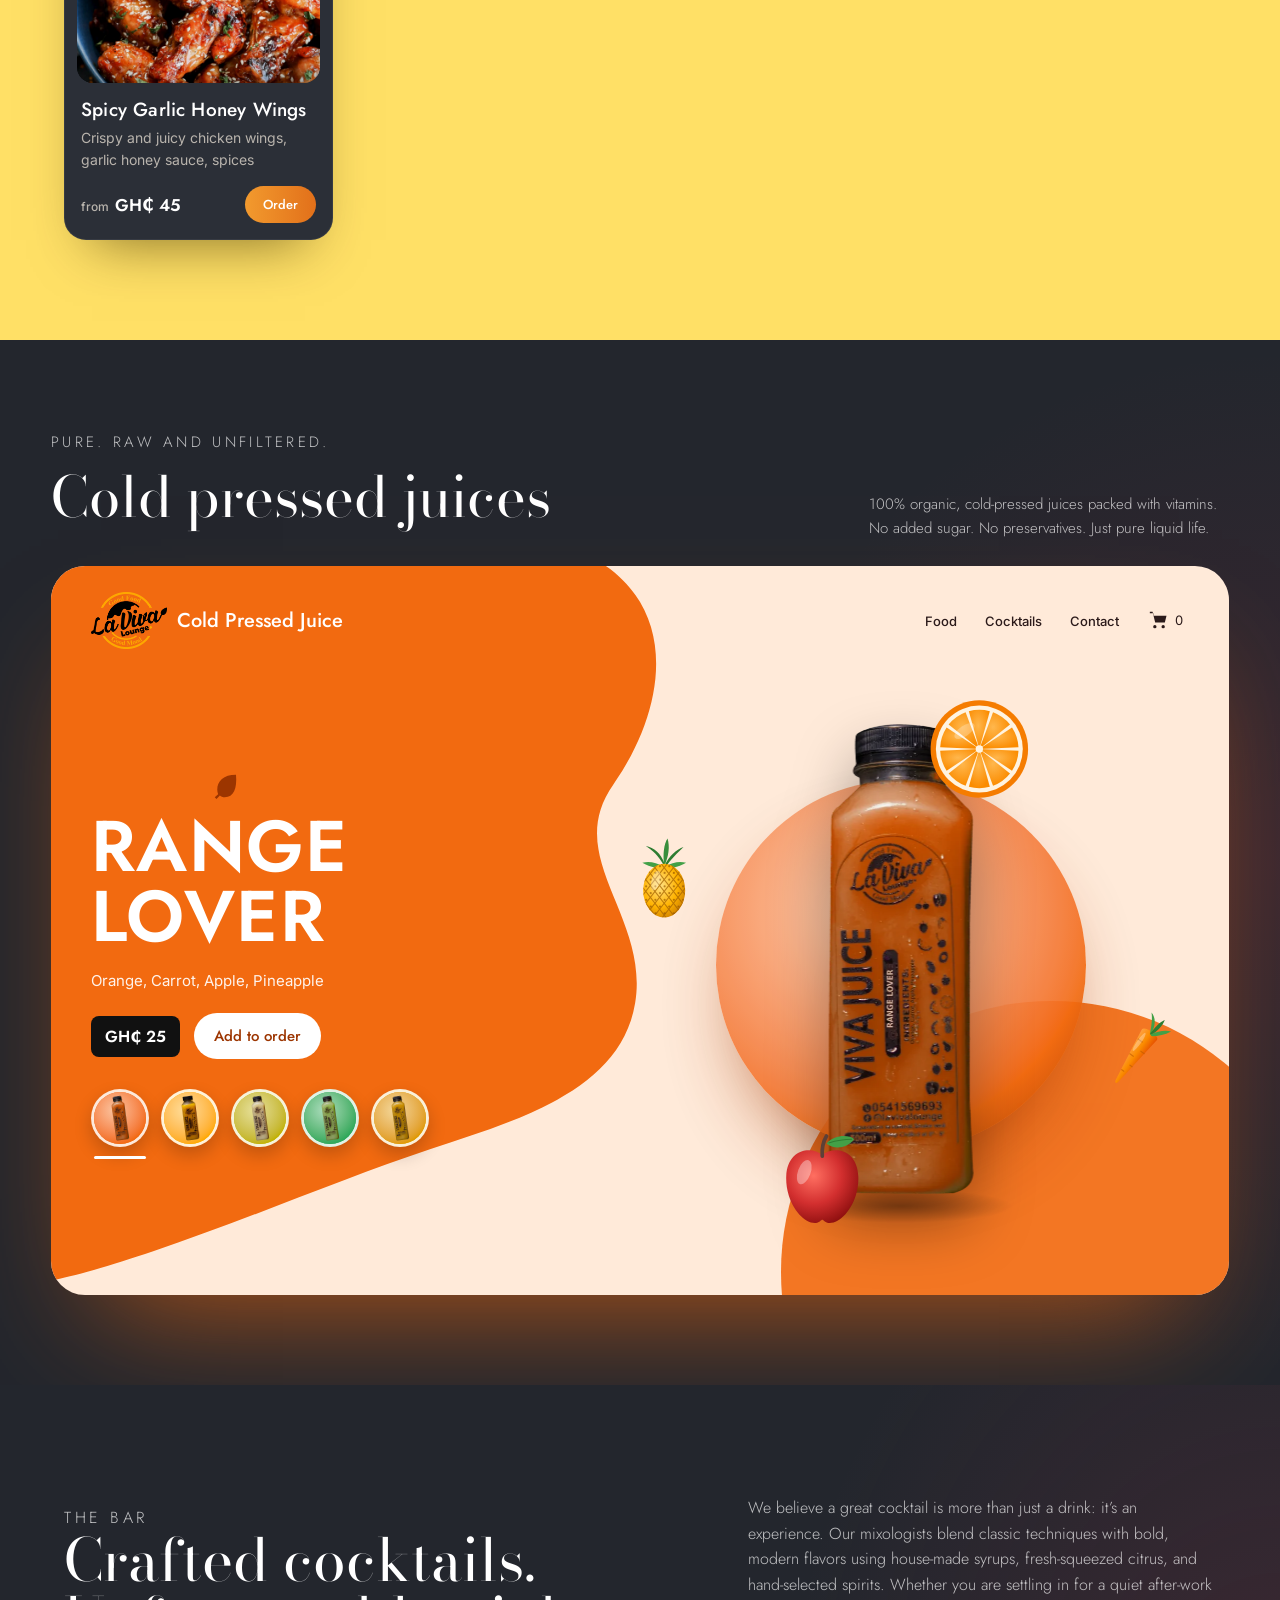
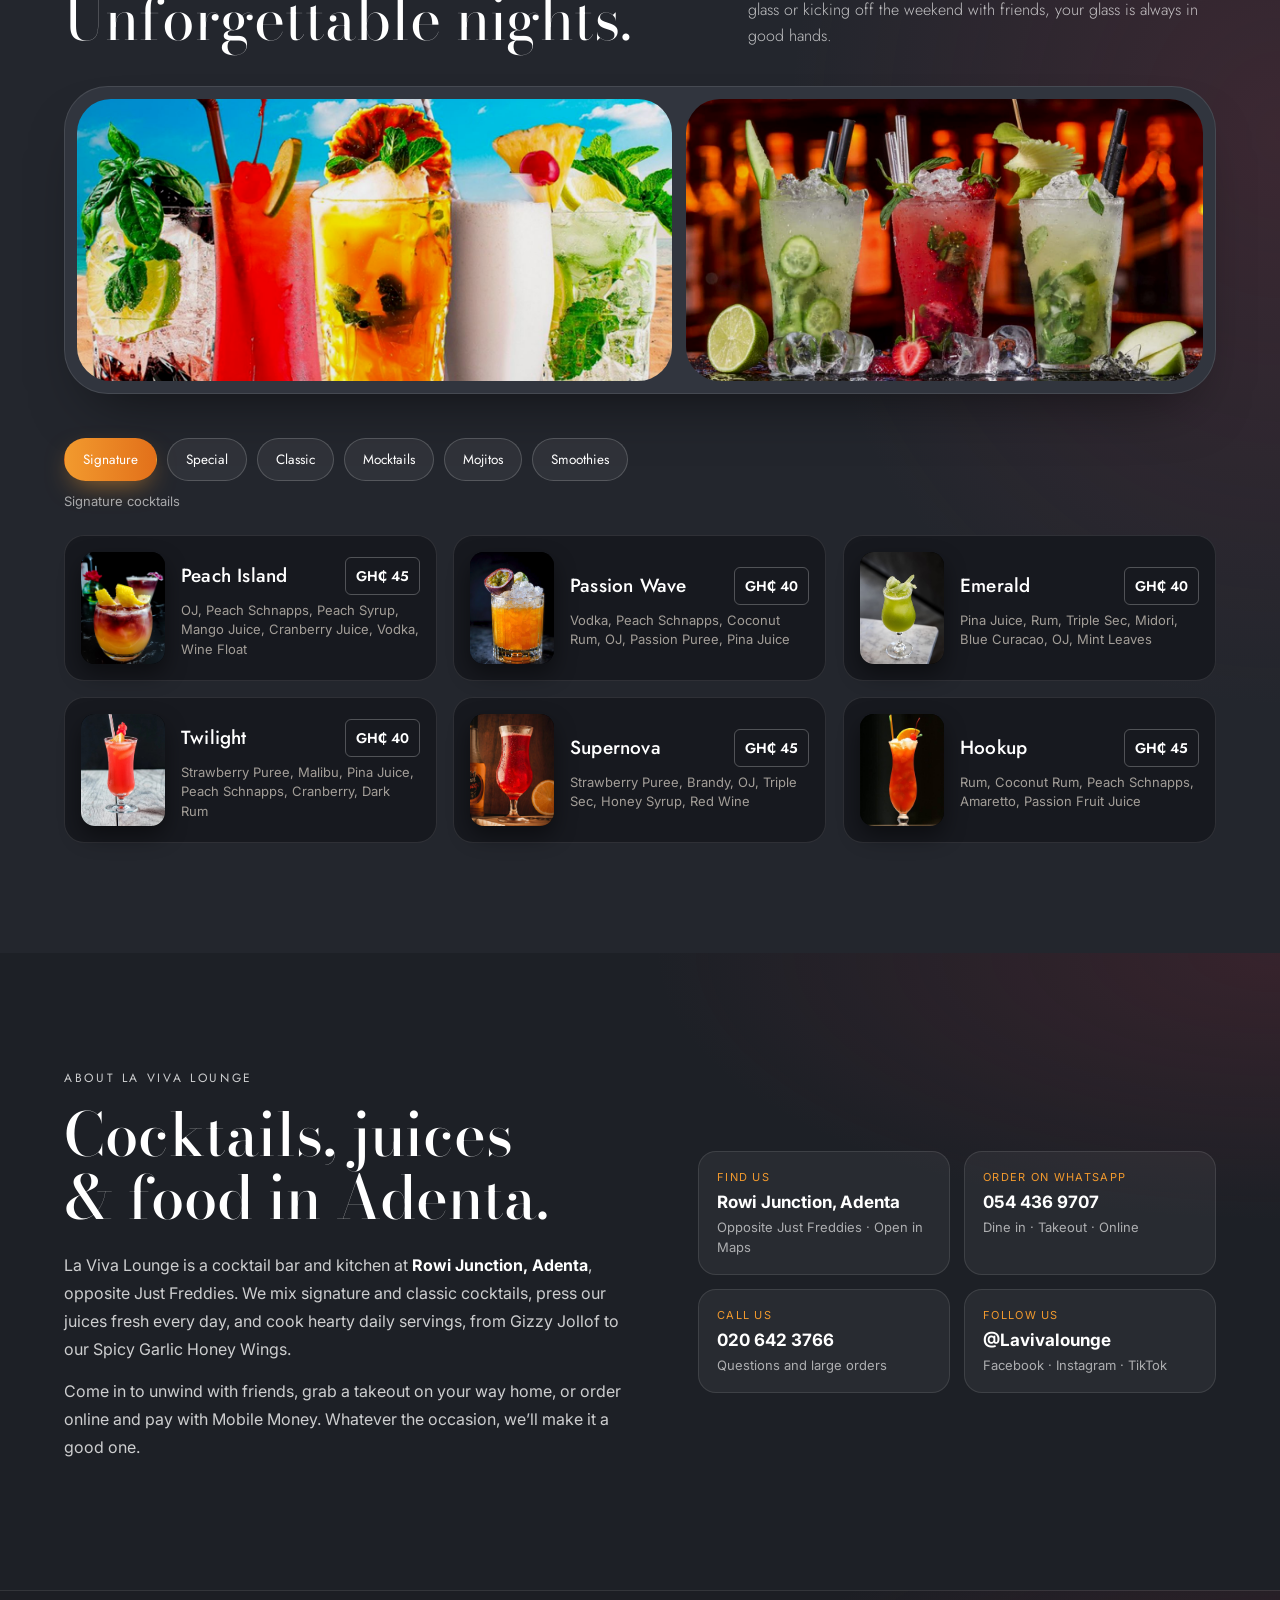
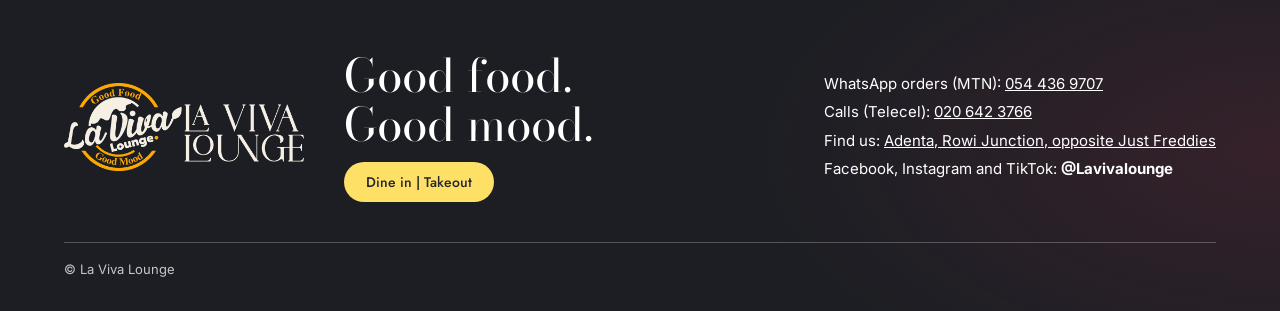
==== commit 8d4f9ebd: "Restore working site from clean copy" ====
--- a/index.html
+++ b/index.html
@@ -18,7 +18,7 @@
 <link rel="preconnect" href="https://fonts.googleapis.com">
 <link rel="preconnect" href="https://fonts.gstatic.com" crossorigin>
 <link href="https://fonts.googleapis.com/css2?family=Bodoni+Moda:ital,opsz,wght@0,6..96,400;0,6..96,500;1,6..96,400&family=Jost:wght@300;400;500;600&family=Inter:wght@400;500;600&display=swap" rel="stylesheet">
-<link rel="stylesheet" href="assets/css/styles.css?v=9">
+<link rel="stylesheet" href="assets/css/styles.css?v=10">
 </head>
 <body>
 
@@ -217,6 +217,6 @@
 <button class="fab" id="fab" data-open-cart>Your order <span class="cart-count">0</span></button>
 <div class="toast" id="toast" role="status"></div>
 
-<script src="assets/js/main.js?v=15"></script>
+<script src="assets/js/main.js?v=17"></script>
 </body>
 </html>
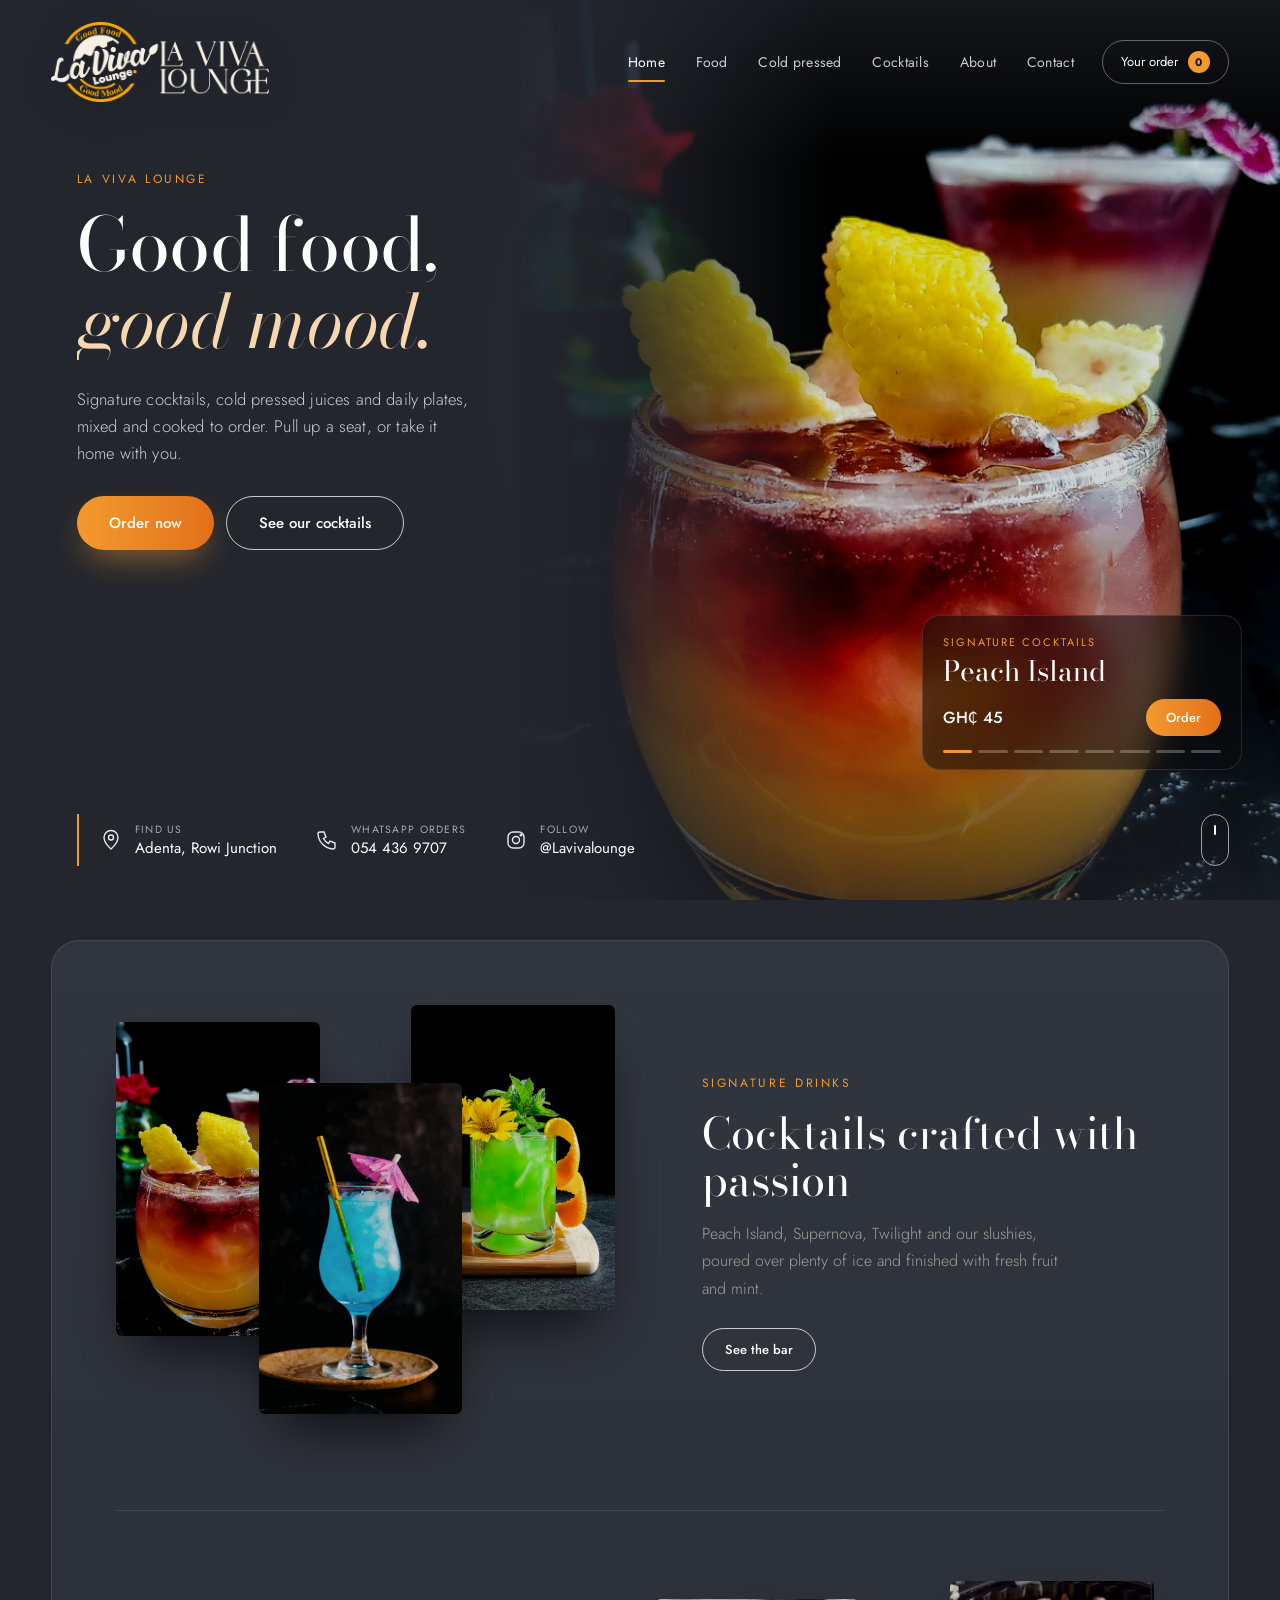
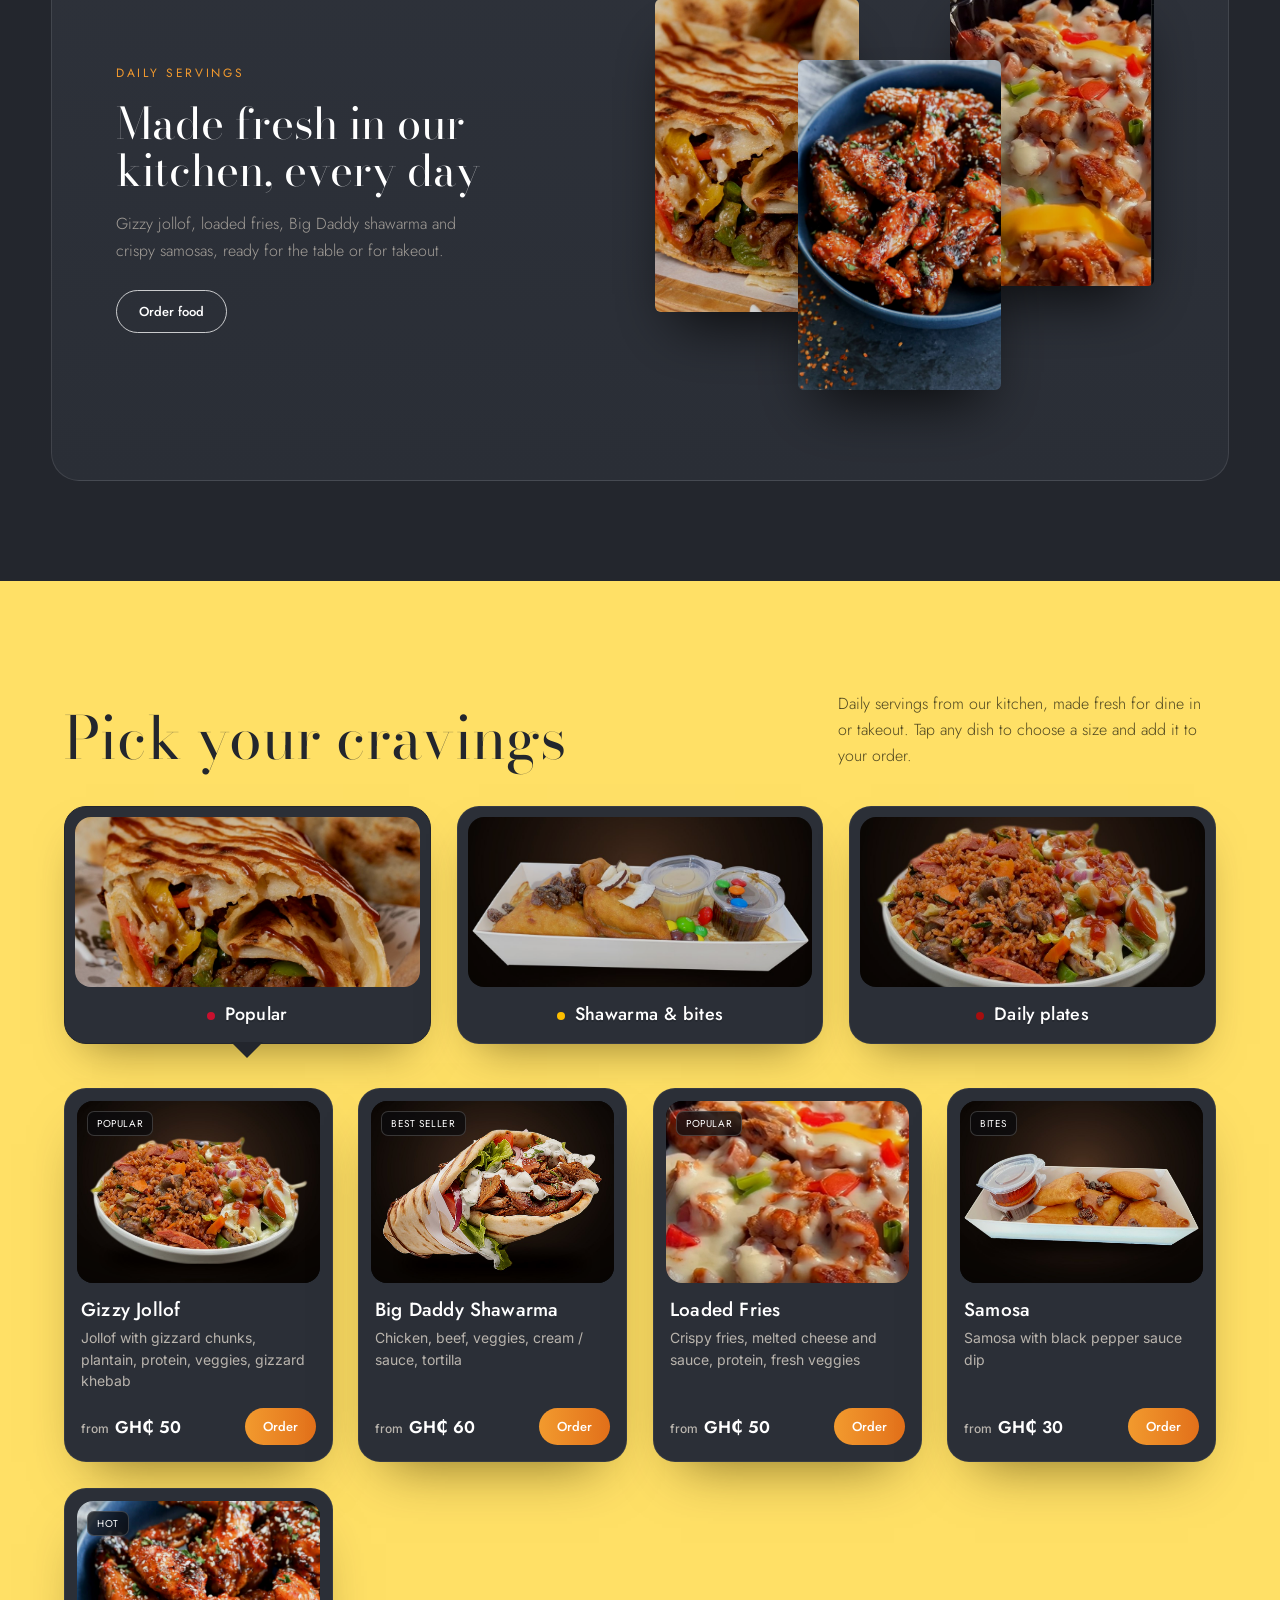
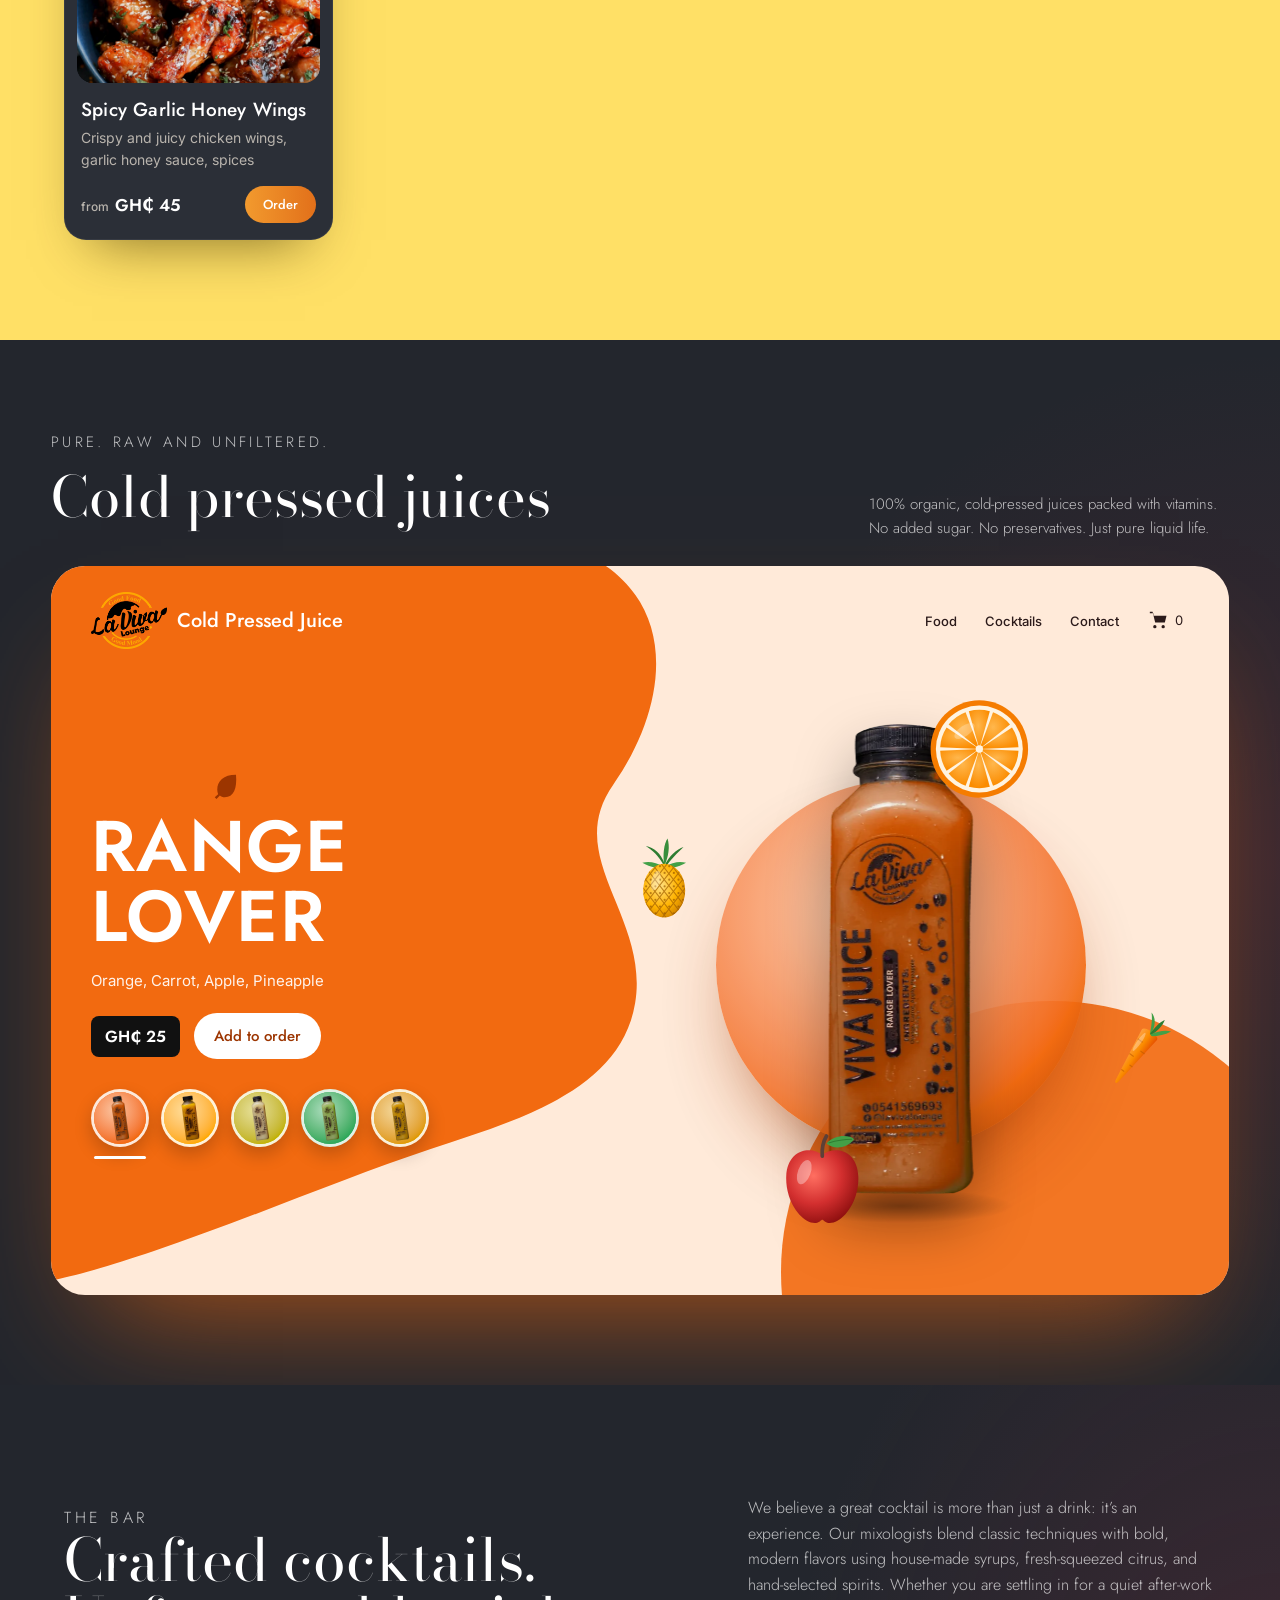
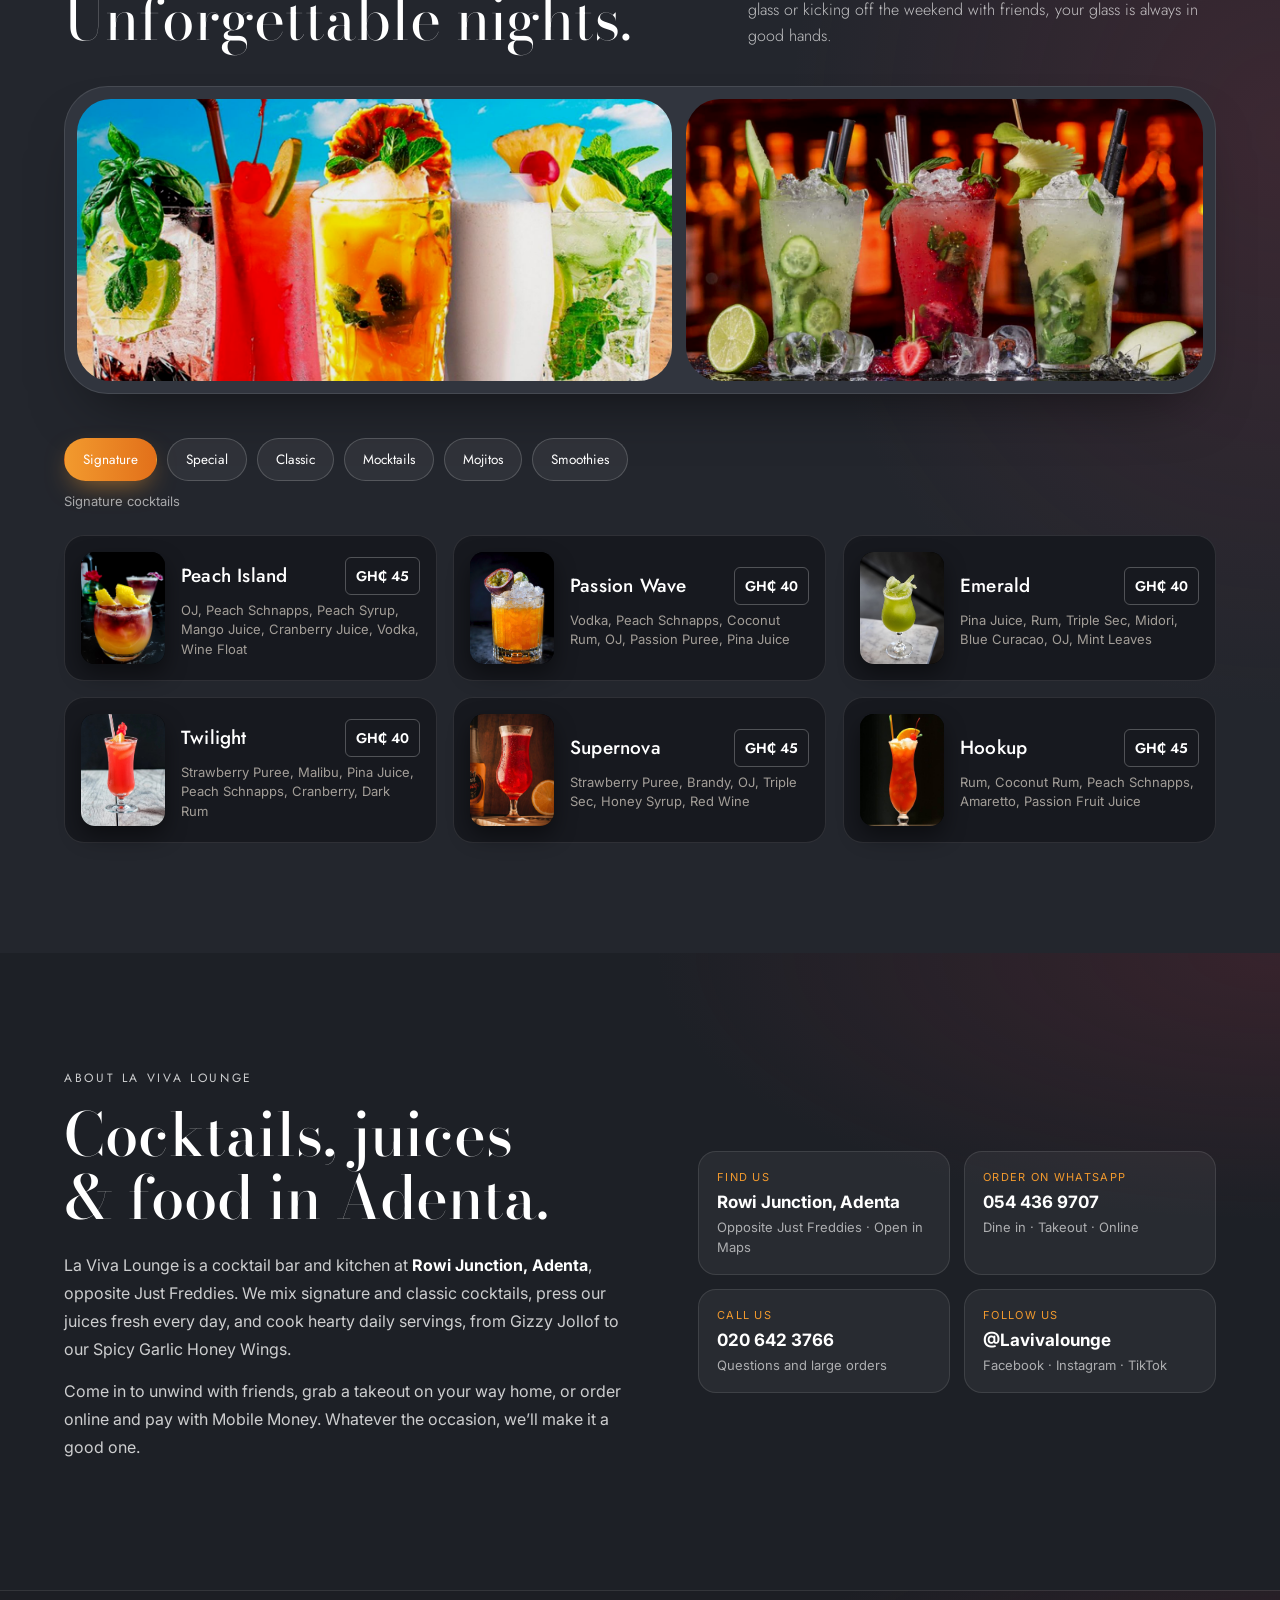
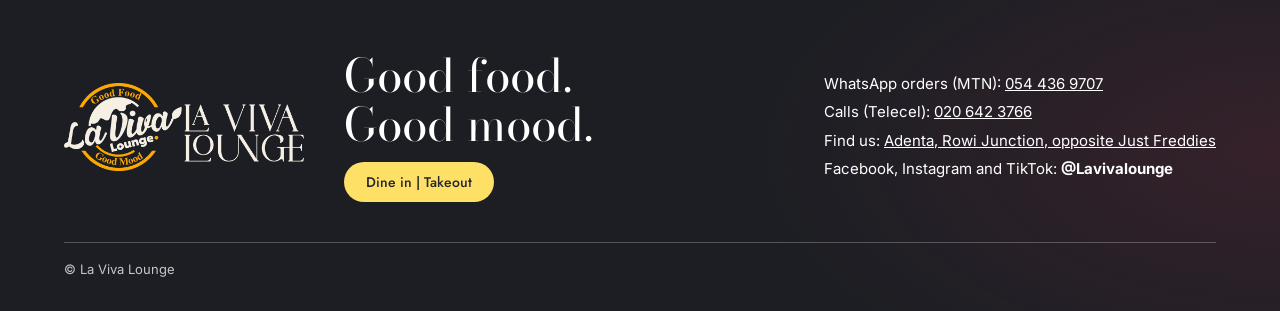
==== commit 395485de: "Record everything: payment methods, website orders, owner reports" ====
--- a/index.html
+++ b/index.html
@@ -217,6 +217,6 @@
 <button class="fab" id="fab" data-open-cart>Your order <span class="cart-count">0</span></button>
 <div class="toast" id="toast" role="status"></div>
 
-<script src="assets/js/main.js?v=17"></script>
+<script src="assets/js/main.js?v=18"></script>
 </body>
 </html>
